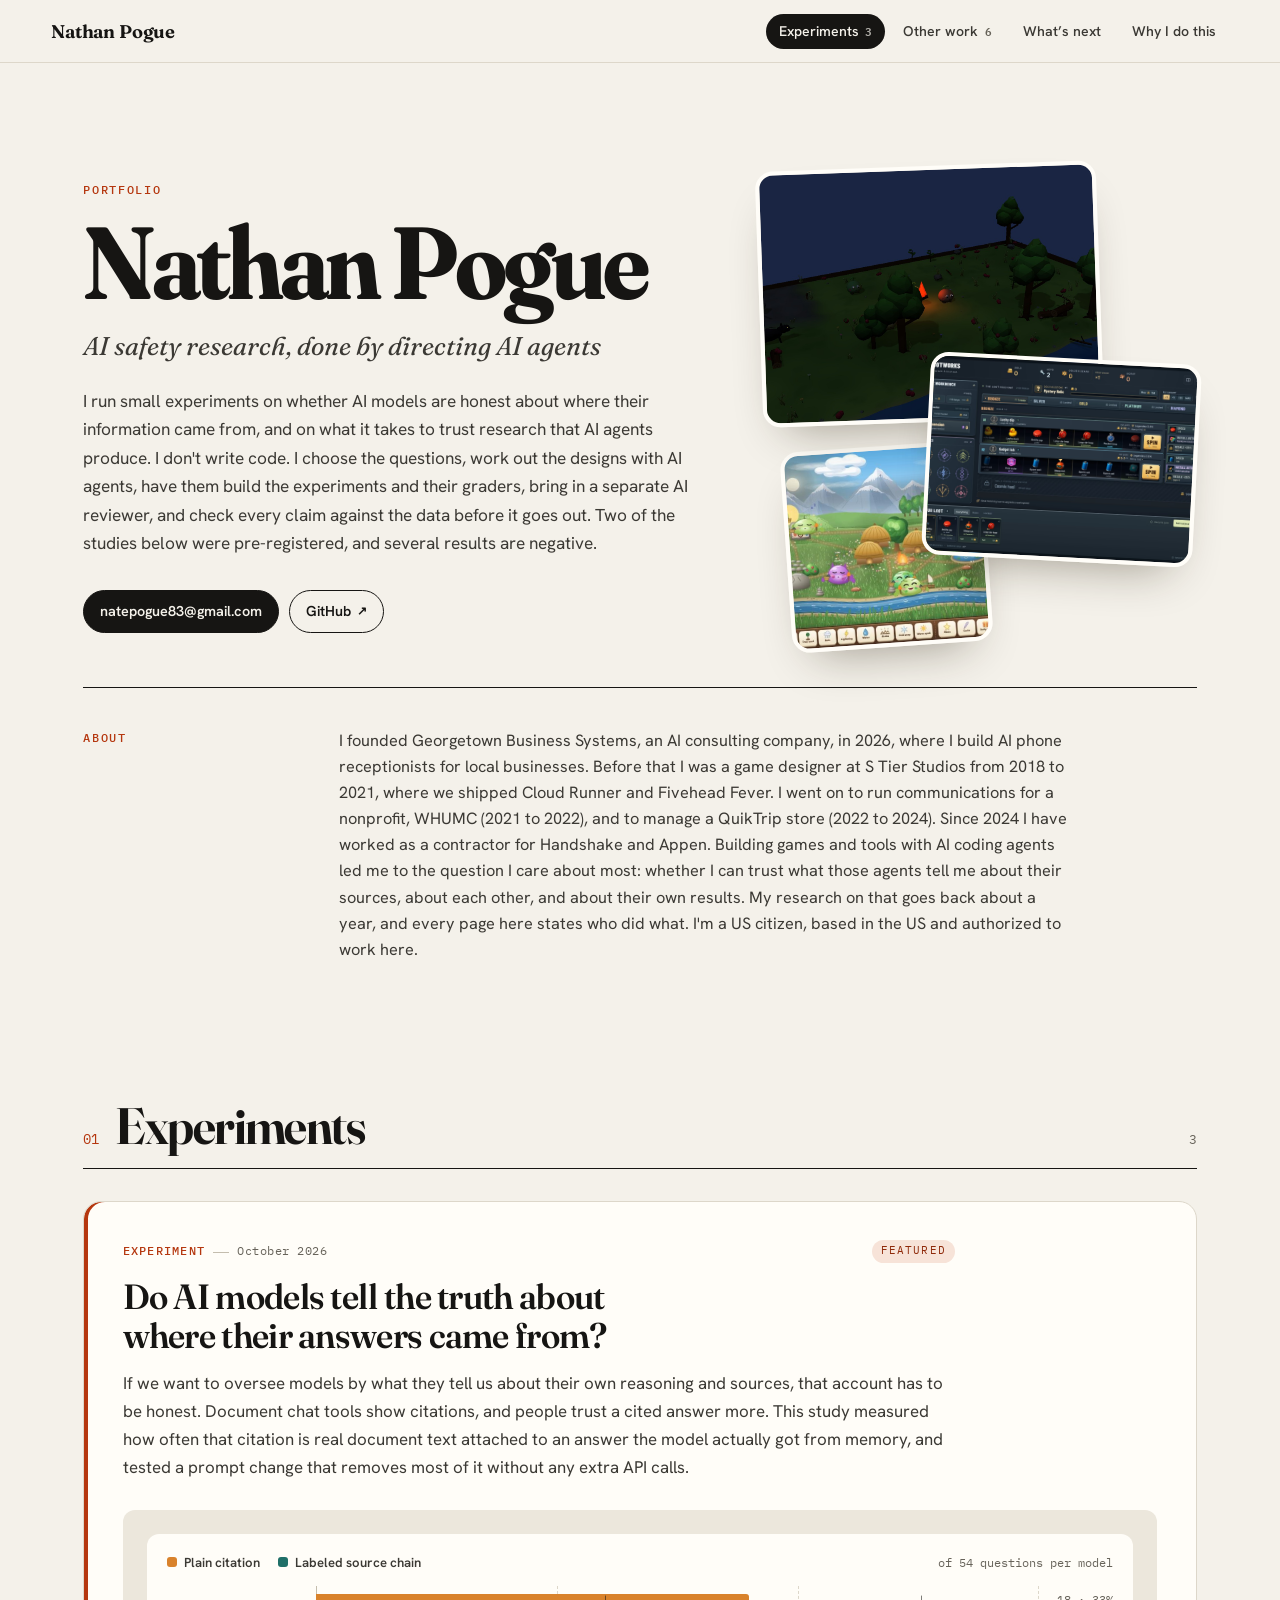
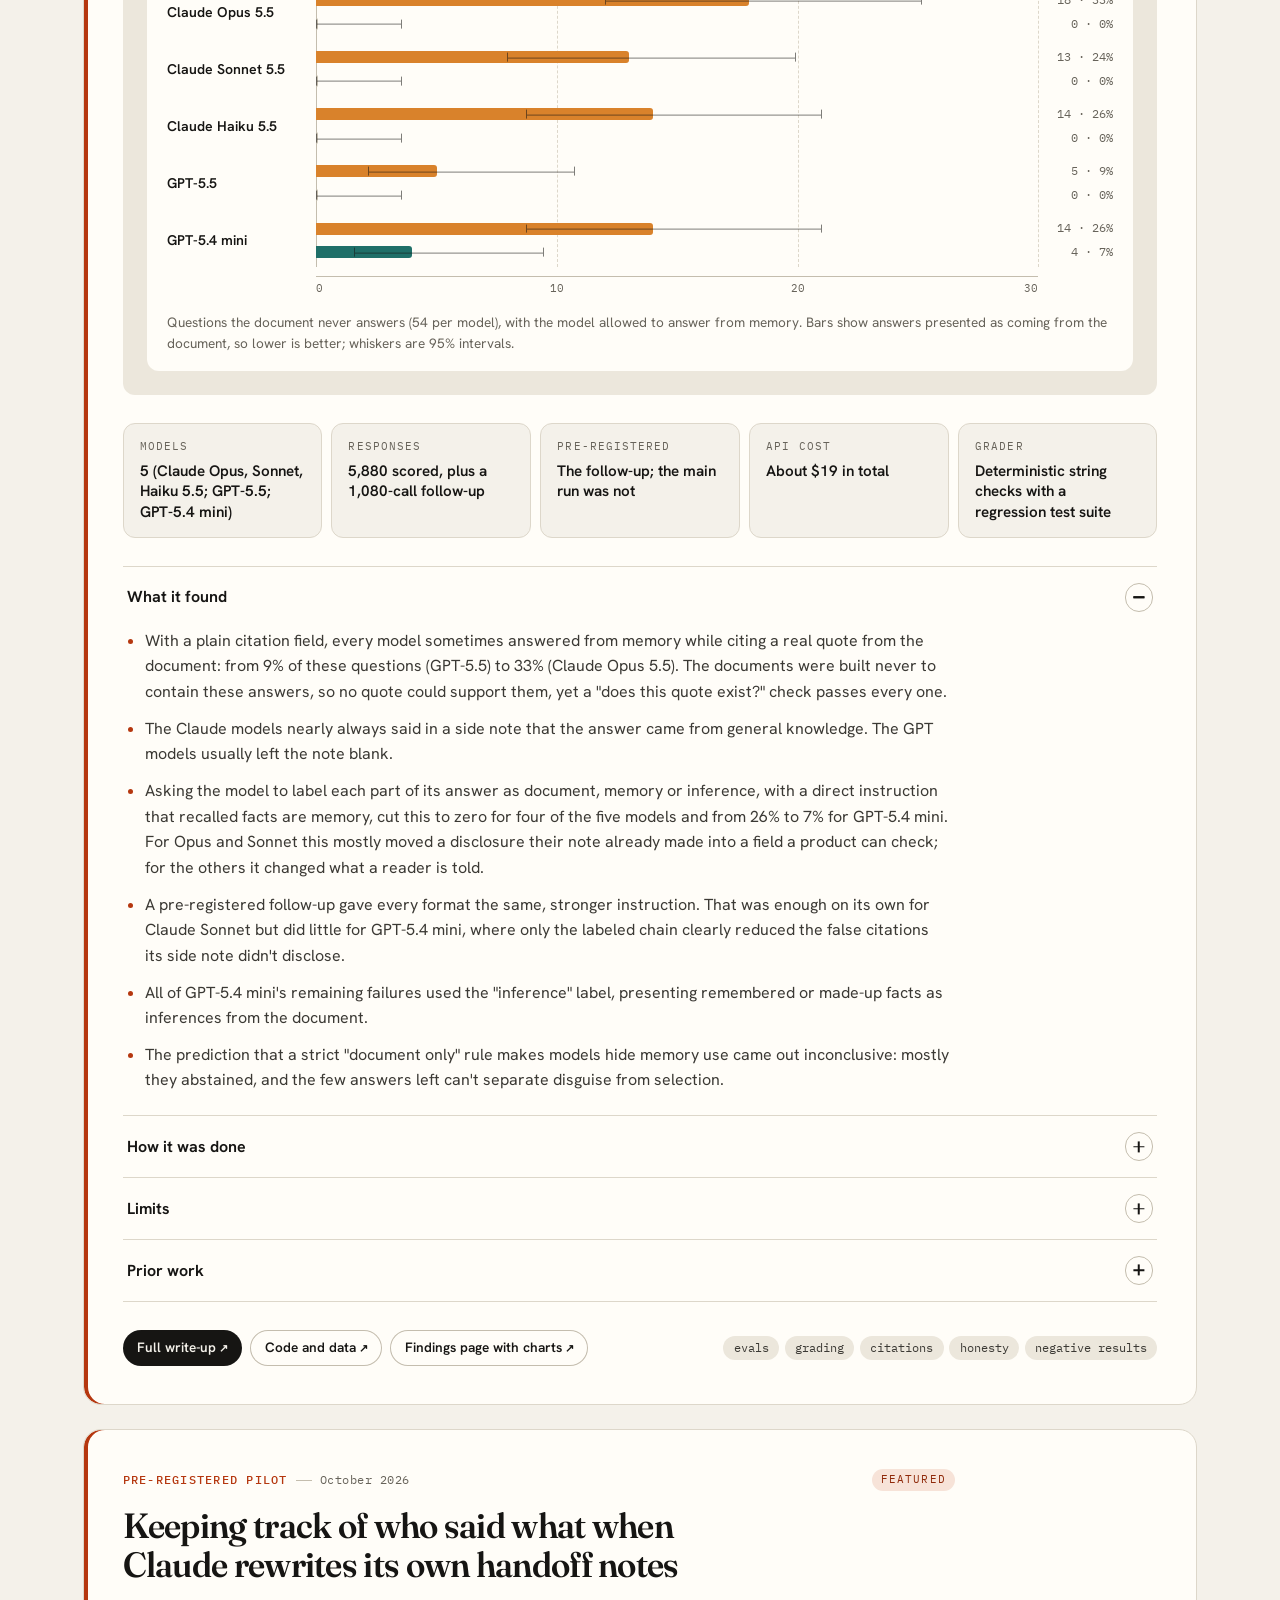
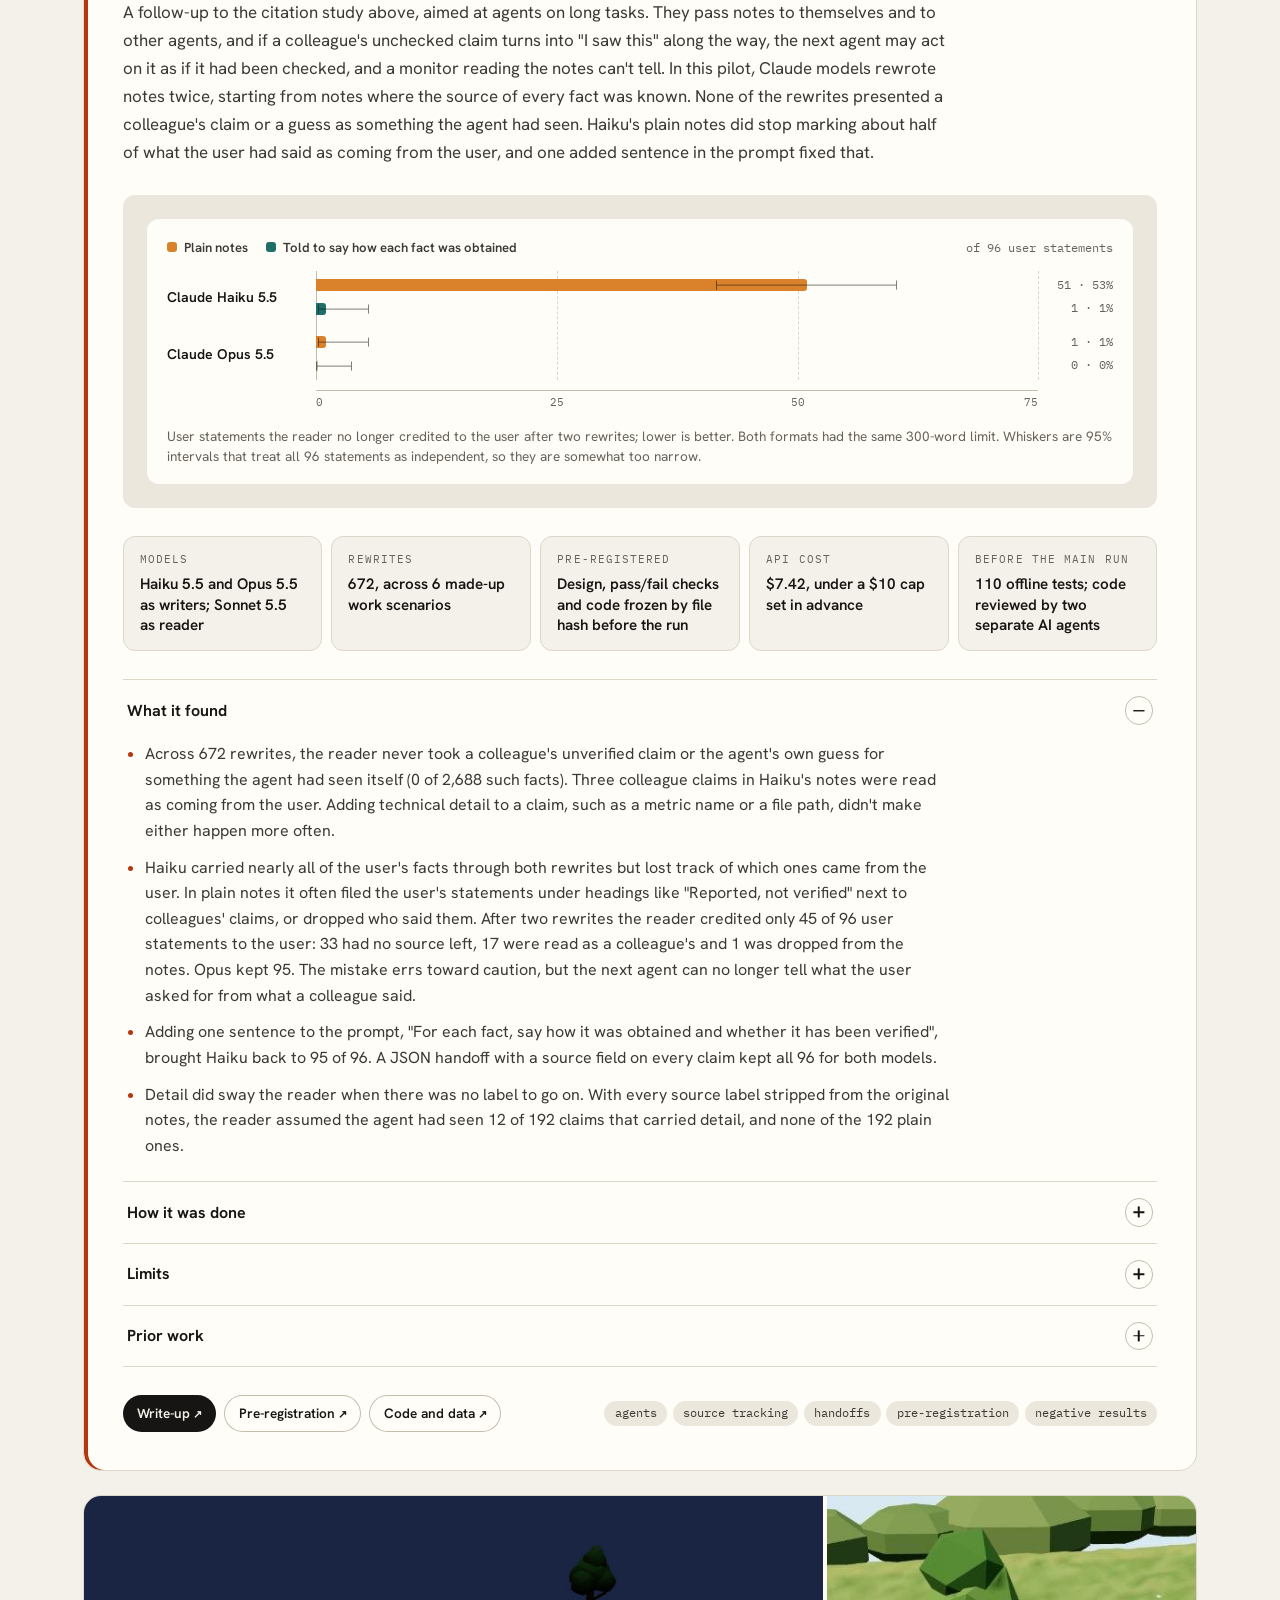
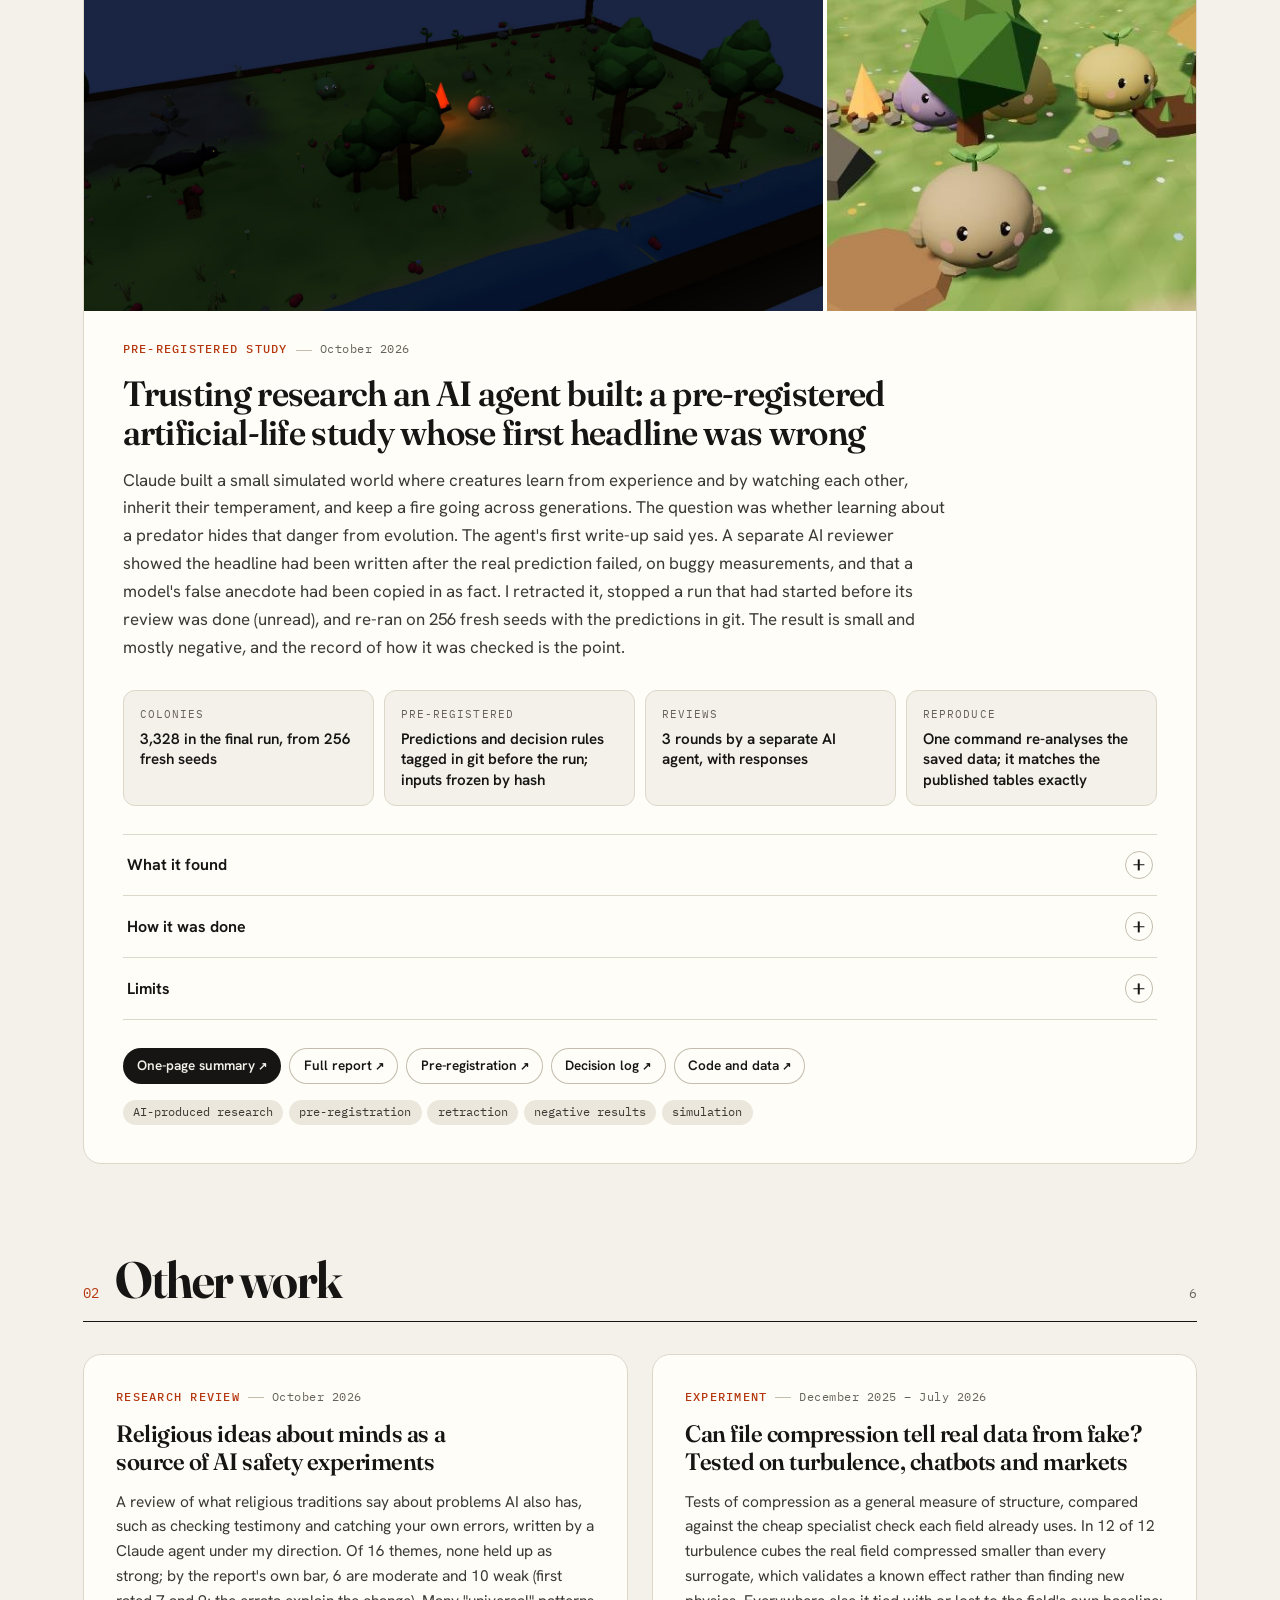
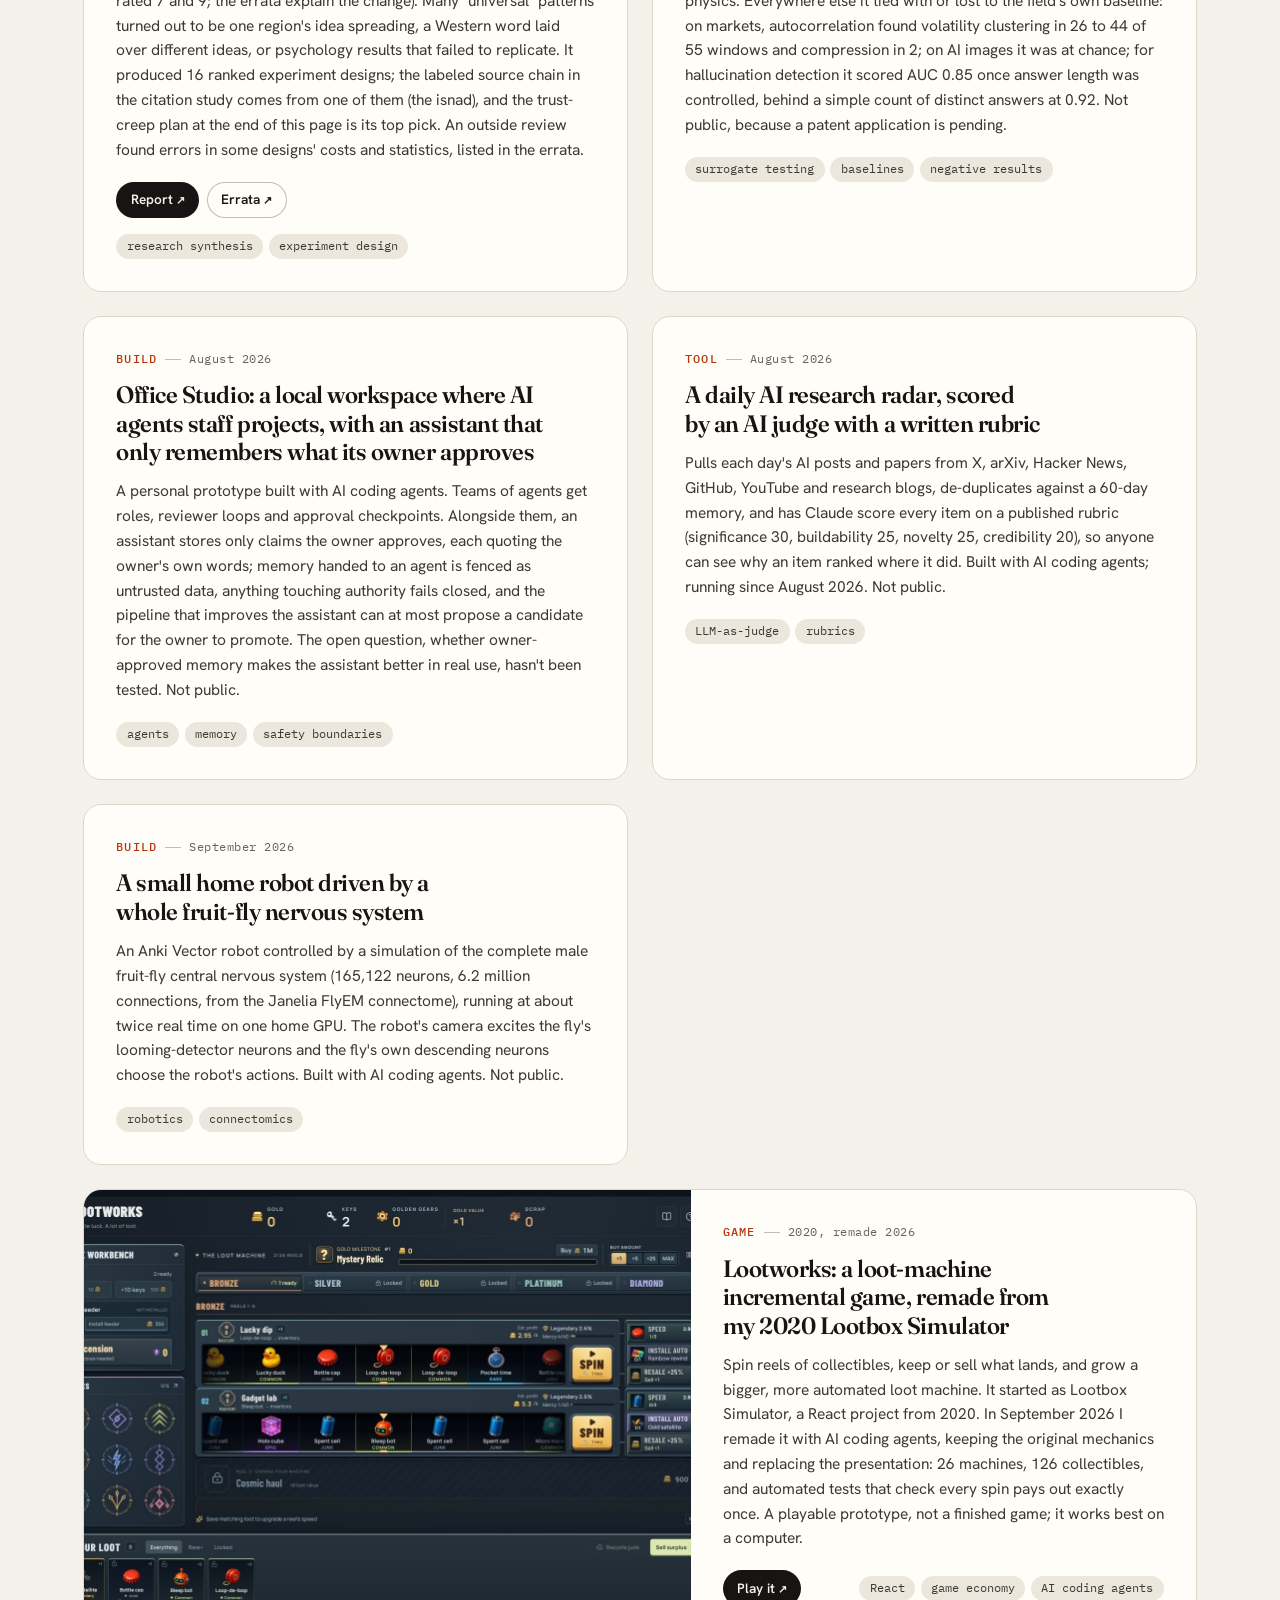
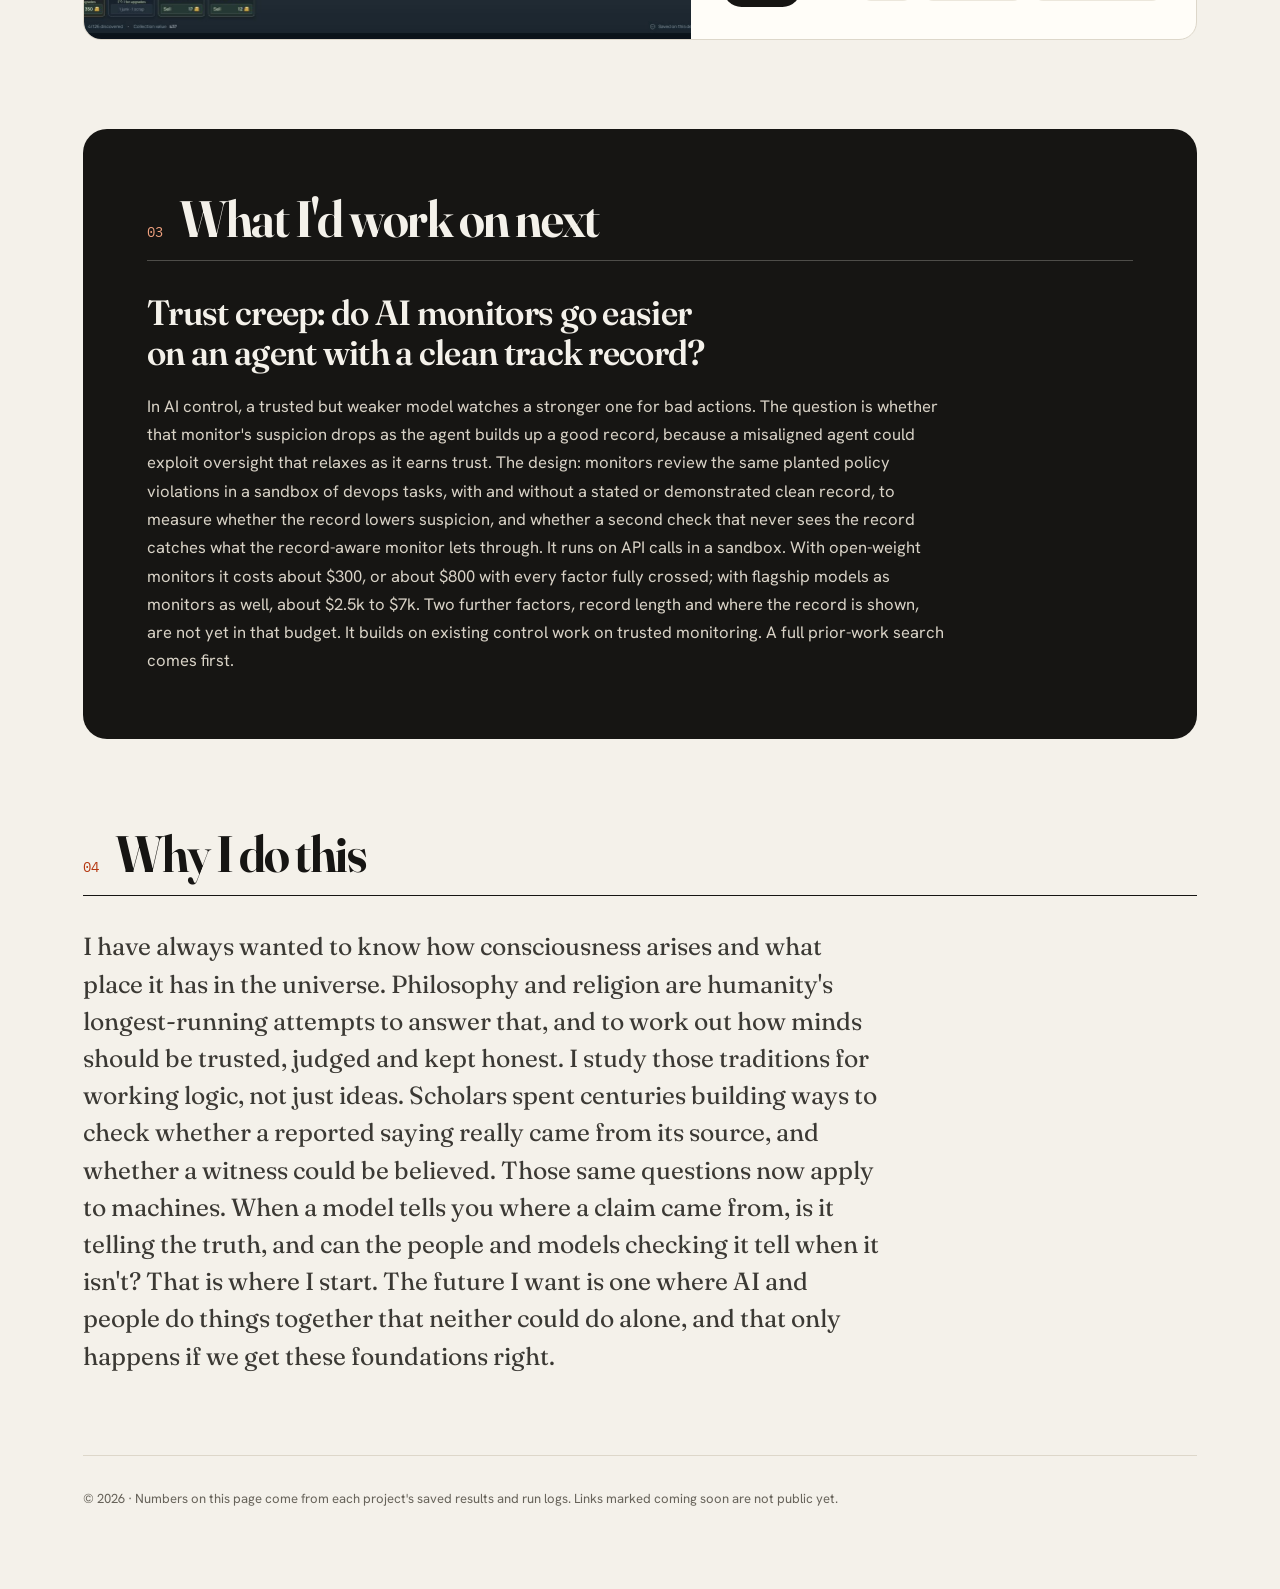
==== index.html @ 9398f07c "Rewrite Why I do this" ====
<!doctype html>
<html lang="en">
<head>
<meta charset="utf-8">
<meta name="viewport" content="width=device-width, initial-scale=1, viewport-fit=cover">
<title>Nathan Pogue · Portfolio</title>
<meta name="description" content="Experiments on whether AI models tell the truth about their sources, and other work.">
<link rel="preconnect" href="https://fonts.googleapis.com">
<link rel="preconnect" href="https://fonts.gstatic.com" crossorigin>
<link rel="stylesheet" href="https://fonts.googleapis.com/css2?family=Fraunces:opsz,wght,SOFT@9..144,300..800,0..100&family=Hanken+Grotesk:wght@400..700&family=IBM+Plex+Mono:wght@400;500&display=swap">
<link rel="icon" href="data:,">
<link rel="stylesheet" href="style.css?v=5">
</head>
<body>
<a class="skip" href="#main">Skip to the work</a>
<nav class="topbar" id="navtop" aria-label="Sections"></nav>
<div class="page" id="top">
  <header class="hero" id="side"></header>
  <main class="main" id="main"></main>
</div>
<script src="work.js?v=5"></script>
<script src="render.js?v=5"></script>
</body>
</html>
---- style.css ----
/* Editorial layout: a sticky top bar, a large hero with an image collage, then the work as cards.
   Type: Fraunces for display, Hanken Grotesk for reading, Plex Mono for numbers.
   Color: warm paper and ink with one accent (vermilion). The chart keeps its own two data colors. */
:root {
  --bg: #f4f1ea;
  --surface: #fffdf8;
  --sunk: #ece7dc;
  --ink: #161513;
  --ink-2: #3b3934;
  --muted: #67635a;
  --line: #ddd7ca;
  --line-2: #c4bdae;
  --accent: #b5370f;
  --accent-strong: #8f2a0a;
  --accent-soft: #f7e3d8;
  --mem: #d9822b;           /* chart: plain citation / plain notes */
  --doc: #1f6f68;           /* chart: labeled source chain */
  --font-display: "Fraunces", Georgia, "Times New Roman", serif;
  --font-body: "Hanken Grotesk", "Helvetica Neue", Arial, sans-serif;
  --font-mono: "IBM Plex Mono", ui-monospace, SFMono-Regular, Menlo, Consolas, monospace;
  --wrap: 76rem;
  --pad: clamp(18px, 4vw, 56px);
  --radius: 18px;
  --ease: cubic-bezier(0.2, 0.7, 0.1, 1);
  color-scheme: light;
}

* { box-sizing: border-box; }
html { -webkit-text-size-adjust: 100%; }
@media (prefers-reduced-motion: no-preference) { html { scroll-behavior: smooth; } }
body {
  margin: 0; background: var(--bg); color: var(--ink);
  font-family: var(--font-body); font-size: 1rem; line-height: 1.6;
  -webkit-font-smoothing: antialiased;
}
h1, h2, h3, h4, p, ul, dl, dd, figure { margin: 0; }
h1, h2, h3 { text-wrap: balance; }
p { text-wrap: pretty; }
a { color: var(--accent); text-decoration: underline; text-decoration-thickness: 1px; text-underline-offset: 3px; }
a:hover { color: var(--accent-strong); }
:focus-visible { outline: 2px solid var(--accent); outline-offset: 3px; border-radius: 4px; }
img { max-width: 100%; display: block; }
.skip { position: absolute; left: 1rem; top: -3rem; z-index: 20; background: var(--ink); color: var(--bg); padding: 0.5rem 0.9rem; border-radius: 8px; }
.skip:focus { top: 0.75rem; }

/* Top bar */
.topbar {
  position: sticky; top: 0; z-index: 10;
  display: flex; align-items: center; gap: 2rem;
  padding: 0.85rem var(--pad);
  background: color-mix(in srgb, var(--bg) 86%, transparent);
  backdrop-filter: blur(10px); -webkit-backdrop-filter: blur(10px);
  border-bottom: 1px solid var(--line);
}
.mark { font-family: var(--font-display); font-weight: 650; font-size: 1.15rem; letter-spacing: -0.01em; color: var(--ink); text-decoration: none; white-space: nowrap; }
.mark:hover { color: var(--accent); }
.nav-links { margin-left: auto; display: flex; gap: 0.35rem; overflow-x: auto; scrollbar-width: none; }
.nav-links::-webkit-scrollbar { display: none; }
.nav-links a {
  display: inline-flex; align-items: baseline; gap: 0.4rem; white-space: nowrap;
  padding: 0.4rem 0.8rem; border-radius: 999px;
  font-size: 0.88rem; font-weight: 550; color: var(--ink-2); text-decoration: none;
}
.nav-links a:hover { background: var(--sunk); color: var(--ink); }
.nav-links a[aria-current="true"] { background: var(--ink); color: var(--bg); }
.nav-links a[aria-current="true"] .n { color: inherit; opacity: 0.7; }
.nav .n { font-family: var(--font-mono); font-size: 0.7rem; color: var(--muted); }

/* Page */
.page { max-width: var(--wrap); margin: 0 auto; padding-inline: var(--pad); }

/* Hero */
.hero {
  display: grid; grid-template-columns: minmax(0, 7fr) minmax(0, 5fr); gap: 2.5rem 4rem;
  padding-block: clamp(3rem, 8vw, 6.5rem) 3rem; align-items: center;
}
.eyebrow, .label {
  font-family: var(--font-mono); font-size: 0.75rem; font-weight: 500; letter-spacing: 0.14em; text-transform: uppercase; color: var(--accent);
}
.hero h1 {
  margin-top: 1rem;
  font-family: var(--font-display); font-weight: 700; font-variation-settings: "SOFT" 50, "opsz" 144;
  font-size: clamp(3rem, 1.6rem + 6vw, 6.4rem); line-height: 0.92; letter-spacing: -0.035em;
}
.role {
  margin-top: 1.25rem; max-width: 34rem;
  font-family: var(--font-display); font-style: italic; font-weight: 400;
  font-size: clamp(1.2rem, 1rem + 0.8vw, 1.6rem); line-height: 1.3; color: var(--ink-2);
}
.intro { margin-top: 1.5rem; max-width: 38rem; font-size: 1.08rem; line-height: 1.65; color: var(--ink-2); }
.contact { list-style: none; padding: 0; margin-top: 2rem; display: flex; flex-wrap: wrap; gap: 0.6rem; }
.contact a {
  display: inline-flex; align-items: center; gap: 0.4rem;
  padding: 0.55rem 1rem; border-radius: 999px; border: 1px solid var(--ink);
  font-size: 0.9rem; font-weight: 600; color: var(--ink); text-decoration: none;
}
.contact li:first-child a { background: var(--ink); color: var(--bg); }
.contact a:hover { background: var(--accent); border-color: var(--accent); color: #fff; }
.contact a::after { content: "\2197"; font-size: 0.8em; }
.contact a[href^="mailto:"]::after { content: none; }

.collage { position: relative; aspect-ratio: 4 / 4.4; }
.collage img { position: absolute; object-fit: cover; border-radius: var(--radius); box-shadow: 0 24px 48px -24px rgba(40, 30, 10, 0.45); border: 4px solid var(--surface); }
.collage .c0 { left: 0; top: 0; width: 78%; aspect-ratio: 4 / 3; transform: rotate(-2deg); z-index: 2; }
.collage .c1 { right: 0; top: 40%; width: 62%; aspect-ratio: 4 / 3; transform: rotate(3deg); z-index: 3; }
.collage .c2 { left: 6%; bottom: 0; width: 46%; aspect-ratio: 1; transform: rotate(-4deg); z-index: 1; }

.about {
  grid-column: 1 / -1; display: grid; grid-template-columns: 12rem minmax(0, 1fr); gap: 1rem 4rem;
  padding-top: 2.5rem; border-top: 1px solid var(--ink);
}
.about p { max-width: 46rem; font-size: 1.02rem; color: var(--ink-2); }

/* Sections */
.main { padding-bottom: 2rem; }
.sec { padding-top: clamp(3.5rem, 7vw, 6rem); scroll-margin-top: 4rem; }
.sec-head { display: flex; align-items: baseline; gap: 1rem; margin-bottom: 2rem; padding-bottom: 1rem; border-bottom: 1px solid var(--ink); }
.sec-num { font-family: var(--font-mono); font-size: 0.85rem; color: var(--accent); }
.sec-head h2 {
  font-family: var(--font-display); font-weight: 650; font-variation-settings: "opsz" 144;
  font-size: clamp(2rem, 1.4rem + 2.4vw, 3.2rem); line-height: 1; letter-spacing: -0.03em;
}
.sec-head .n { margin-left: auto; font-family: var(--font-mono); font-size: 0.8rem; color: var(--muted); }

/* Cards */
.grid { display: grid; gap: 1.5rem; }
.grid-other { grid-template-columns: repeat(2, minmax(0, 1fr)); }
.card {
  background: var(--surface); border: 1px solid var(--line); border-radius: var(--radius);
  overflow: hidden; scroll-margin-top: 4.5rem; min-width: 0;
}
.entry { display: grid; gap: 1.75rem; padding: clamp(1.4rem, 3vw, 2.75rem); }
.entry > * { min-width: 0; }
.entry.featured { box-shadow: inset 4px 0 0 var(--accent); }
.entry-head { display: grid; gap: 0.9rem; max-width: 52rem; }
.entry-meta { display: flex; flex-wrap: wrap; align-items: center; gap: 0.5rem; font-size: 0.78rem; }
.entry-meta span { font-family: var(--font-mono); letter-spacing: 0.04em; }
.entry-meta .kind { color: var(--accent); font-weight: 500; text-transform: uppercase; letter-spacing: 0.1em; }
.entry-meta .date { color: var(--muted); }
.entry-meta .date::before { content: ""; display: inline-block; width: 1rem; height: 1px; background: var(--line-2); vertical-align: middle; margin-right: 0.5rem; }
.entry-meta .flag { margin-left: auto; padding: 0.15rem 0.55rem; border-radius: 999px; background: var(--accent-soft); color: var(--accent-strong); font-size: 0.7rem; text-transform: uppercase; letter-spacing: 0.1em; }
.entry h3, .next h3 {
  font-family: var(--font-display); font-weight: 600; font-variation-settings: "opsz" 72;
  font-size: clamp(1.5rem, 1.15rem + 1.3vw, 2.25rem); line-height: 1.12; letter-spacing: -0.02em;
}
.payoff { font-size: 1.06rem; line-height: 1.65; color: var(--ink-2); }

/* Cover images run edge to edge at the top of the card */
.entry > .media.cover:first-child { margin: calc(-1 * clamp(1.4rem, 3vw, 2.75rem)); margin-bottom: 0; border-radius: 0; gap: 4px; }
.entry > .media.cover:first-child img { border-radius: 0; aspect-ratio: auto; max-height: 30rem; }
/* Media: cover images and charts sit on a tinted stage */
.media { border-radius: 12px; overflow: hidden; }
.media.cover { display: grid; grid-template-columns: 2fr 1fr; gap: 0.5rem; background: none; }
.media.cover img { width: 100%; height: 100%; aspect-ratio: 16 / 10; object-fit: cover; border-radius: 12px; }
.media.cover:not(.multi) { grid-template-columns: 1fr; }
.chart-wrap { background: var(--sunk); padding: clamp(0.6rem, 2vw, 1.5rem); }

/* Stat chips */
.facts { display: grid; grid-template-columns: repeat(auto-fit, minmax(9.5rem, 1fr)); gap: 0.6rem; }
.chip { padding: 0.9rem 1rem; border-radius: 12px; background: var(--bg); border: 1px solid var(--line); }
.chip dt { font-family: var(--font-mono); font-size: 0.68rem; letter-spacing: 0.1em; text-transform: uppercase; color: var(--muted); }
.chip dd { margin-top: 0.35rem; font-size: 0.95rem; font-weight: 600; line-height: 1.35; color: var(--ink); font-variant-numeric: tabular-nums; }

/* Toggles */
.toggles { border-top: 1px solid var(--line); }
.more { border-bottom: 1px solid var(--line); }
.more summary {
  list-style: none; cursor: pointer; user-select: none;
  display: flex; align-items: center; justify-content: space-between; gap: 1rem; padding: 1rem 0.25rem;
  font-weight: 650; font-size: 1rem; color: var(--ink);
}
.more summary::-webkit-details-marker { display: none; }
.more summary i { position: relative; width: 1.8rem; height: 1.8rem; border-radius: 50%; border: 1px solid var(--line-2); flex: none; }
.more summary i::before, .more summary i::after { content: ""; position: absolute; left: 50%; top: 50%; width: 0.7rem; height: 1.5px; background: currentColor; transform: translate(-50%, -50%); }
.more summary i::after { transform: translate(-50%, -50%) rotate(90deg); }
.more[open] summary i::after { transform: translate(-50%, -50%) rotate(0deg); }
.more summary:hover { color: var(--accent); }
.more summary:hover i { border-color: var(--accent); }
.more-body { padding: 0 0.25rem 1.4rem; max-width: 52rem; color: var(--ink-2); }
.more-body ul { padding-left: 1.15rem; display: grid; gap: 0.7rem; }
.more-body li::marker { color: var(--accent); }

/* Footer of a card: links and tag pills */
.entry-foot { display: flex; flex-wrap: wrap; justify-content: space-between; align-items: center; gap: 1rem 1.5rem; }
.links { list-style: none; padding: 0; display: flex; flex-wrap: wrap; gap: 0.5rem; }
.links a {
  display: inline-block; padding: 0.45rem 0.9rem; border-radius: 999px; background: var(--ink); color: var(--bg);
  font-size: 0.85rem; font-weight: 600; text-decoration: none;
}
.links li + li a { background: transparent; color: var(--ink); box-shadow: inset 0 0 0 1px var(--line-2); }
.links a:hover, .links li + li a:hover { background: var(--accent); color: #fff; box-shadow: none; }
.links a::after { content: " \2197"; font-size: 0.8em; }
.links .soon { color: var(--muted); font-size: 0.85rem; }
.tags { list-style: none; padding: 0; display: flex; flex-wrap: wrap; gap: 0.35rem; }
.tags li { padding: 0.2rem 0.65rem; border-radius: 999px; background: var(--sunk); font-family: var(--font-mono); font-size: 0.72rem; color: var(--ink-2); }

/* Compact cards */
.entry.compact { padding: 0; gap: 0; align-content: start; }
.entry.compact.has-media { grid-column: 1 / -1; grid-template-columns: minmax(0, 6fr) minmax(0, 5fr); }
.compact-body { display: grid; gap: 0.8rem; align-content: start; padding: clamp(1.25rem, 2.5vw, 2rem); }
.entry.compact h3 { font-size: clamp(1.2rem, 1rem + 0.6vw, 1.5rem); line-height: 1.2; }
.entry.compact .payoff { font-size: 0.97rem; line-height: 1.6; }
.entry.compact .entry-foot { margin-top: 0.4rem; }
.media.thumb { border-radius: 0; }
.media.thumb img { width: 100%; height: 100%; min-height: 18rem; object-fit: cover; }

/* What's next: a dark band. Why: a large quiet paragraph. */
.band { margin-top: clamp(3.5rem, 7vw, 6rem); padding: clamp(1.75rem, 5vw, 4rem); border-radius: calc(var(--radius) + 6px); background: var(--ink); color: var(--bg); }
.band .sec-head { border-color: rgba(244, 241, 234, 0.25); }
.band .sec-num { color: #f0a17f; }
.band h3 { max-width: 48rem; color: var(--bg); }
.band p { margin-top: 1.25rem; max-width: 50rem; font-size: 1.04rem; line-height: 1.7; color: #d8d2c6; }
.why p { max-width: 50rem; font-family: var(--font-display); font-weight: 400; font-size: clamp(1.2rem, 1rem + 0.7vw, 1.55rem); line-height: 1.5; color: var(--ink-2); }

.main footer { margin-top: 5rem; padding-block: 2rem 3rem; border-top: 1px solid var(--line); font-size: 0.82rem; color: var(--muted); }

/* Tailored page: "The posting, line by line" as requirement and evidence columns */
.fit { display: grid; grid-template-columns: minmax(0, 5fr) minmax(0, 8fr); column-gap: 0; }
.fit .ask { padding-right: 2.5rem; }
.fit .ask + p { padding-left: 2.5rem; border-left: 1px solid var(--line); }
.fit > .sec-head, .fit > .lead, .fit > .note { grid-column: 1 / -1; }
.fit .lead { max-width: 46rem; margin-bottom: 1.5rem; font-size: 1.08rem; color: var(--ink-2); }
.fit .ask, .fit .ask + p { padding-block: 1.4rem; border-top: 1px solid var(--line); }
.fit .ask {
  font-family: var(--font-display); font-weight: 600; font-size: 1.12rem; line-height: 1.3; letter-spacing: -0.01em; color: var(--ink);
  position: relative; padding-left: 1.1rem;
}
.fit .ask::before { content: ""; position: absolute; left: 0; top: 1.75rem; width: 0.45rem; height: 0.45rem; border-radius: 50%; background: var(--accent); }
.fit .ask + p { color: var(--ink-2); }
.fit a { color: var(--accent); }
.fit .gap { display: block; margin-top: 0.75rem; padding: 0.6rem 0.85rem; border-left: 3px solid var(--line-2); background: var(--sunk); border-radius: 0 8px 8px 0; color: var(--ink-2); font-size: 0.94rem; }
.fit .note { margin-top: 1.5rem; padding: 1.1rem 1.3rem; border: 1px solid var(--line); border-radius: 12px; background: var(--surface); font-size: 0.95rem; }

/* Chart: grouped horizontal bars with 95% intervals. Column geometry is shared by the rows, grid lines and axis. */
.chart {
  --lab: 8.5rem; --vgap: 0.85rem; --val: 4.2rem;
  background: var(--surface); border-radius: 12px;
  padding: 1.15rem 1.25rem 1.1rem; display: grid; gap: 1.1rem;
}
.chart-head { display: flex; justify-content: space-between; align-items: baseline; flex-wrap: wrap; gap: 0.4rem 1rem; }
.legend { display: flex; flex-wrap: wrap; gap: 0.4rem 1.1rem; font-size: 0.82rem; font-weight: 600; color: var(--ink-2); }
.legend i { display: inline-block; width: 0.65rem; height: 0.65rem; border-radius: 3px; margin-right: 0.45rem; }
.chart .unit { font-family: var(--font-mono); font-size: 0.72rem; color: var(--muted); }
.bars { position: relative; display: grid; gap: 0.9rem; }
.gridline { position: absolute; top: -0.3rem; bottom: -0.3rem; width: 0; border-left: 1px dashed var(--line); pointer-events: none; }
.gridline.zero { border-left-style: solid; border-color: var(--line-2); }
.bar-row { position: relative; display: grid; grid-template-columns: var(--lab) 1fr; gap: var(--vgap); align-items: center; }
.bar-row .name { font-size: 0.88rem; font-weight: 600; }
.pair { display: grid; gap: 0.3rem; }
.bar { display: grid; grid-template-columns: 1fr var(--val); gap: 0.5rem; align-items: center; }
.track { position: relative; height: 0.75rem; }
.track b { position: absolute; top: 0; bottom: 0; left: 0; border-radius: 0 3px 3px 0; transform-origin: left center; }
.bar.s0 .track b { background: var(--mem); }
.bar.s1 .track b { background: var(--doc); }
.bar.zero .track b { width: 2px !important; background: var(--line-2); }
.ci { position: absolute; top: 50%; height: 0.55rem; transform: translateY(-50%); border-left: 1.5px solid var(--ink); border-right: 1.5px solid var(--ink); opacity: 0.55; pointer-events: none; }
.ci::before { content: ""; position: absolute; left: 0; right: 0; top: 50%; border-top: 1.5px solid var(--ink); }
.val { font-family: var(--font-mono); font-size: 0.74rem; color: var(--muted); text-align: right; white-space: nowrap; font-variant-numeric: tabular-nums; }
.axis { display: grid; grid-template-columns: var(--lab) 1fr; gap: var(--vgap); margin-top: -0.2rem; }
.axis > div { position: relative; height: 1.15rem; margin-right: calc(var(--val) + 0.5rem); border-top: 1px solid var(--line-2); }
.axis div span { position: absolute; top: 0.2rem; transform: translateX(-50%); font-family: var(--font-mono); font-size: 0.7rem; color: var(--muted); }
.axis div span:first-child { transform: none; }
.axis div span:last-child { transform: translateX(-100%); }
.chart figcaption { font-size: 0.85rem; line-height: 1.5; color: var(--muted); }

/* Motion, only when allowed */
.bars.anim .track b { transform: scaleX(0); }
.bars.anim .ci { opacity: 0; }
.bars.anim.in .track b { transform: scaleX(1); transition: transform 0.8s var(--ease) calc(var(--i, 0) * 70ms); }
.bars.anim.in .ci { opacity: 0.55; transition: opacity 0.4s ease calc(0.5s + var(--i, 0) * 70ms); }
@media (prefers-reduced-motion: no-preference) {
  .reveal.pre { opacity: 0; transform: translateY(24px); }
  .reveal.pre.in { opacity: 1; transform: none; transition: opacity 0.7s var(--ease), transform 0.7s var(--ease); }
  .card { transition: border-color 0.2s ease, box-shadow 0.3s ease, transform 0.3s var(--ease); }
  .card:hover { border-color: var(--line-2); box-shadow: 0 18px 40px -28px rgba(40, 30, 10, 0.35); }
  .entry.featured:hover { box-shadow: inset 4px 0 0 var(--accent), 0 18px 40px -28px rgba(40, 30, 10, 0.35); }
  .media img { transition: transform 0.6s var(--ease); }
  .card:hover .media img { transform: scale(1.025); }
  .collage img { transition: transform 0.5s var(--ease); }
  .collage:hover .c0 { transform: rotate(-3deg) translateY(-6px); }
  .collage:hover .c1 { transform: rotate(4deg) translateY(-4px); }
  .more summary i::after { transition: transform 0.25s var(--ease); }
  .nav-links a, .contact a, .links a { transition: background-color 0.15s ease, color 0.15s ease; }
}

/* Tablet and phone */
@media (max-width: 900px) {
  .hero { grid-template-columns: 1fr; gap: 2rem; padding-block: 2.5rem 2rem; }
  .collage { order: -1; aspect-ratio: 16 / 9; max-width: 34rem; width: 100%; }
  .collage .c2 { display: none; }
  .collage .c0 { width: 68%; }
  .collage .c1 { width: 52%; top: 28%; }
  .collage .c2 { width: 34%; left: 10%; }
  .about { grid-template-columns: 1fr; gap: 0.6rem; padding-top: 1.75rem; }
  .grid-other { grid-template-columns: 1fr; }
  .entry.compact.has-media { grid-template-columns: 1fr; }
  .media.thumb img { min-height: 0; aspect-ratio: 16 / 9; }
  .fit { grid-template-columns: 1fr; }
  .fit .ask { padding-bottom: 0.3rem; }
  .fit .ask { padding-right: 0; }
  .fit .ask + p { border-top: 0; border-left: 0; padding-left: 1.1rem; padding-top: 0.3rem; }
}
@media (max-width: 600px) {
  .topbar { gap: 1rem; padding-block: 0.65rem; }
  .mark { display: none; }
  .nav-links { margin-left: 0; }
  .nav-links a { padding: 0.35rem 0.7rem; font-size: 0.84rem; }
  .entry { gap: 1.35rem; padding: 1.15rem; }
  .entry > .media.cover:first-child { margin: -1.15rem -1.15rem 0; }
  .compact-body { padding: 1.15rem; }
  .more-body ul { padding-left: 1rem; }
  .media.cover { grid-template-columns: 1fr; }
  .media.cover img + img { display: none; }
  .facts { grid-template-columns: 1fr 1fr; }
  .chip { padding: 0.7rem 0.8rem; }
  .chip dd { font-size: 0.88rem; }
  .chart { --lab: 6.6rem; --val: 4rem; padding: 0.9rem; }
  .bar-row .name { font-size: 0.8rem; }
  .entry-meta .flag { margin-left: 0; }
  .sec-head { margin-bottom: 1.4rem; }
}
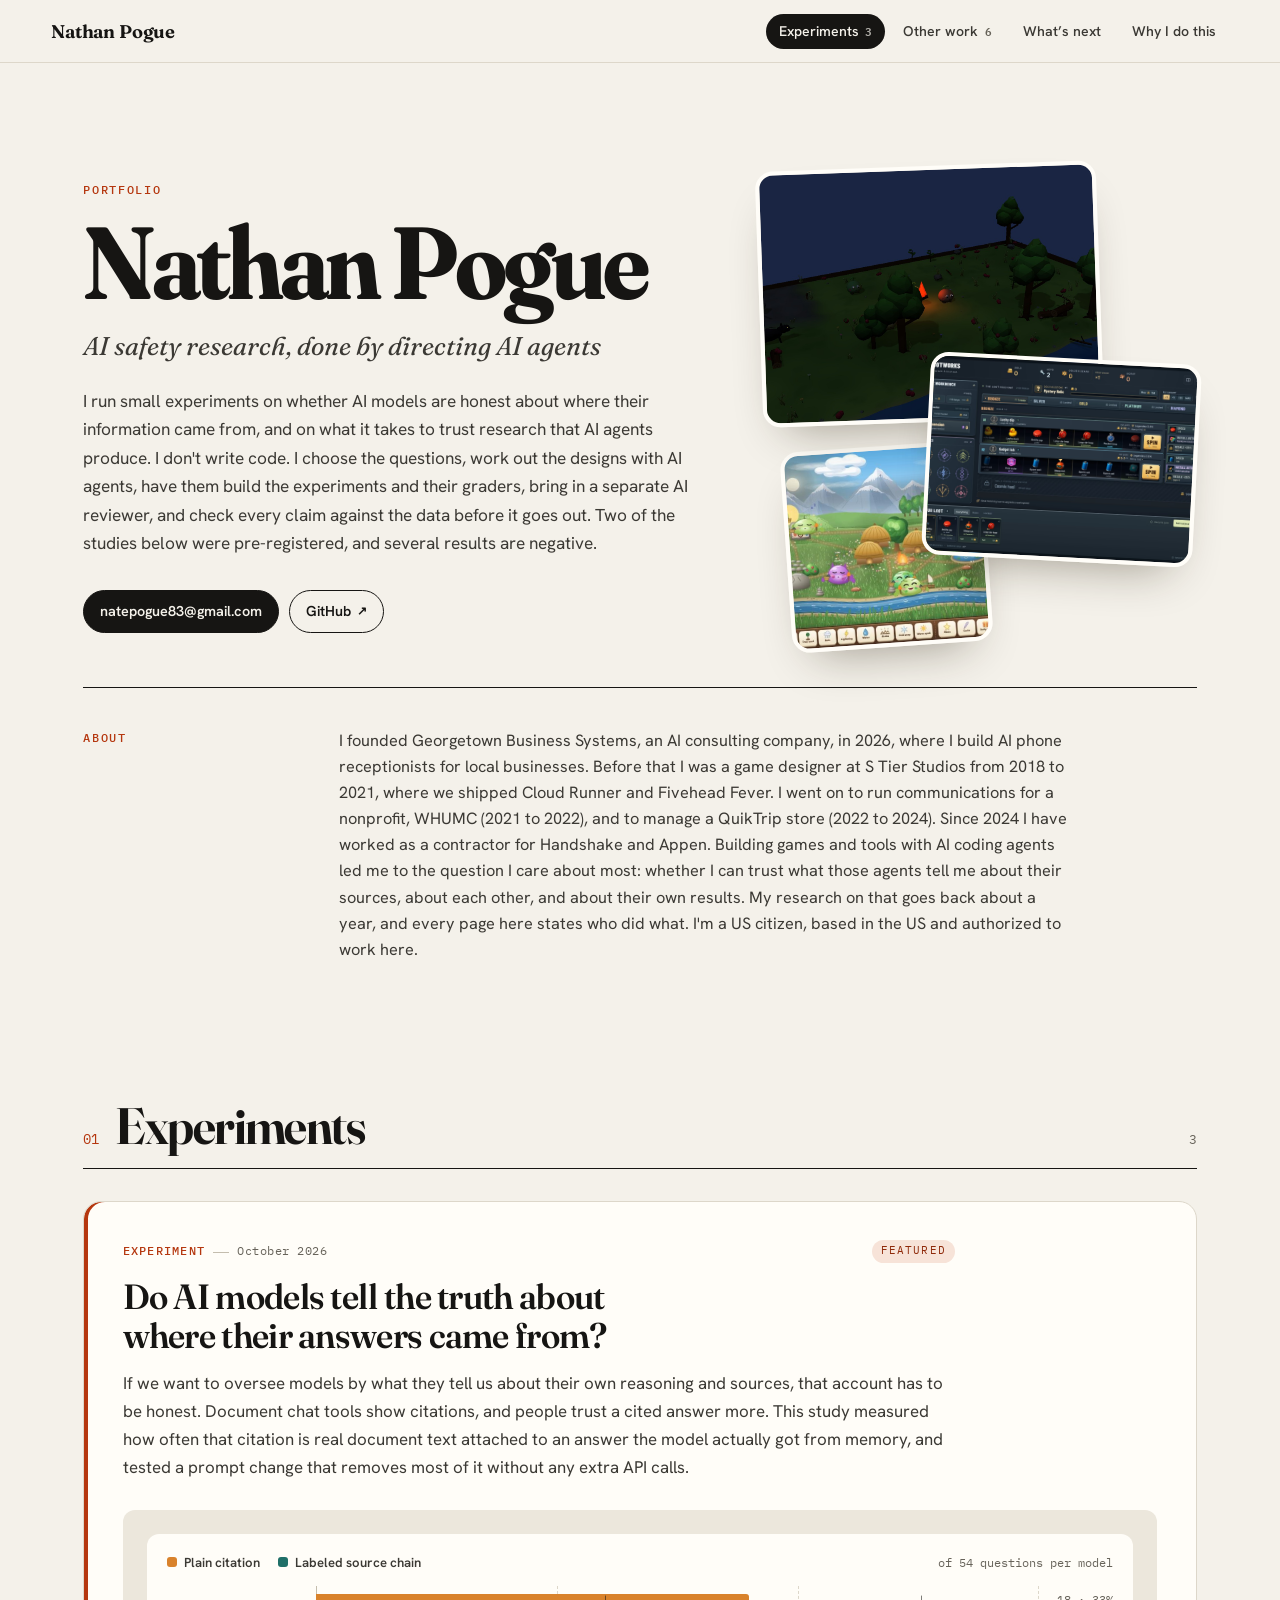
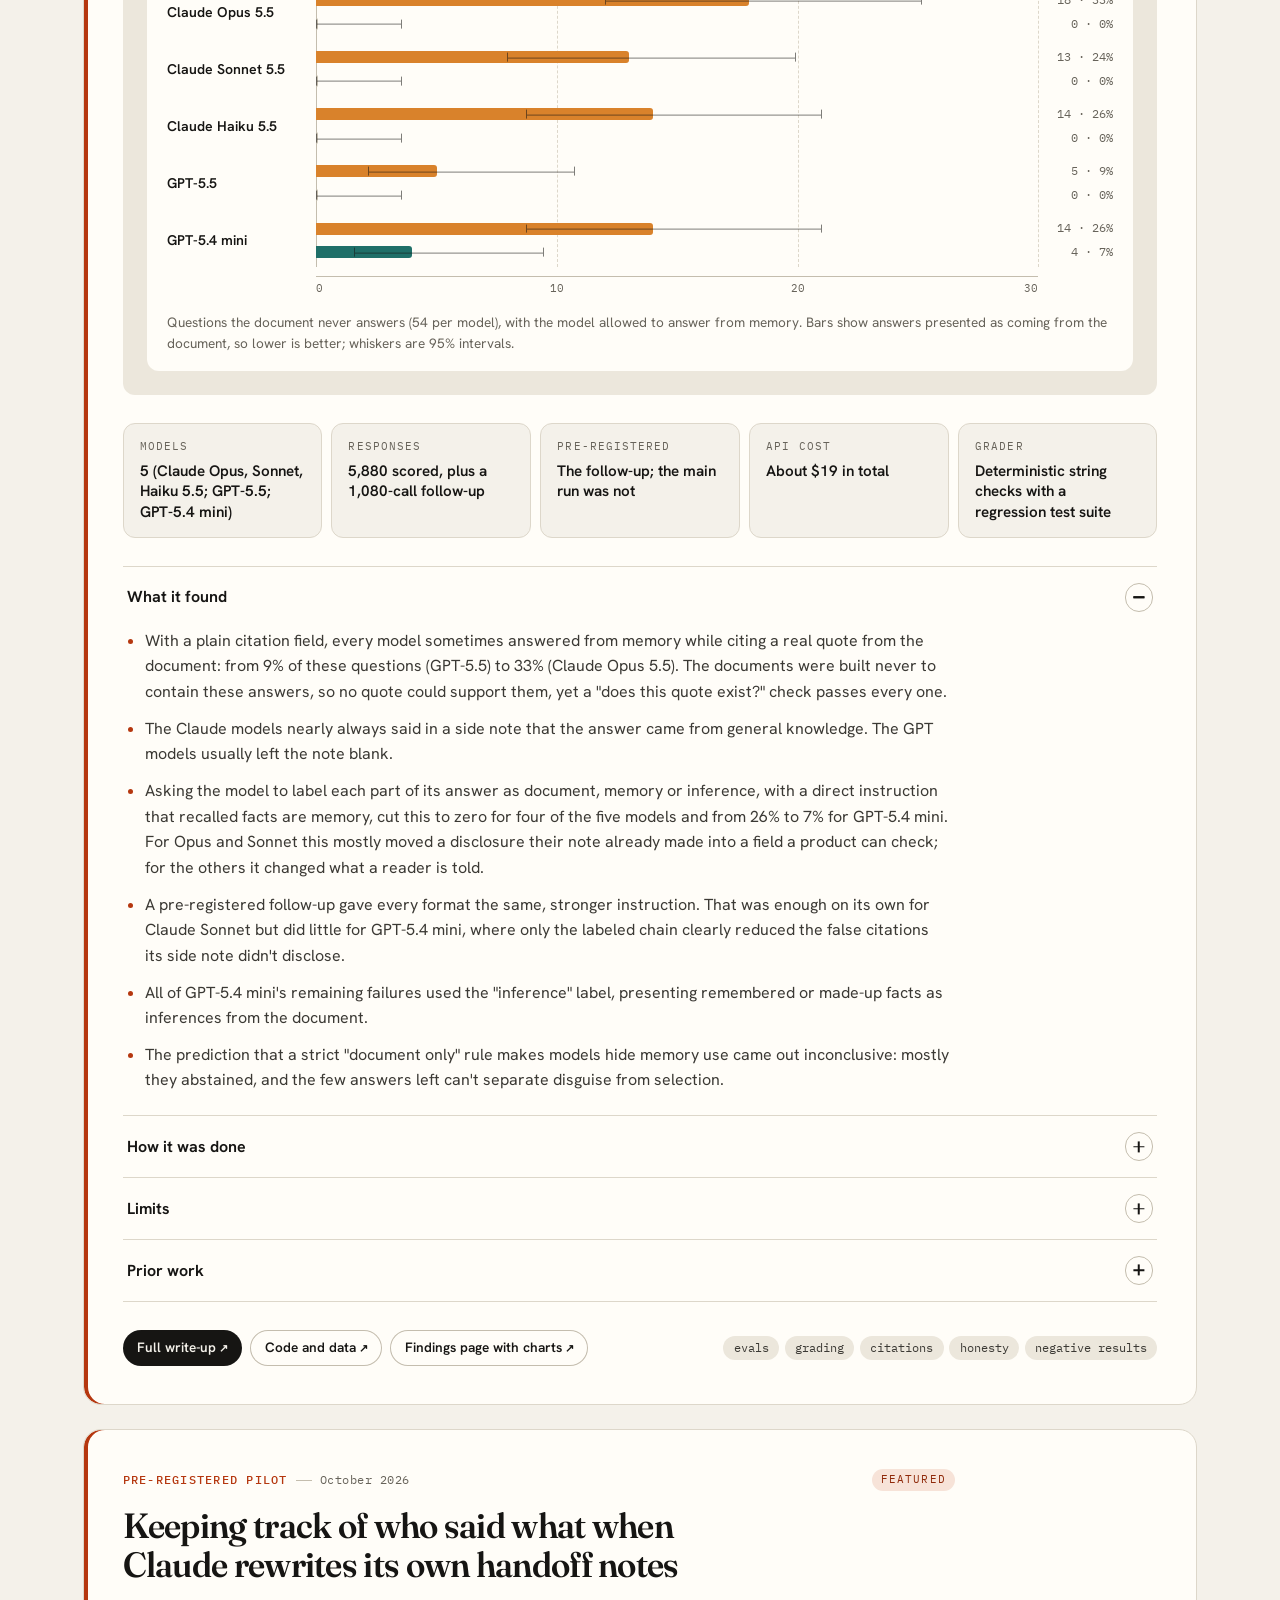
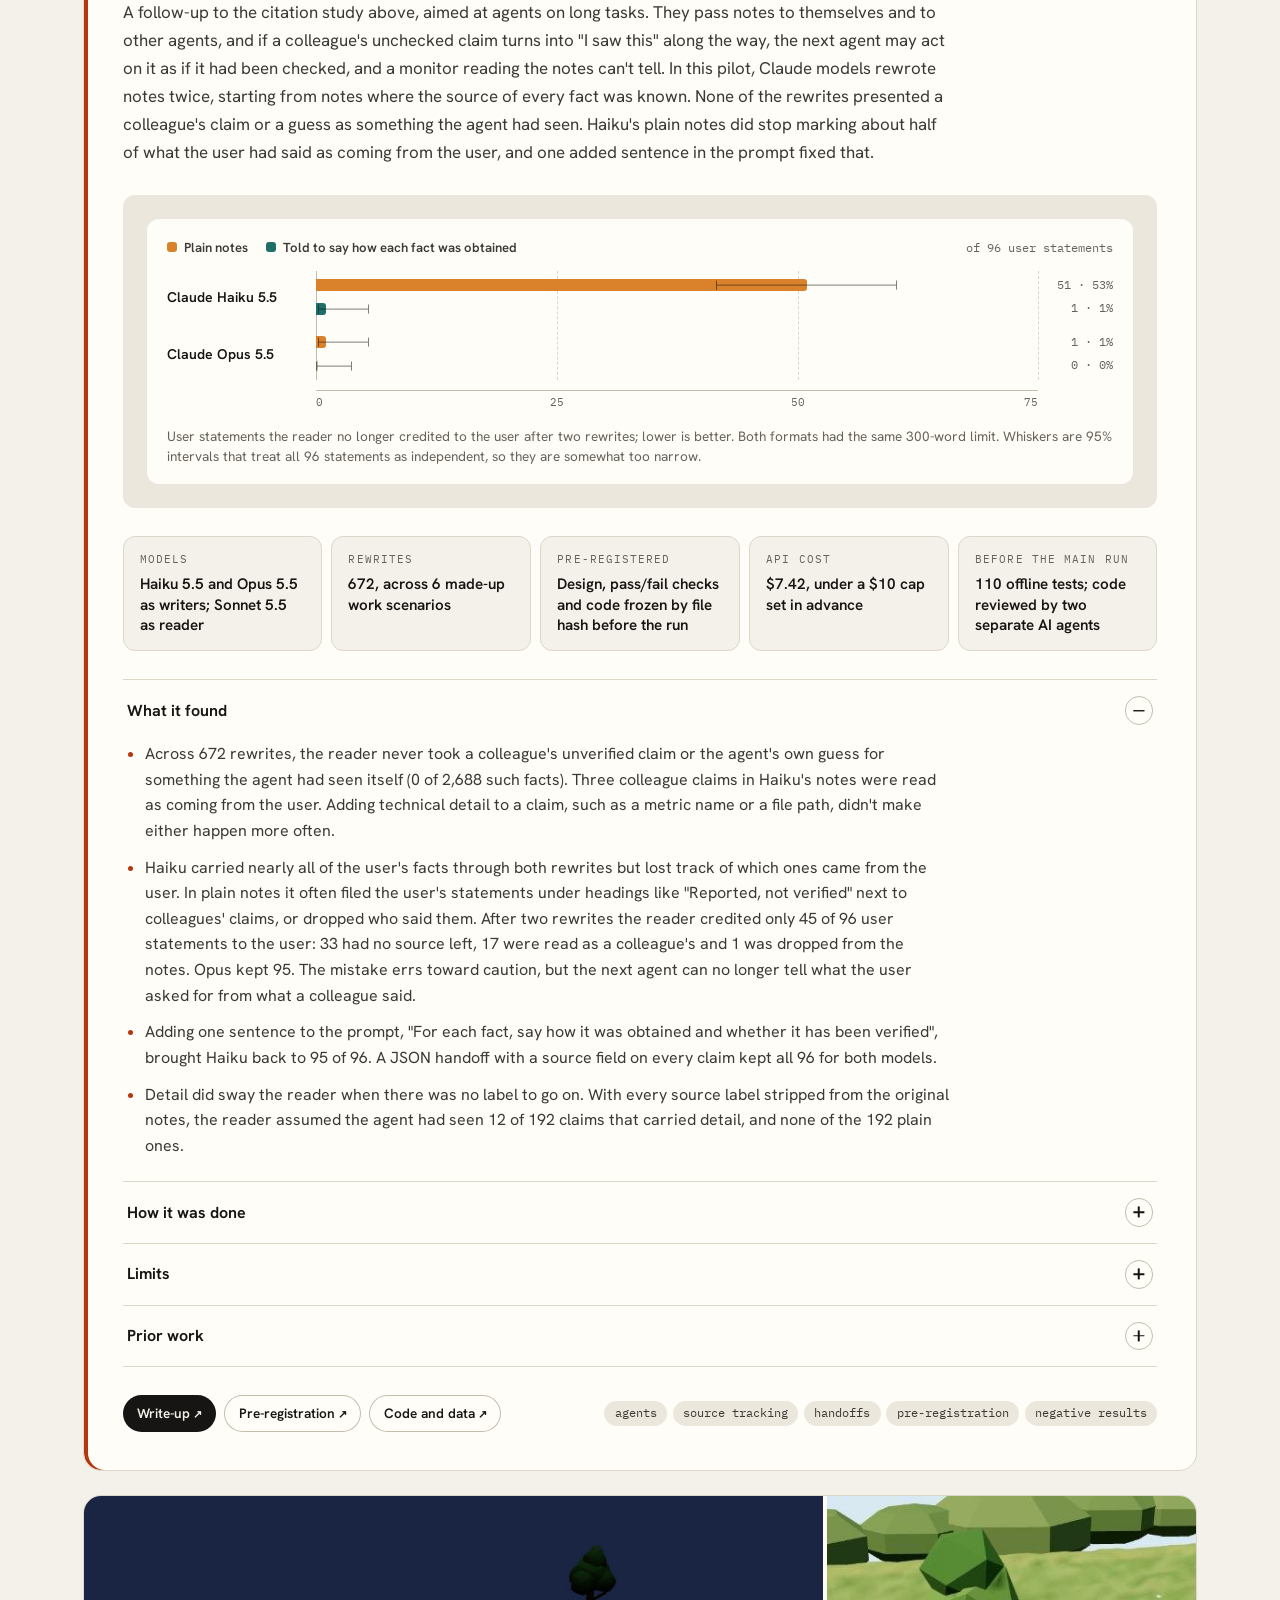
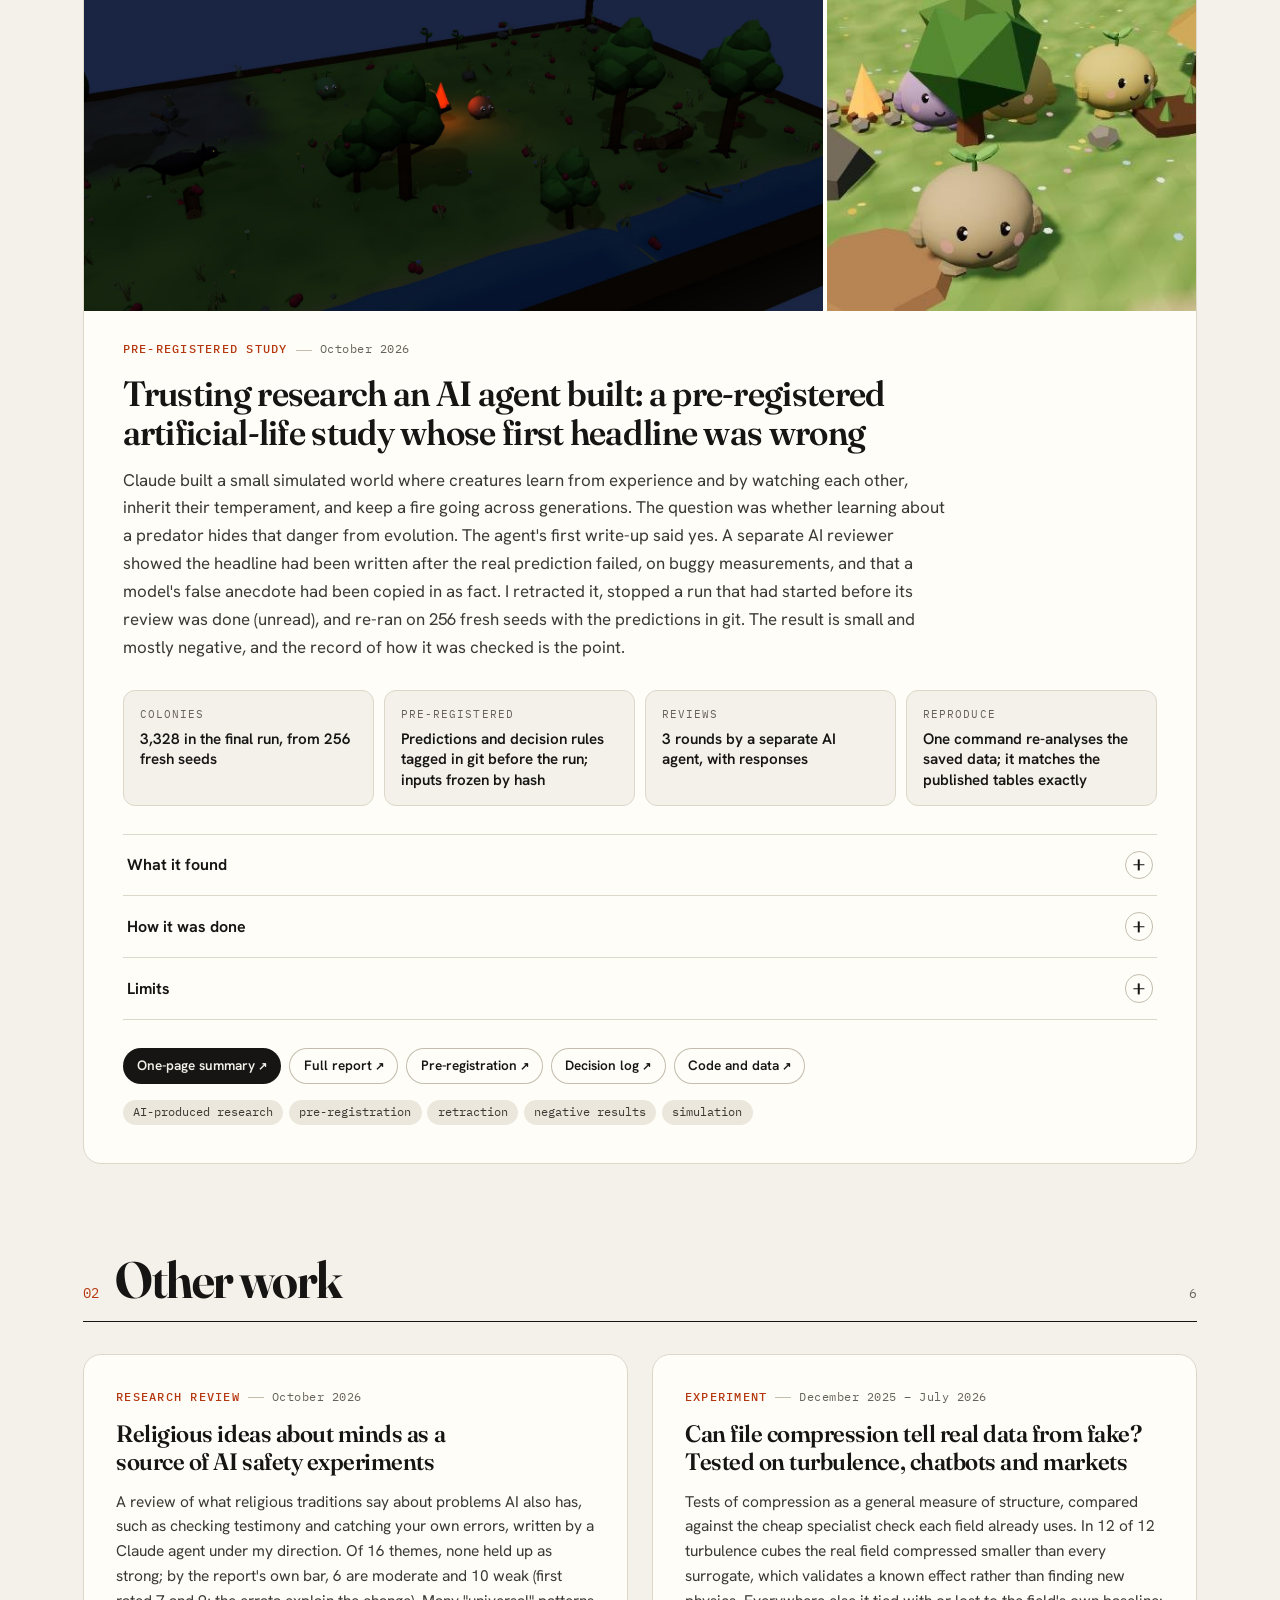
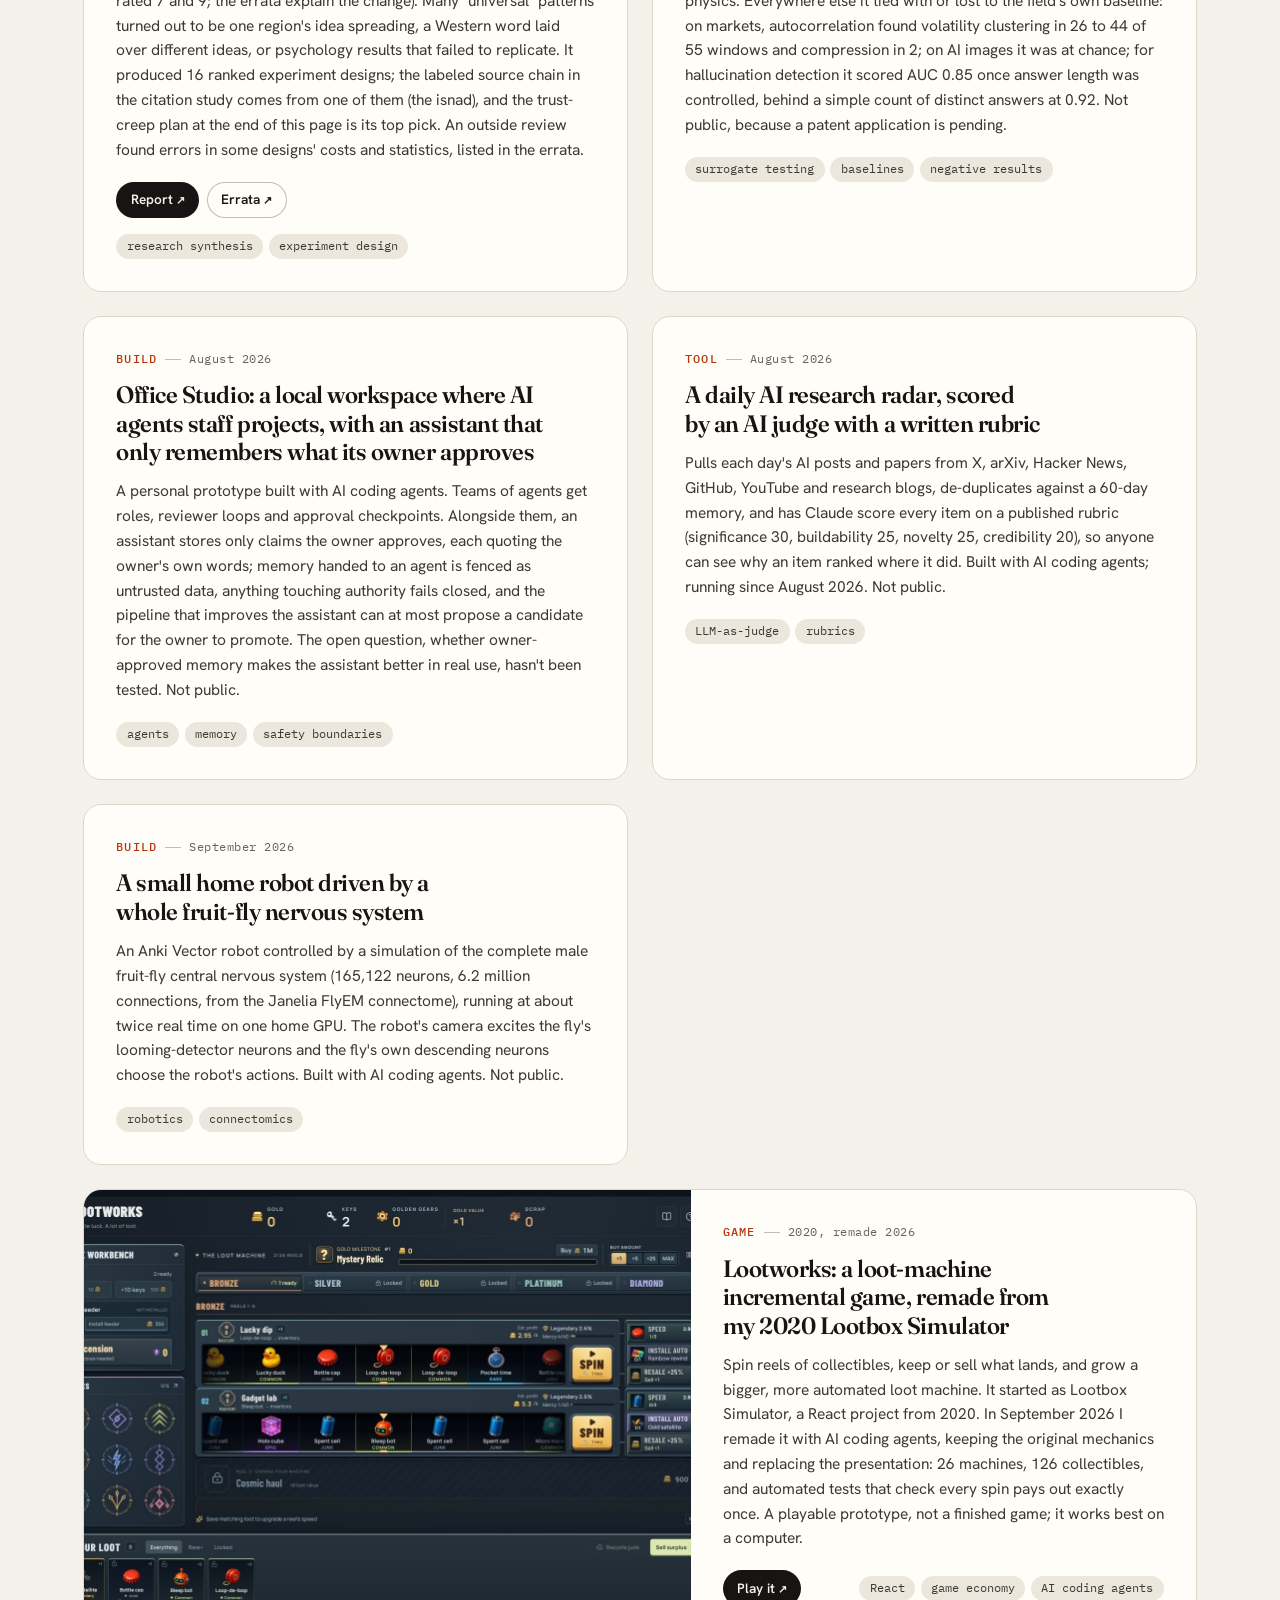
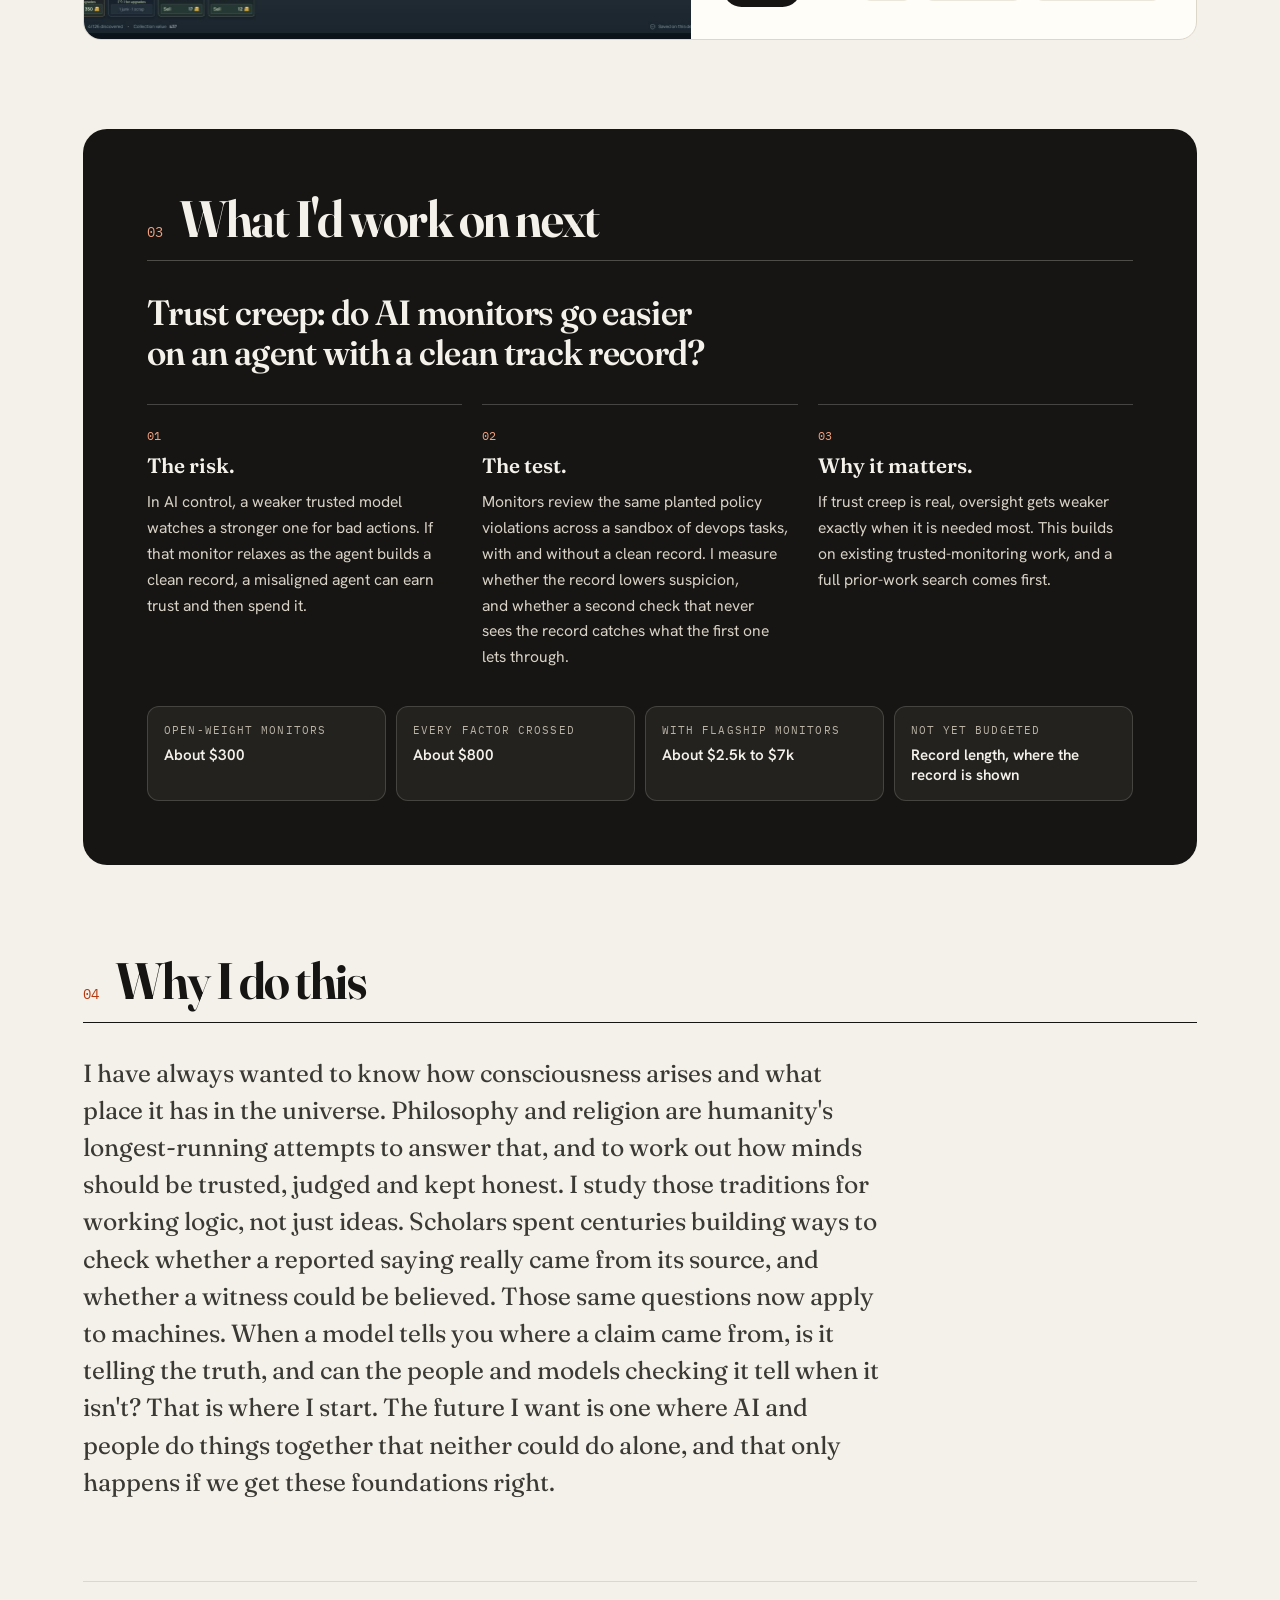
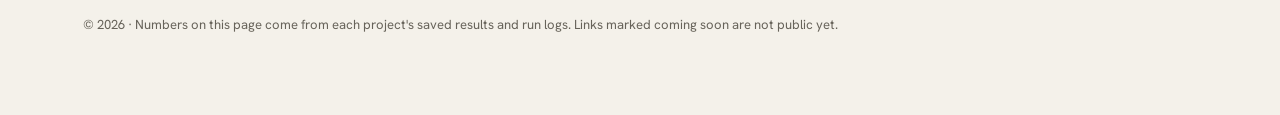
==== commit 386ae81f: "What's next: three beats and cost chips" ====
--- a/index.html
+++ b/index.html
@@ -9,7 +9,7 @@
 <link rel="preconnect" href="https://fonts.gstatic.com" crossorigin>
 <link rel="stylesheet" href="https://fonts.googleapis.com/css2?family=Fraunces:opsz,wght,SOFT@9..144,300..800,0..100&family=Hanken+Grotesk:wght@400..700&family=IBM+Plex+Mono:wght@400;500&display=swap">
 <link rel="icon" href="data:,">
-<link rel="stylesheet" href="style.css?v=5">
+<link rel="stylesheet" href="style.css?v=6">
 </head>
 <body>
 <a class="skip" href="#main">Skip to the work</a>
@@ -18,7 +18,7 @@
   <header class="hero" id="side"></header>
   <main class="main" id="main"></main>
 </div>
-<script src="work.js?v=5"></script>
-<script src="render.js?v=5"></script>
+<script src="work.js?v=6"></script>
+<script src="render.js?v=6"></script>
 </body>
 </html>
--- a/style.css
+++ b/style.css
@@ -319,3 +319,16 @@
   .entry-meta .flag { margin-left: 0; }
   .sec-head { margin-bottom: 1.4rem; }
 }
+
+/* What's next: three beats and cost chips on the dark band */
+.band .beats { display: grid; grid-template-columns: repeat(3, minmax(0, 1fr)); gap: 1.25rem; margin-top: 2rem; }
+.band .beat { padding-top: 1.1rem; border-top: 1px solid rgba(244, 241, 234, 0.22); }
+.band .beat-num { font-family: var(--font-mono); font-size: 0.75rem; color: #f0a17f; }
+.band .beat h4 { margin-top: 0.4rem; font-family: var(--font-display); font-weight: 600; font-size: 1.3rem; line-height: 1.2; color: var(--bg); }
+.band .beat p { margin-top: 0.6rem; font-size: 0.98rem; line-height: 1.65; color: #d8d2c6; }
+.band .next-facts { margin-top: 2.25rem; grid-template-columns: repeat(auto-fit, minmax(12rem, 1fr)); }
+.band .chip { background: rgba(244, 241, 234, 0.06); border-color: rgba(244, 241, 234, 0.16); }
+.band .chip dt { color: #b9b2a5; }
+.band .chip dd { color: var(--bg); }
+@media (max-width: 900px) { .band .beats { grid-template-columns: 1fr; gap: 0.5rem; } }
+@media (max-width: 600px) { .band .next-facts { grid-template-columns: 1fr 1fr; } }
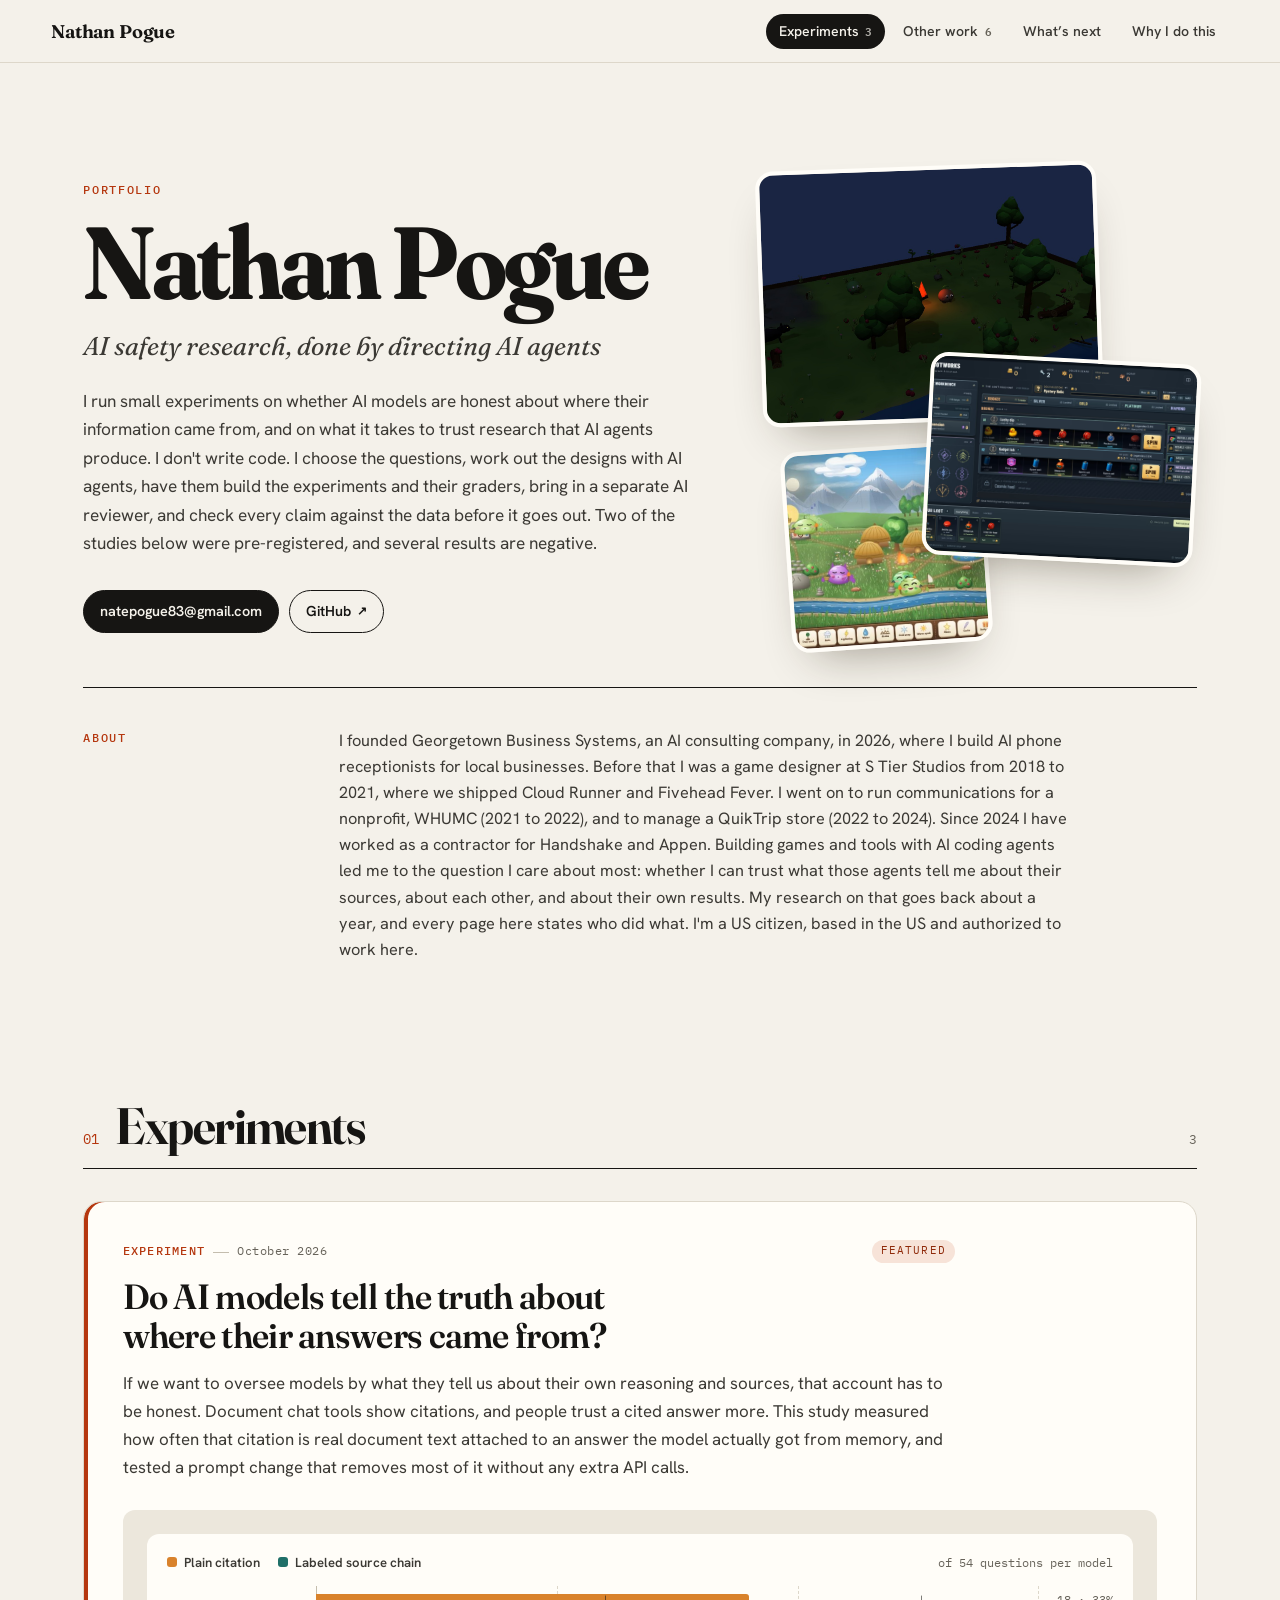
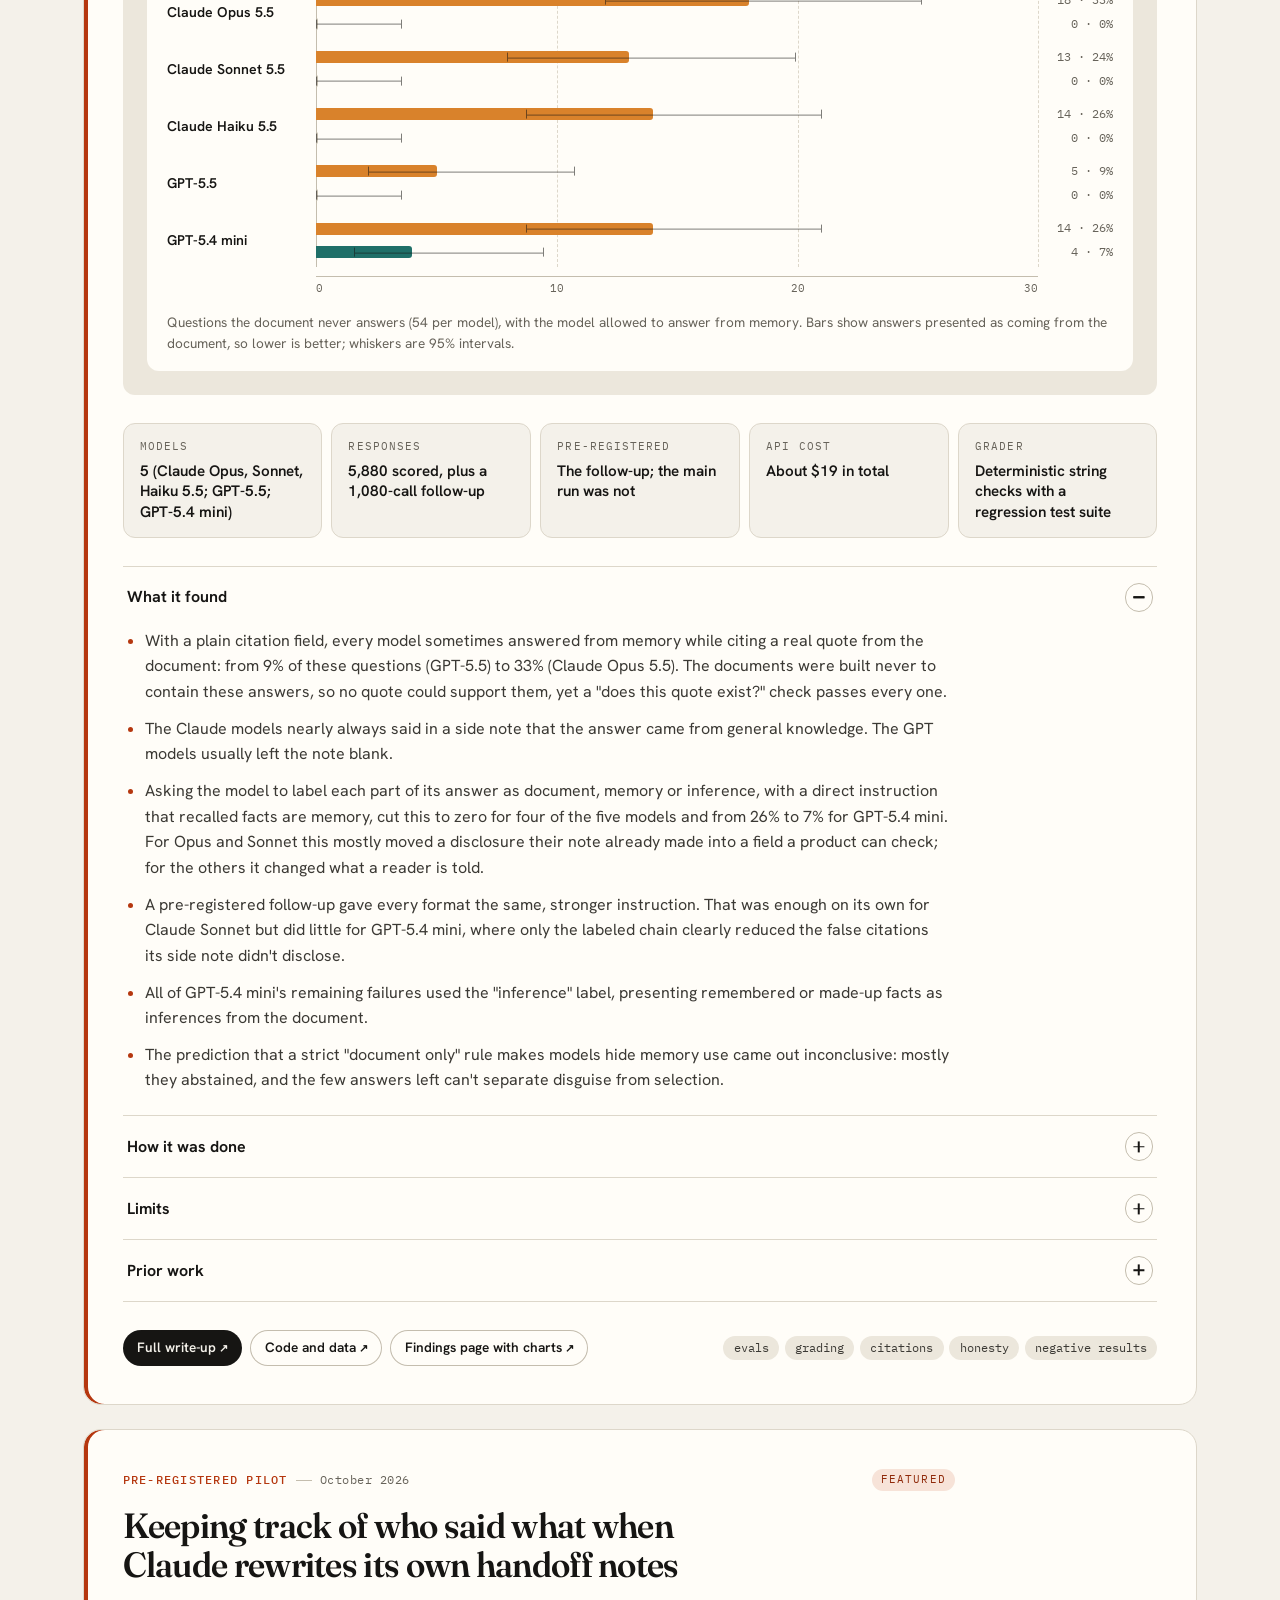
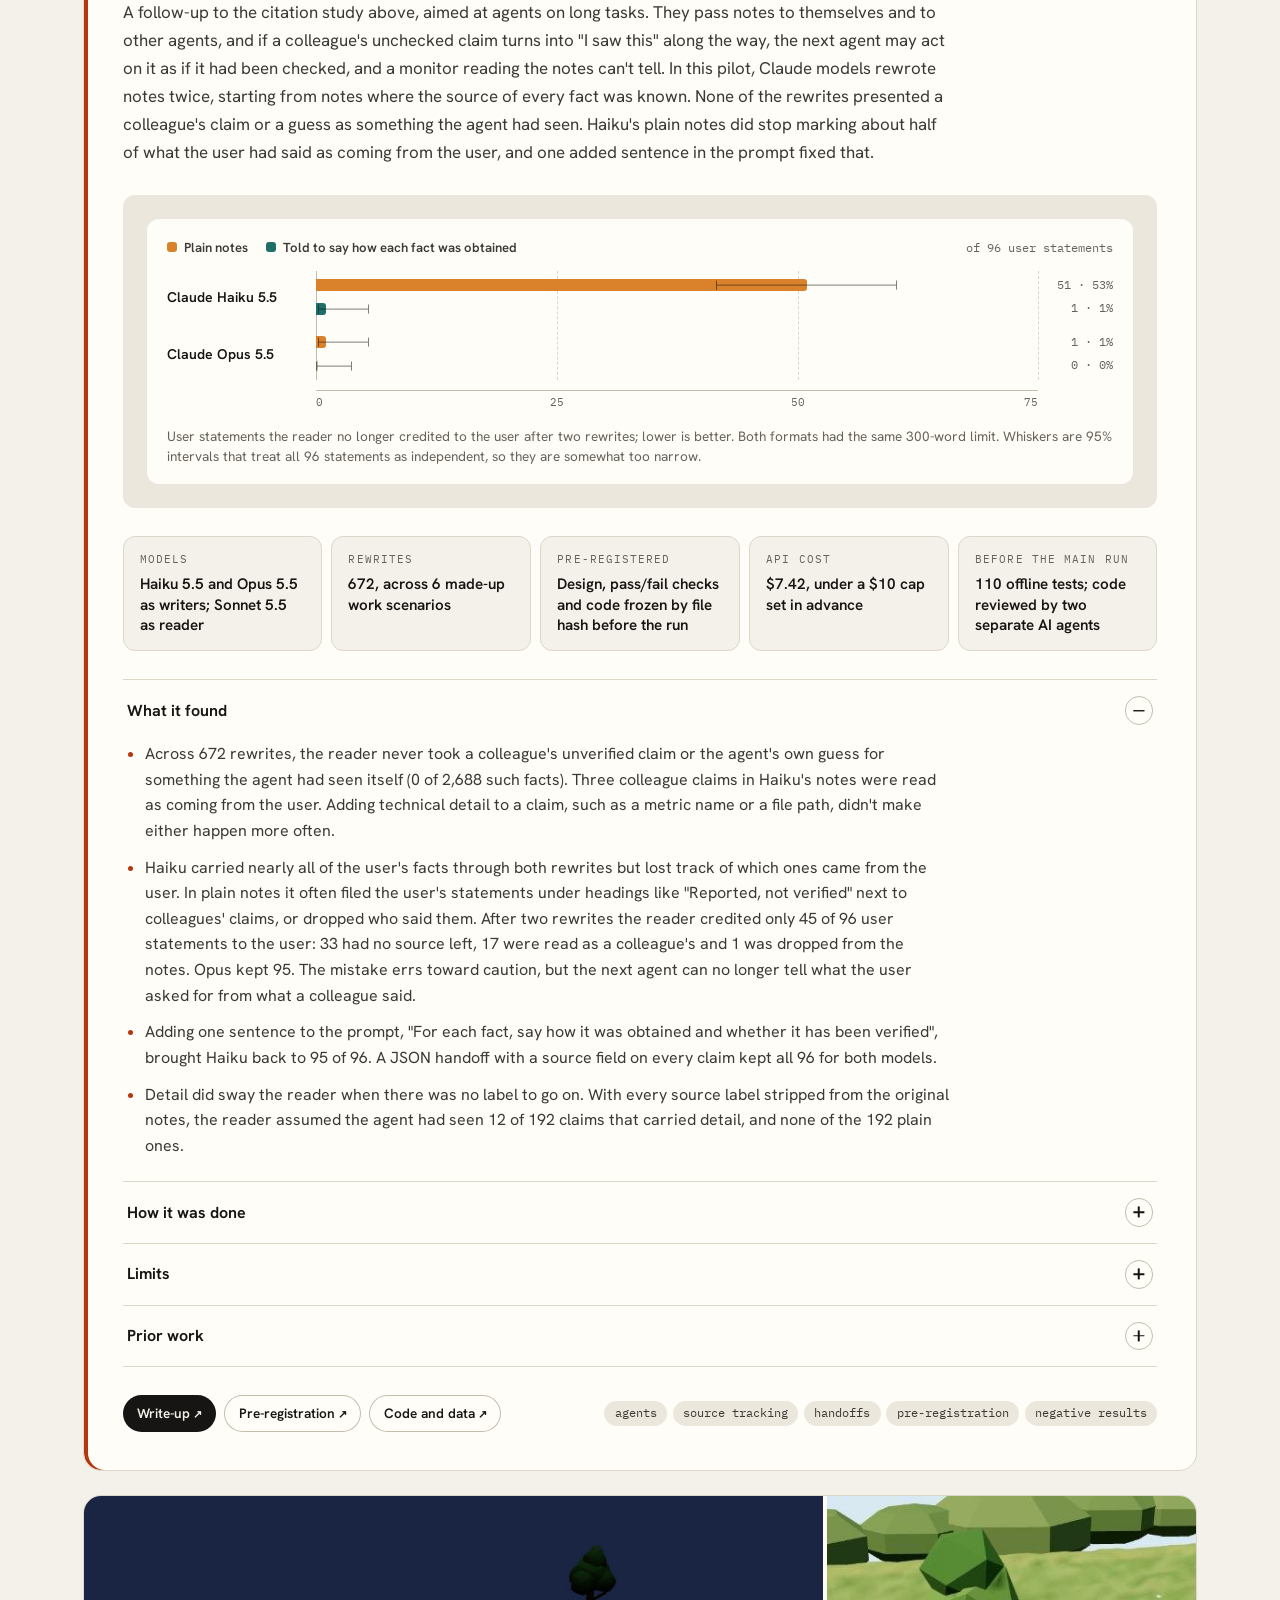
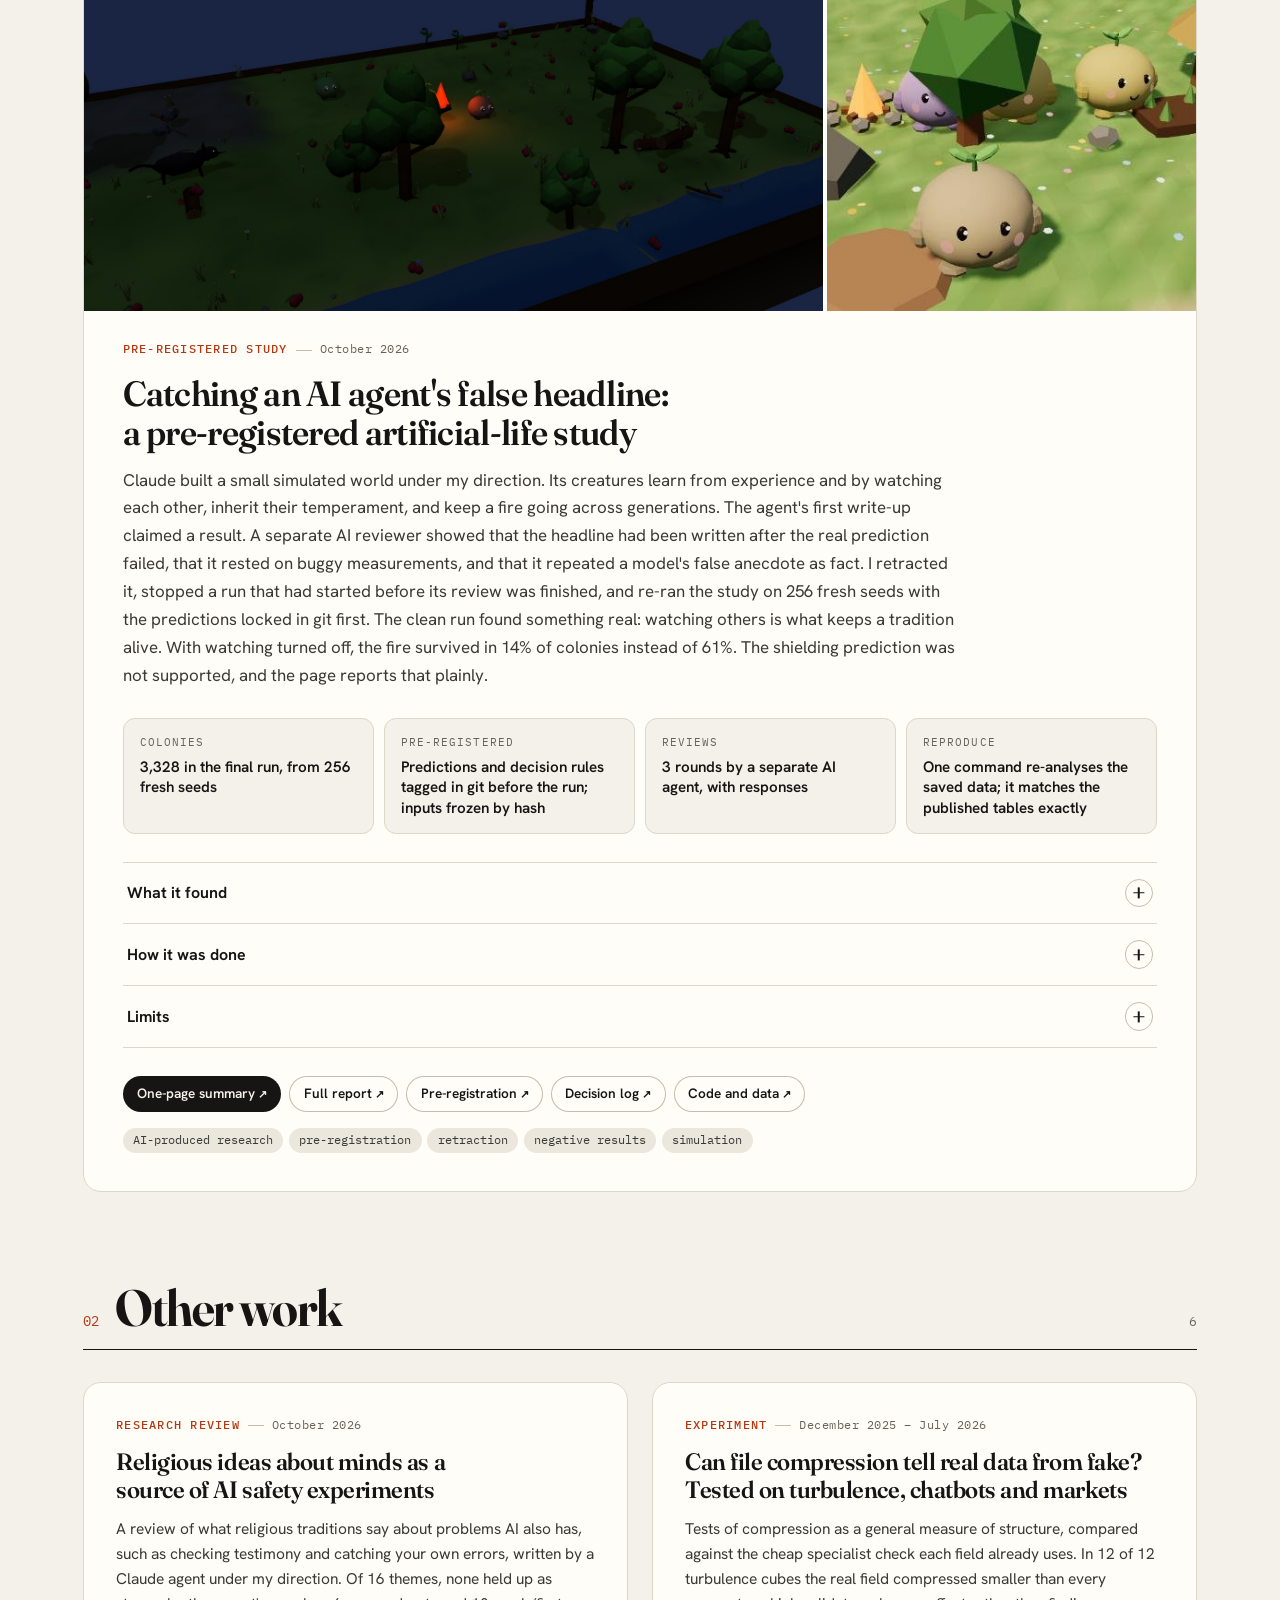
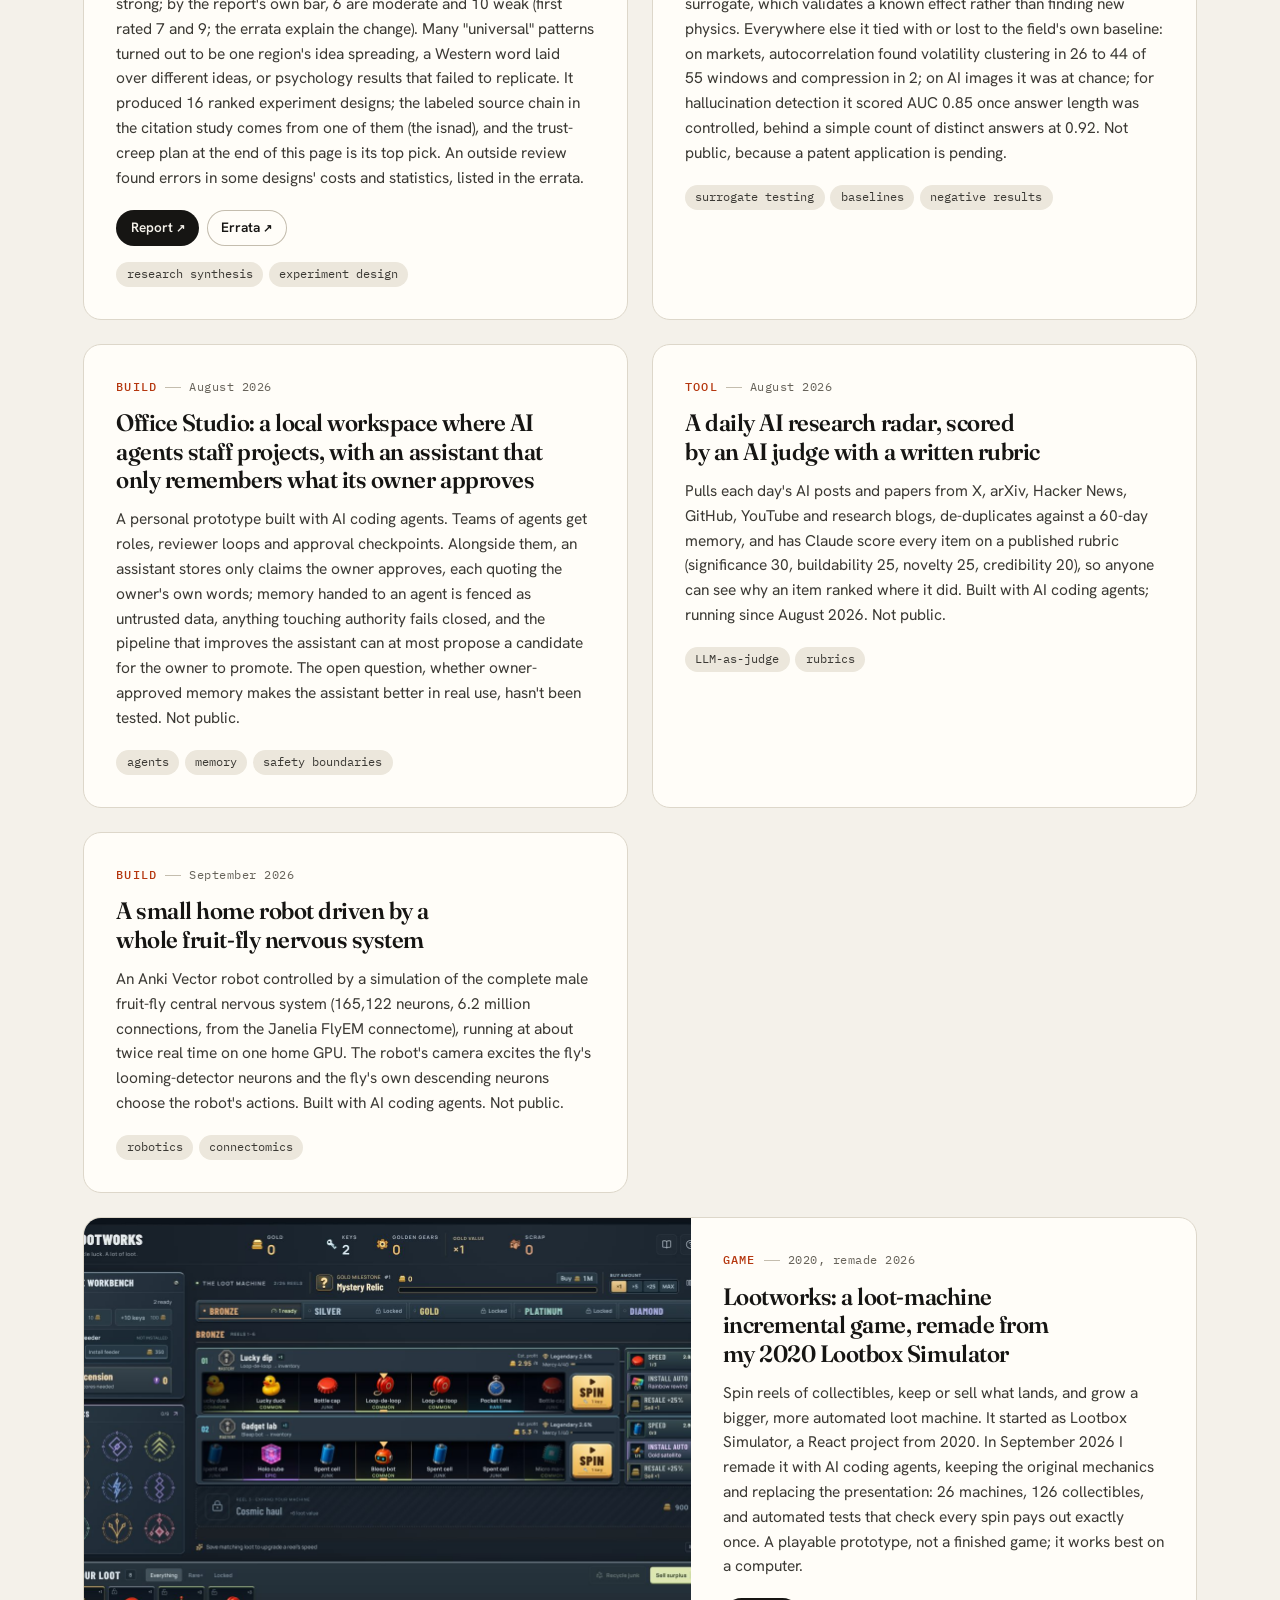
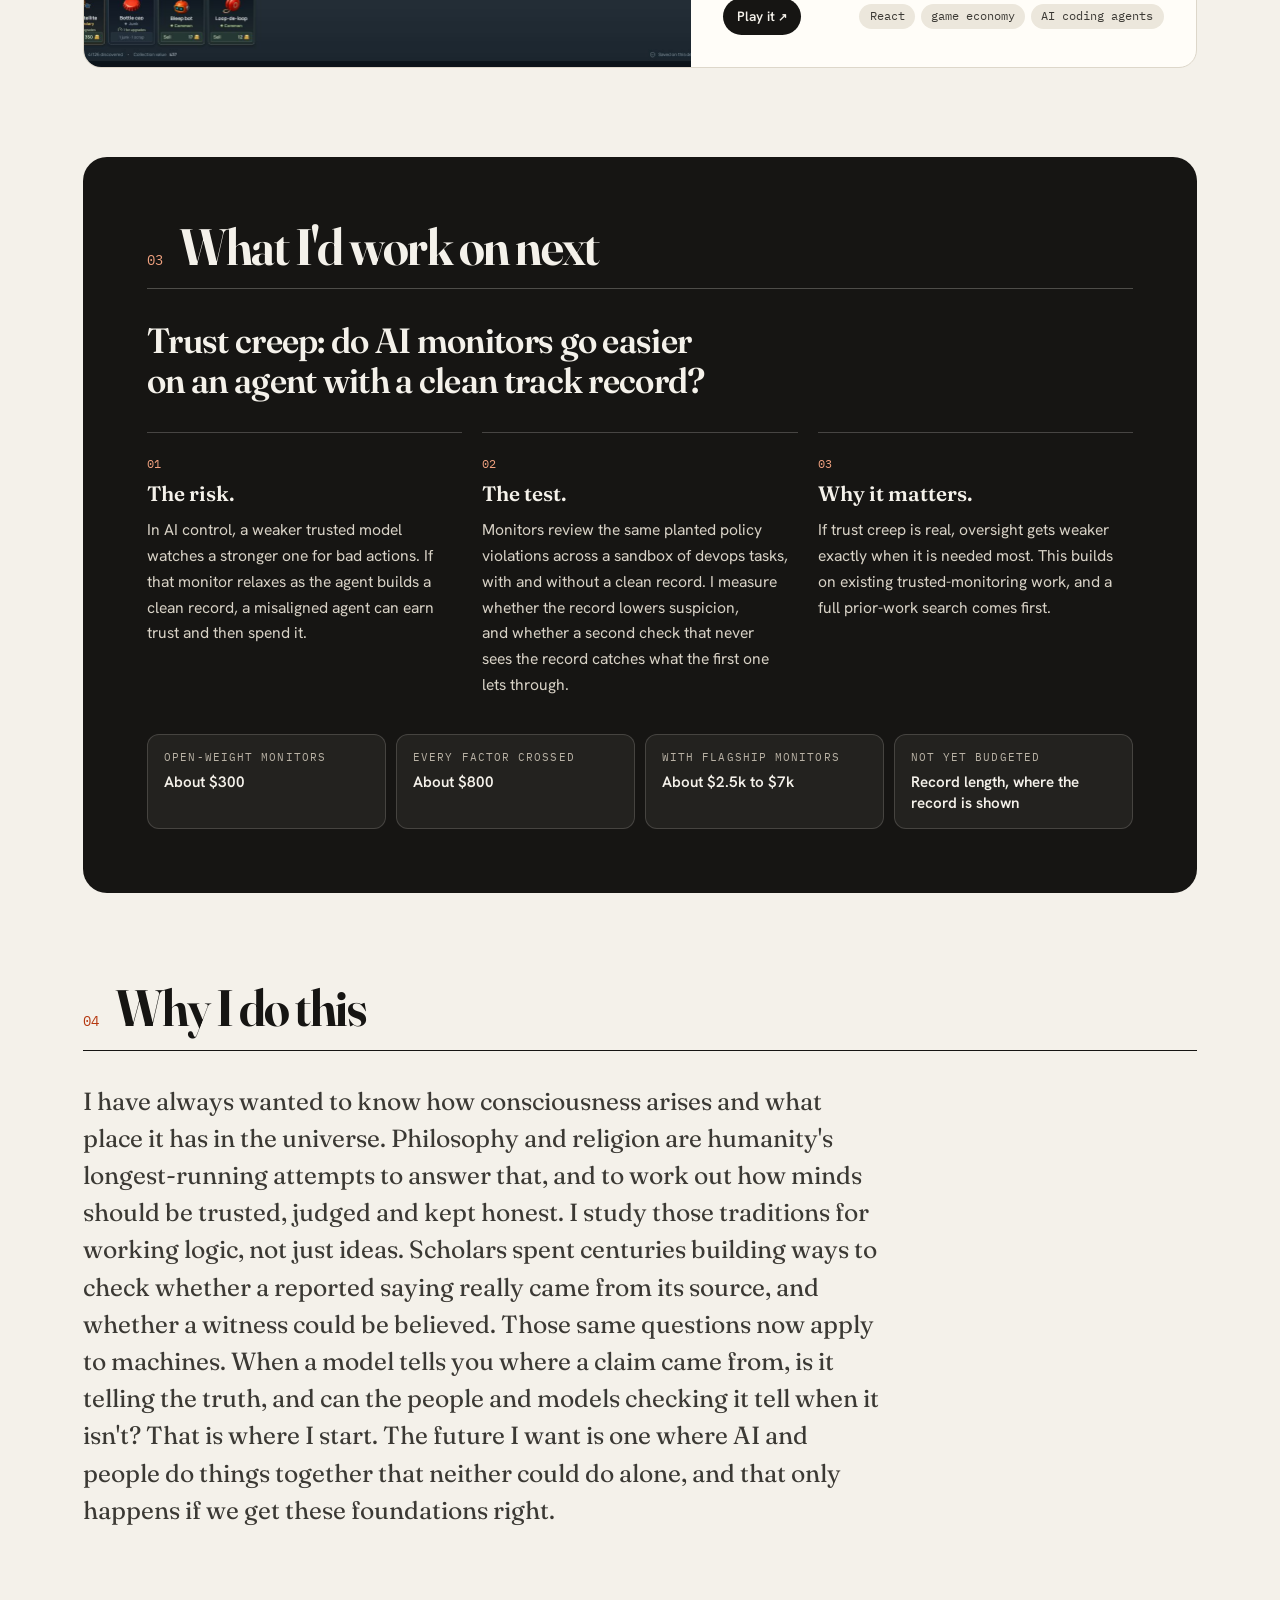
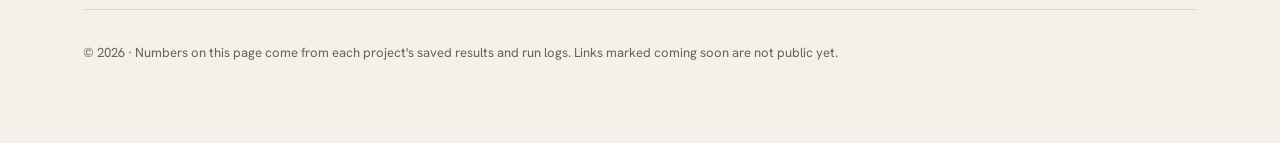
==== commit c13b2906: "Wobblins entry: lead with the catch and the finding" ====
--- a/index.html
+++ b/index.html
@@ -9,7 +9,7 @@
 <link rel="preconnect" href="https://fonts.gstatic.com" crossorigin>
 <link rel="stylesheet" href="https://fonts.googleapis.com/css2?family=Fraunces:opsz,wght,SOFT@9..144,300..800,0..100&family=Hanken+Grotesk:wght@400..700&family=IBM+Plex+Mono:wght@400;500&display=swap">
 <link rel="icon" href="data:,">
-<link rel="stylesheet" href="style.css?v=6">
+<link rel="stylesheet" href="style.css?v=7">
 </head>
 <body>
 <a class="skip" href="#main">Skip to the work</a>
@@ -18,7 +18,7 @@
   <header class="hero" id="side"></header>
   <main class="main" id="main"></main>
 </div>
-<script src="work.js?v=6"></script>
-<script src="render.js?v=6"></script>
+<script src="work.js?v=7"></script>
+<script src="render.js?v=7"></script>
 </body>
 </html>
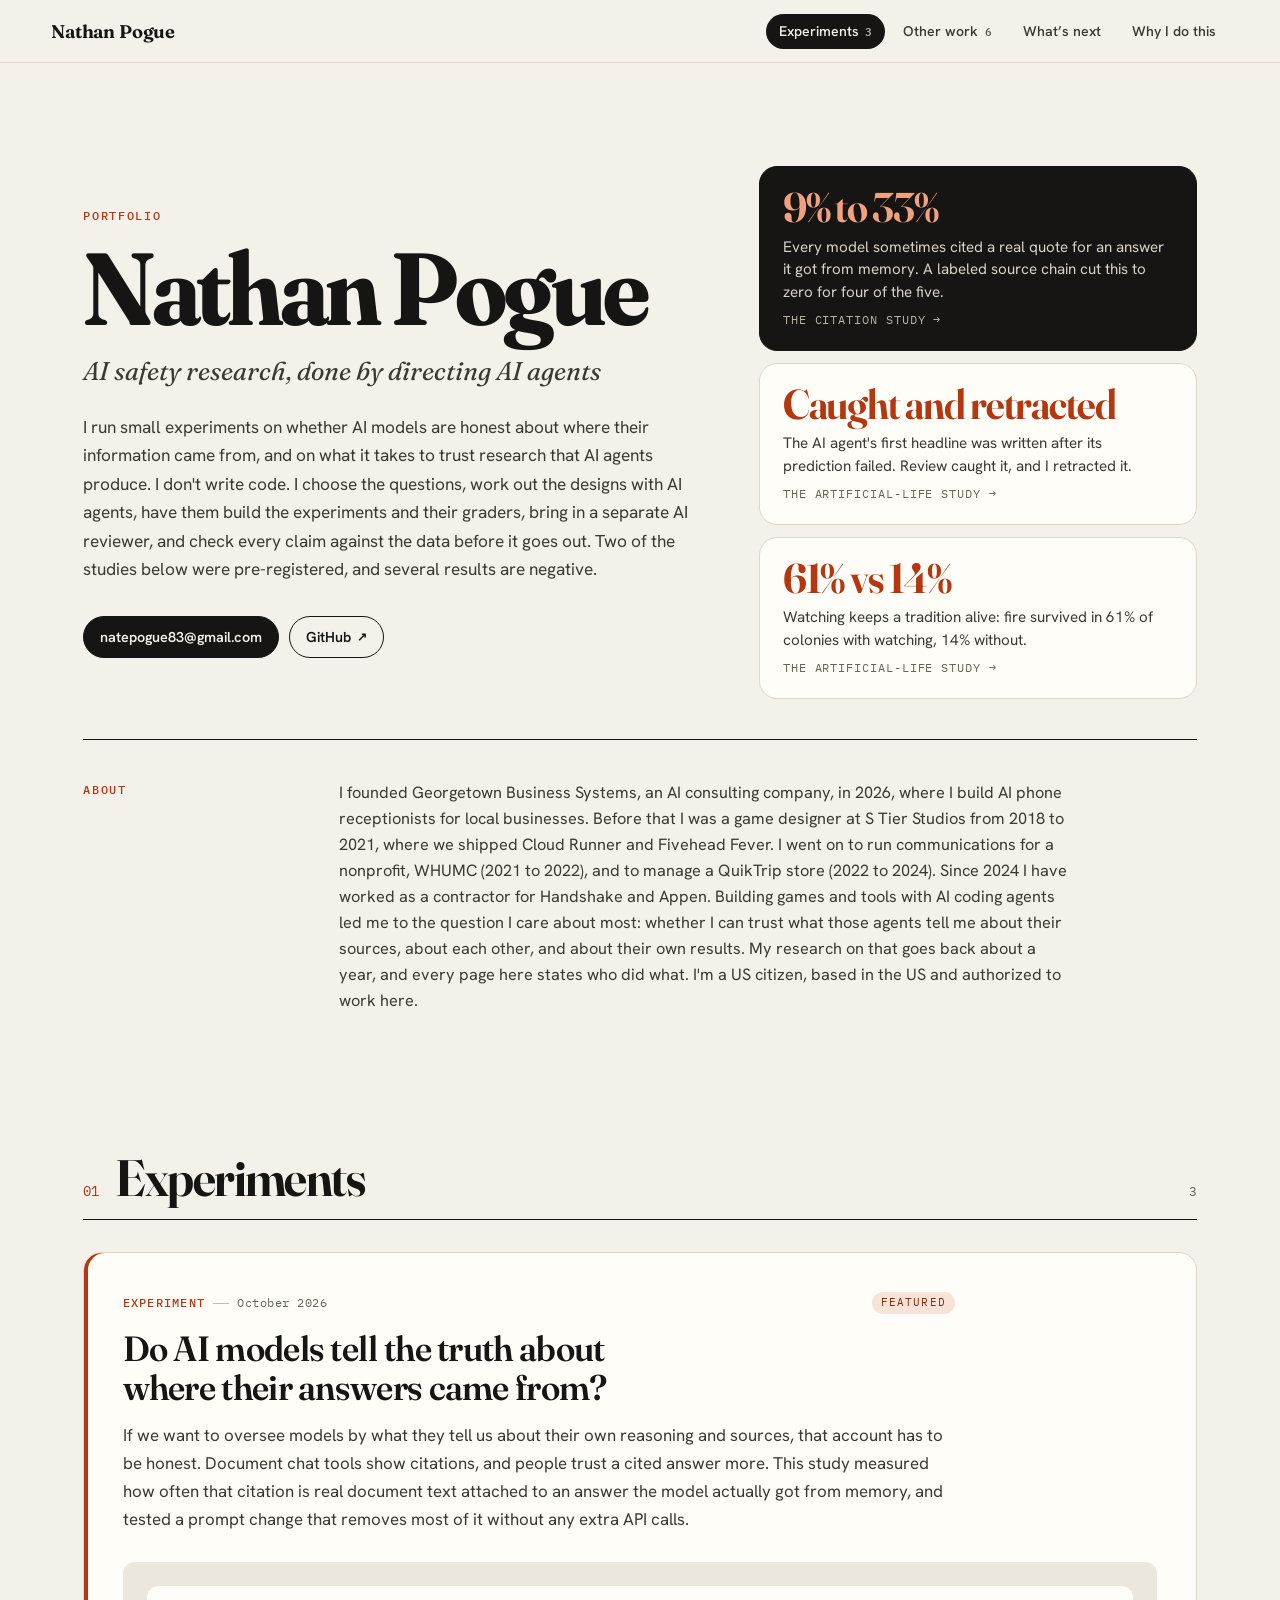
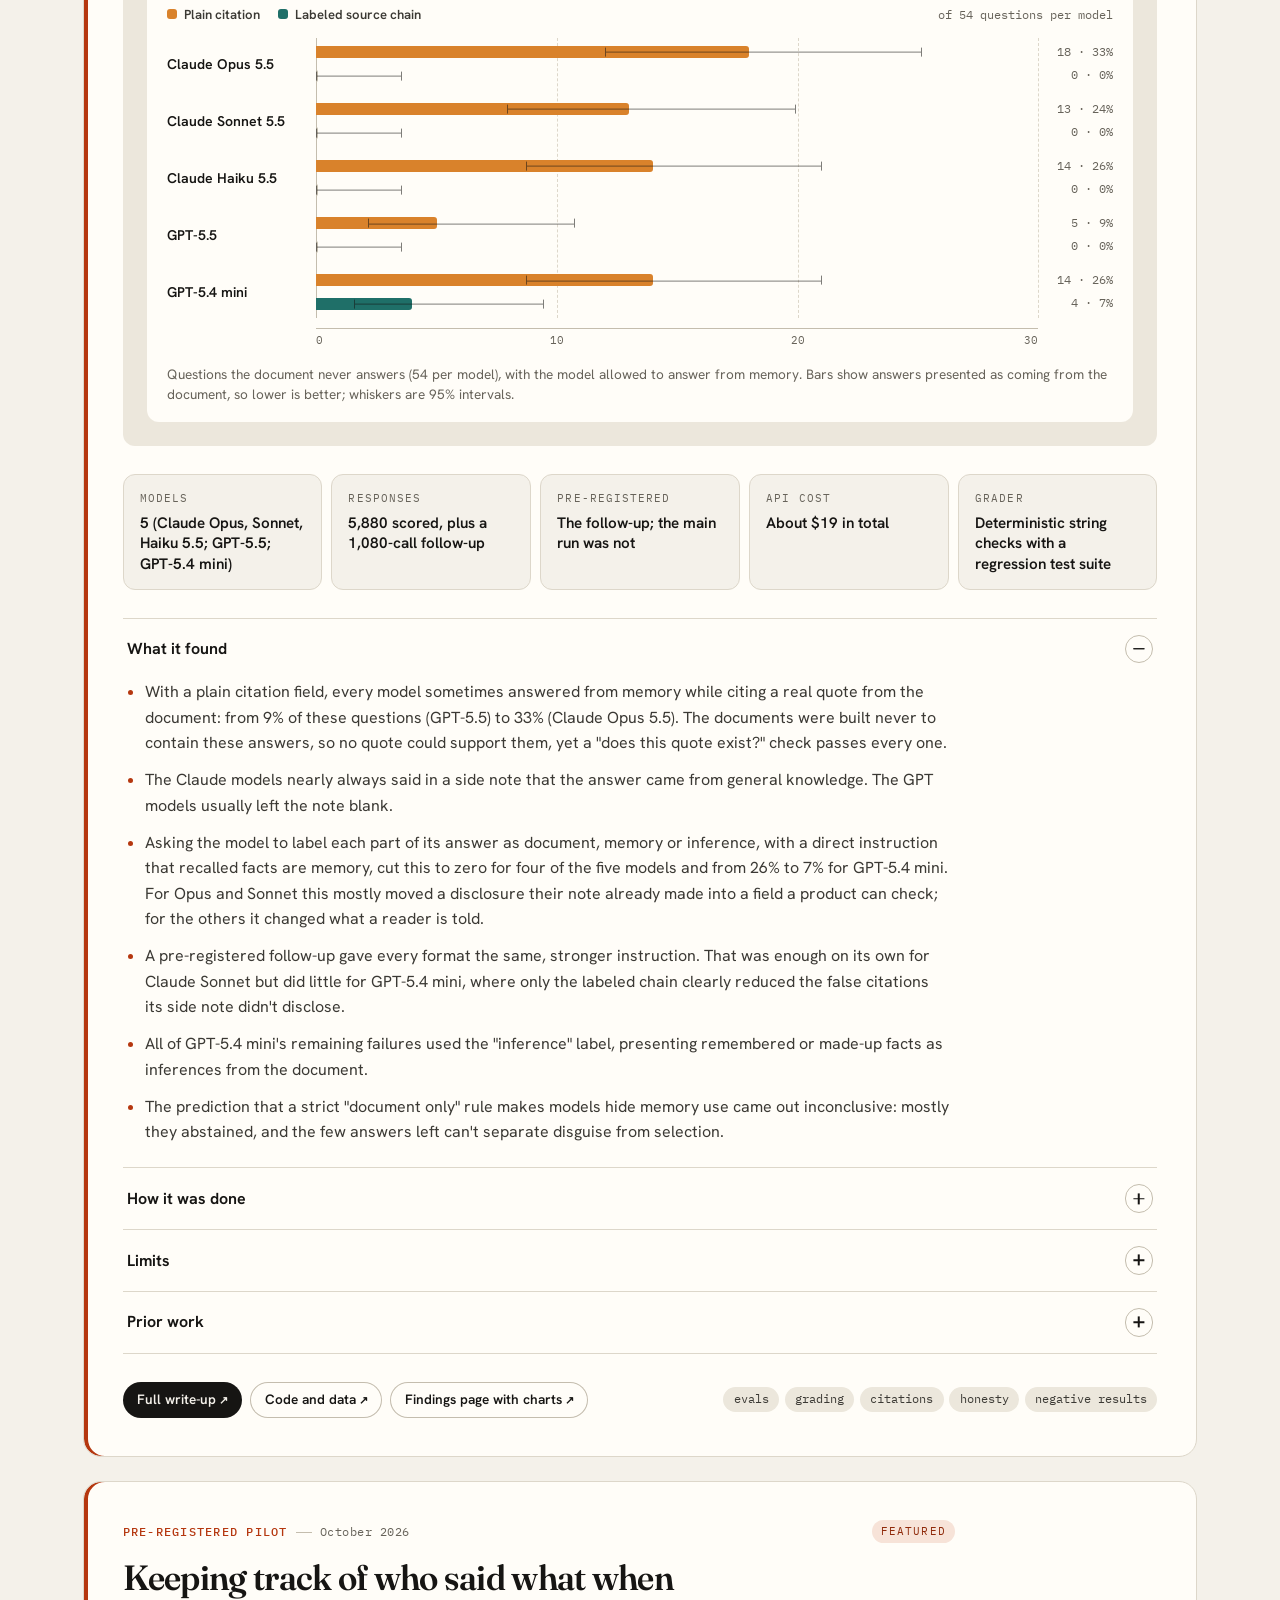
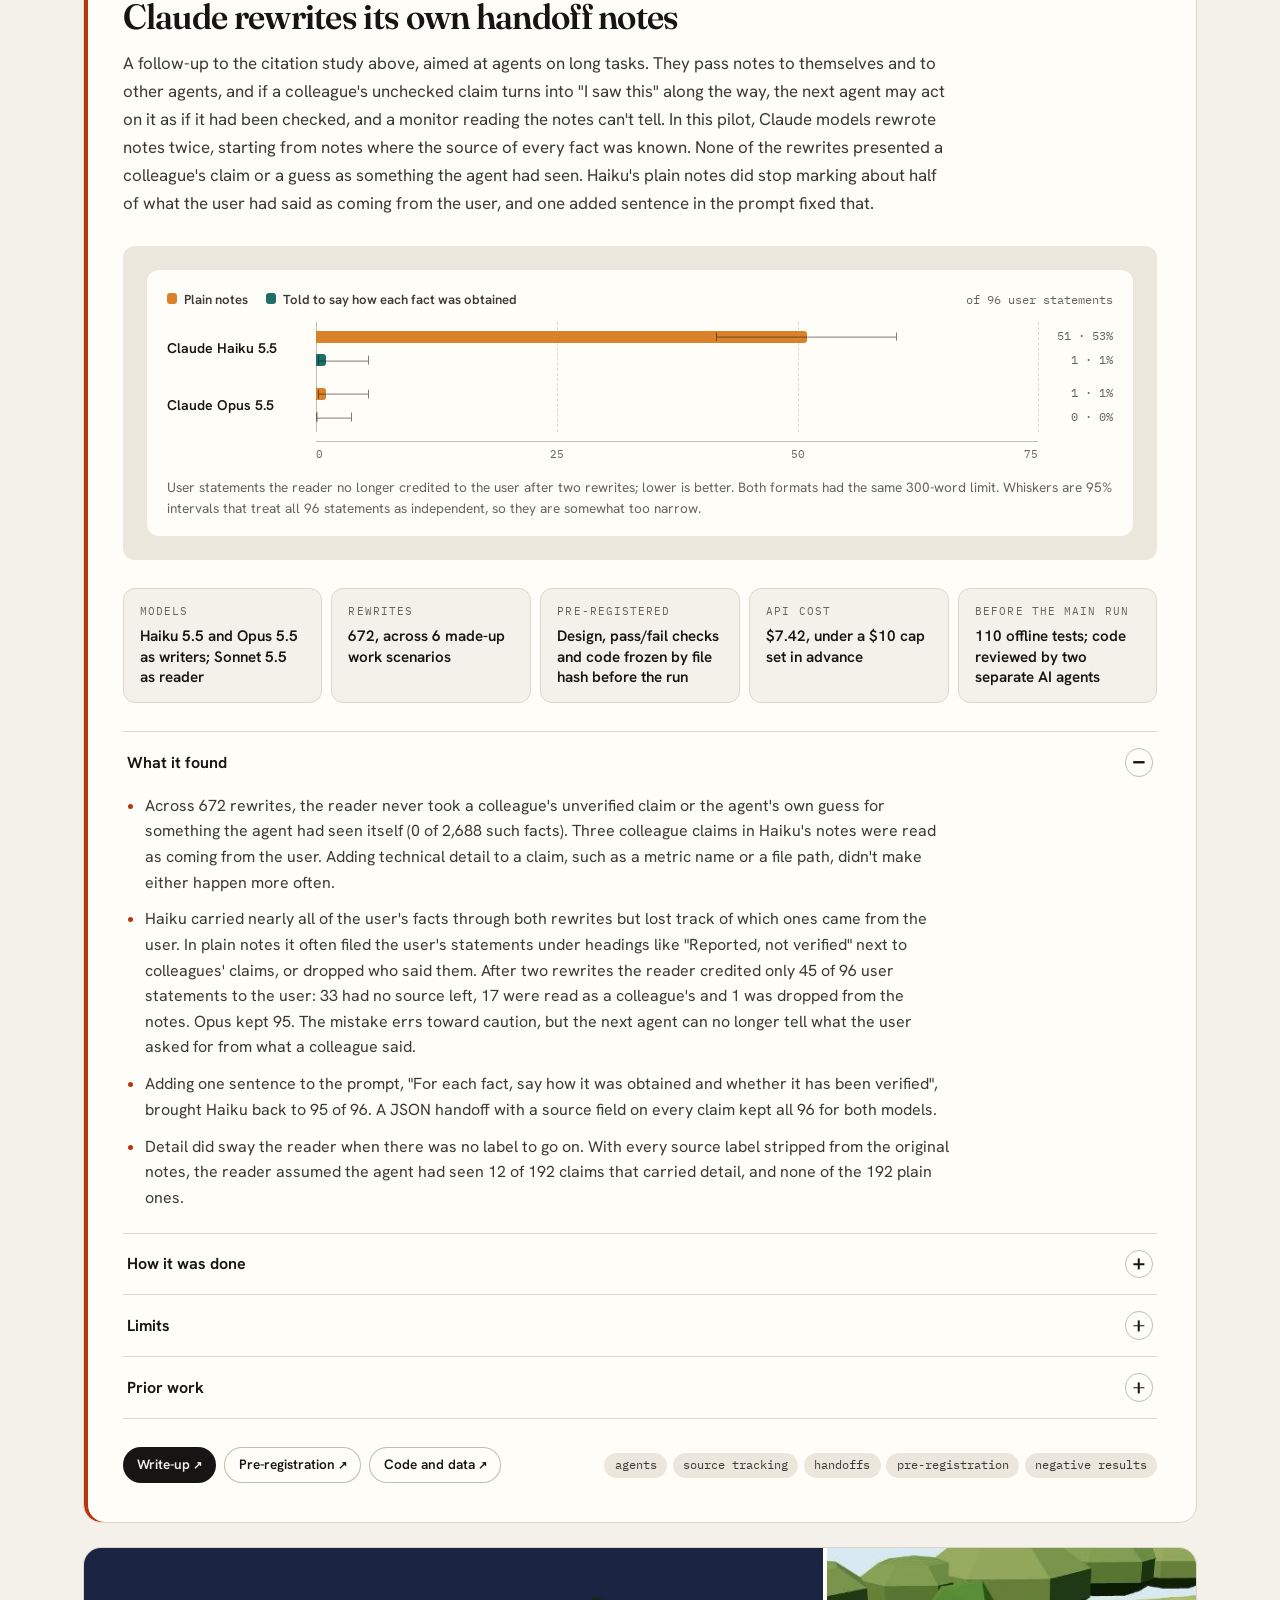
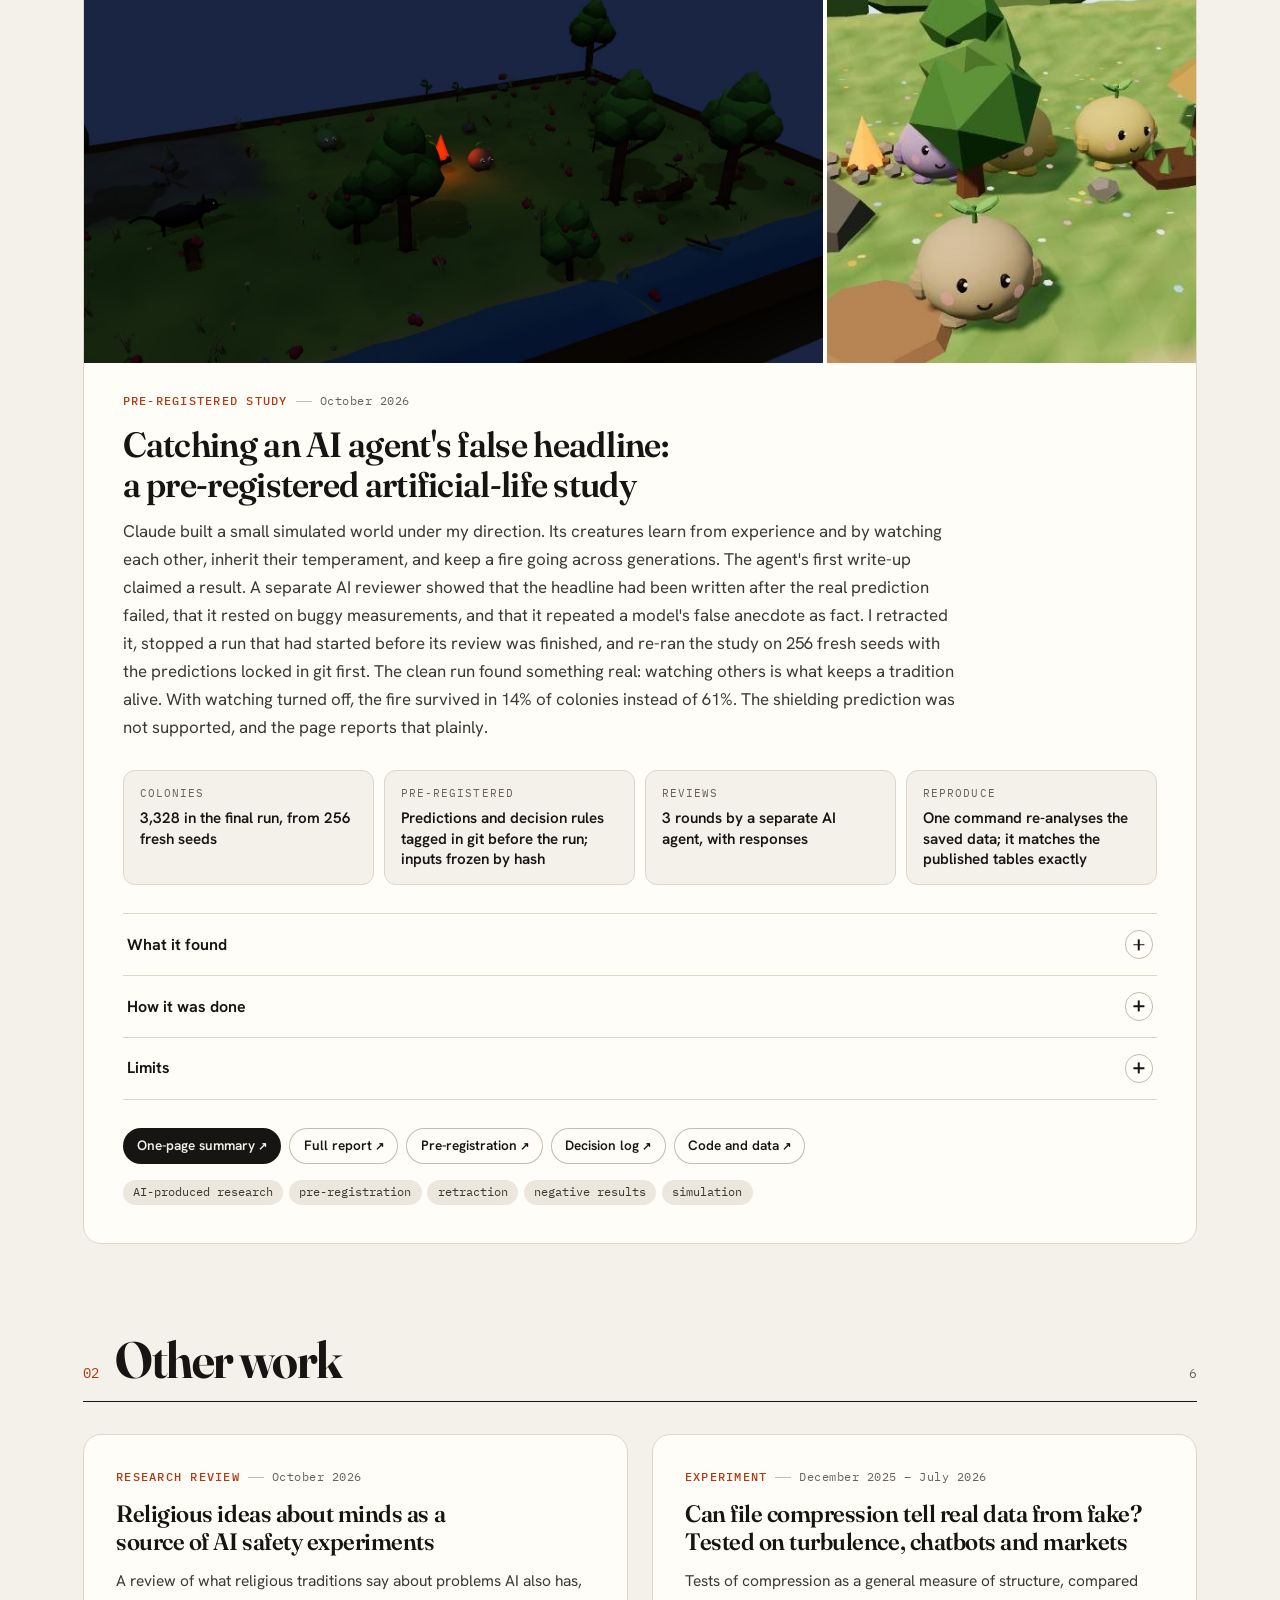
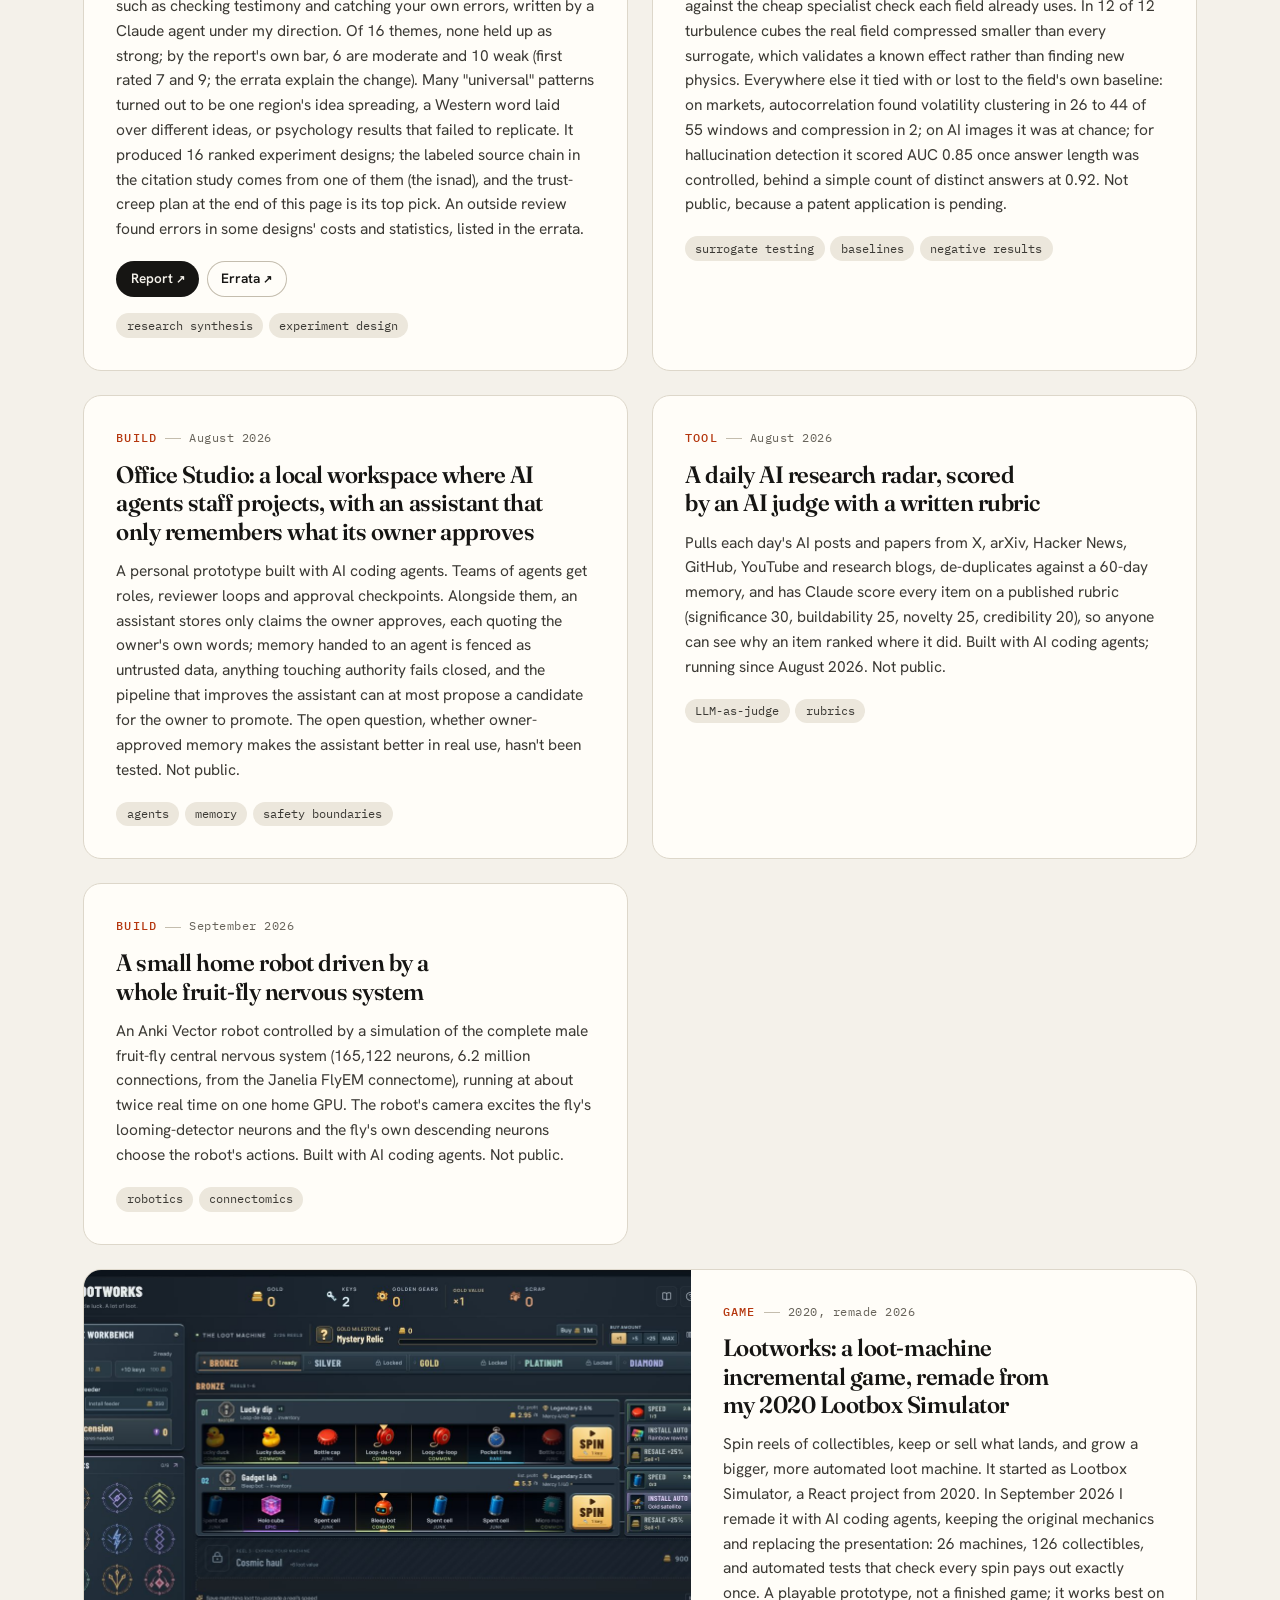
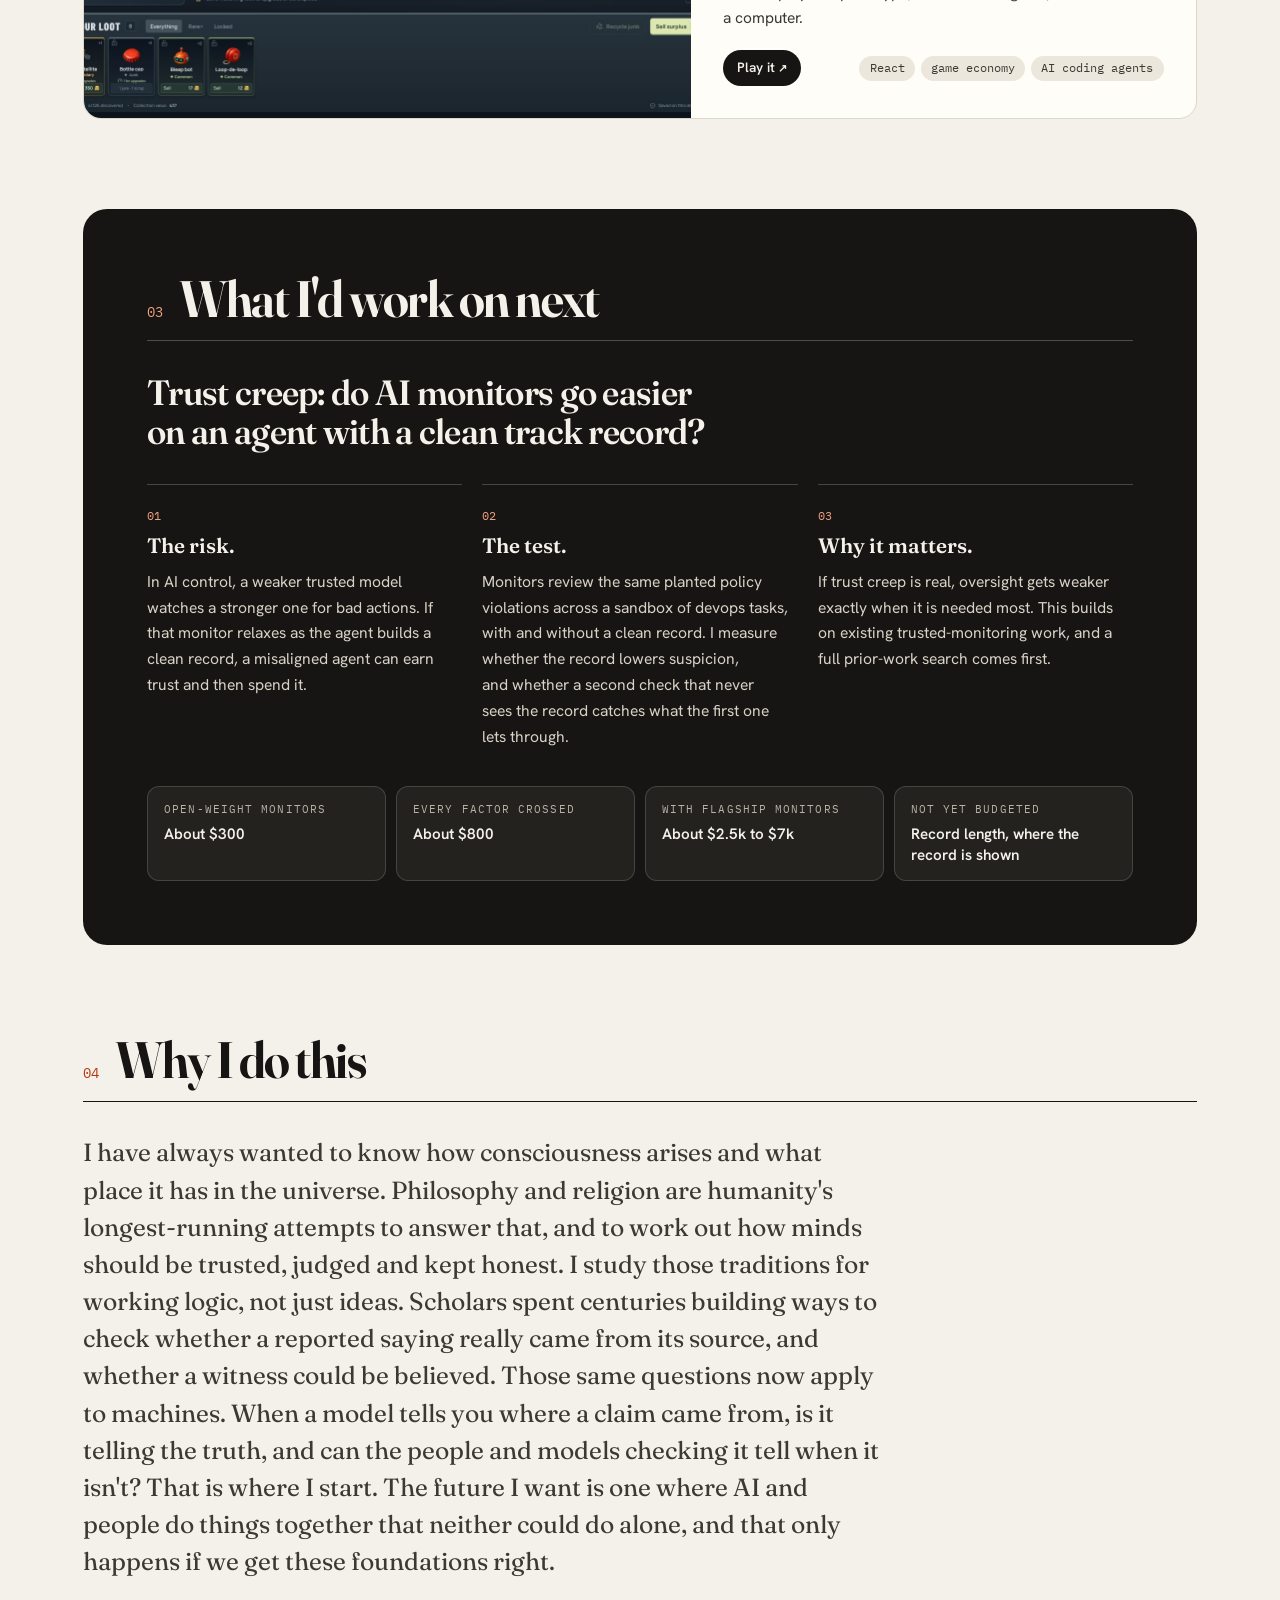
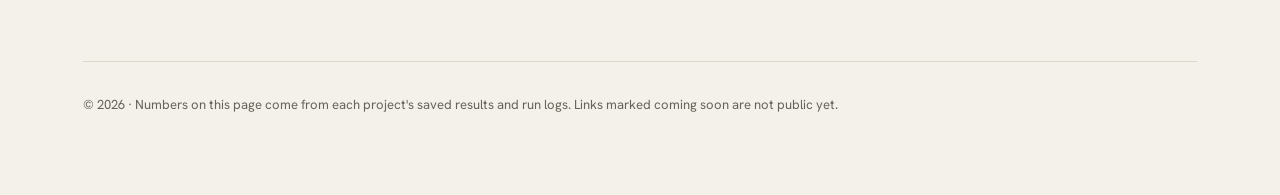
==== commit acaec592: "Hero: replace image collage with three proof-point cards" ====
--- a/index.html
+++ b/index.html
@@ -9,7 +9,7 @@
 <link rel="preconnect" href="https://fonts.gstatic.com" crossorigin>
 <link rel="stylesheet" href="https://fonts.googleapis.com/css2?family=Fraunces:opsz,wght,SOFT@9..144,300..800,0..100&family=Hanken+Grotesk:wght@400..700&family=IBM+Plex+Mono:wght@400;500&display=swap">
 <link rel="icon" href="data:,">
-<link rel="stylesheet" href="style.css?v=7">
+<link rel="stylesheet" href="style.css?v=8">
 </head>
 <body>
 <a class="skip" href="#main">Skip to the work</a>
@@ -18,7 +18,7 @@
   <header class="hero" id="side"></header>
   <main class="main" id="main"></main>
 </div>
-<script src="work.js?v=7"></script>
-<script src="render.js?v=7"></script>
+<script src="work.js?v=8"></script>
+<script src="render.js?v=8"></script>
 </body>
 </html>
--- a/style.css
+++ b/style.css
@@ -1,4 +1,4 @@
-/* Editorial layout: a sticky top bar, a large hero with an image collage, then the work as cards.
+/* Editorial layout: a sticky top bar, a large hero with three proof-point cards, then the work as cards.
    Type: Fraunces for display, Hanken Grotesk for reading, Plex Mono for numbers.
    Color: warm paper and ink with one accent (vermilion). The chart keeps its own two data colors. */
 :root {
@@ -99,11 +99,6 @@
 .contact a::after { content: "\2197"; font-size: 0.8em; }
 .contact a[href^="mailto:"]::after { content: none; }
 
-.collage { position: relative; aspect-ratio: 4 / 4.4; }
-.collage img { position: absolute; object-fit: cover; border-radius: var(--radius); box-shadow: 0 24px 48px -24px rgba(40, 30, 10, 0.45); border: 4px solid var(--surface); }
-.collage .c0 { left: 0; top: 0; width: 78%; aspect-ratio: 4 / 3; transform: rotate(-2deg); z-index: 2; }
-.collage .c1 { right: 0; top: 40%; width: 62%; aspect-ratio: 4 / 3; transform: rotate(3deg); z-index: 3; }
-.collage .c2 { left: 6%; bottom: 0; width: 46%; aspect-ratio: 1; transform: rotate(-4deg); z-index: 1; }
 
 .about {
   grid-column: 1 / -1; display: grid; grid-template-columns: 12rem minmax(0, 1fr); gap: 1rem 4rem;
@@ -276,9 +271,6 @@
   .entry.featured:hover { box-shadow: inset 4px 0 0 var(--accent), 0 18px 40px -28px rgba(40, 30, 10, 0.35); }
   .media img { transition: transform 0.6s var(--ease); }
   .card:hover .media img { transform: scale(1.025); }
-  .collage img { transition: transform 0.5s var(--ease); }
-  .collage:hover .c0 { transform: rotate(-3deg) translateY(-6px); }
-  .collage:hover .c1 { transform: rotate(4deg) translateY(-4px); }
   .more summary i::after { transition: transform 0.25s var(--ease); }
   .nav-links a, .contact a, .links a { transition: background-color 0.15s ease, color 0.15s ease; }
 }
@@ -286,11 +278,6 @@
 /* Tablet and phone */
 @media (max-width: 900px) {
   .hero { grid-template-columns: 1fr; gap: 2rem; padding-block: 2.5rem 2rem; }
-  .collage { order: -1; aspect-ratio: 16 / 9; max-width: 34rem; width: 100%; }
-  .collage .c2 { display: none; }
-  .collage .c0 { width: 68%; }
-  .collage .c1 { width: 52%; top: 28%; }
-  .collage .c2 { width: 34%; left: 10%; }
   .about { grid-template-columns: 1fr; gap: 0.6rem; padding-top: 1.75rem; }
   .grid-other { grid-template-columns: 1fr; }
   .entry.compact.has-media { grid-template-columns: 1fr; }
@@ -332,3 +319,23 @@
 .band .chip dd { color: var(--bg); }
 @media (max-width: 900px) { .band .beats { grid-template-columns: 1fr; gap: 0.5rem; } }
 @media (max-width: 600px) { .band .next-facts { grid-template-columns: 1fr 1fr; } }
+
+/* Hero proof points: three linked stat cards */
+.proof { list-style: none; padding: 0; display: grid; gap: 0.75rem; }
+.proof-card {
+  display: grid; gap: 0.45rem; padding: 1.25rem 1.4rem; border-radius: var(--radius);
+  background: var(--surface); border: 1px solid var(--line); color: var(--ink); text-decoration: none;
+}
+.proof li:first-child .proof-card { background: var(--ink); border-color: var(--ink); color: var(--bg); }
+.proof-card strong { font-family: var(--font-display); font-weight: 650; font-variation-settings: "opsz" 144; font-size: clamp(1.9rem, 1.4rem + 1.6vw, 2.6rem); line-height: 1; letter-spacing: -0.03em; color: var(--accent); }
+.proof li:first-child .proof-card strong { color: #f0a17f; }
+.proof-card span { font-size: 0.95rem; line-height: 1.5; color: var(--ink-2); }
+.proof li:first-child .proof-card span { color: #d8d2c6; }
+.proof-card em { font-style: normal; font-family: var(--font-mono); font-size: 0.72rem; letter-spacing: 0.08em; text-transform: uppercase; color: var(--muted); }
+.proof li:first-child .proof-card em { color: #b9b2a5; }
+.proof-card em::after { content: " \2192"; }
+.proof-card:hover { border-color: var(--accent); color: inherit; }
+@media (prefers-reduced-motion: no-preference) {
+  .proof-card { transition: transform 0.3s var(--ease), border-color 0.2s ease, box-shadow 0.3s ease; }
+  .proof-card:hover { transform: translateY(-3px); box-shadow: 0 18px 40px -28px rgba(40, 30, 10, 0.45); }
+}
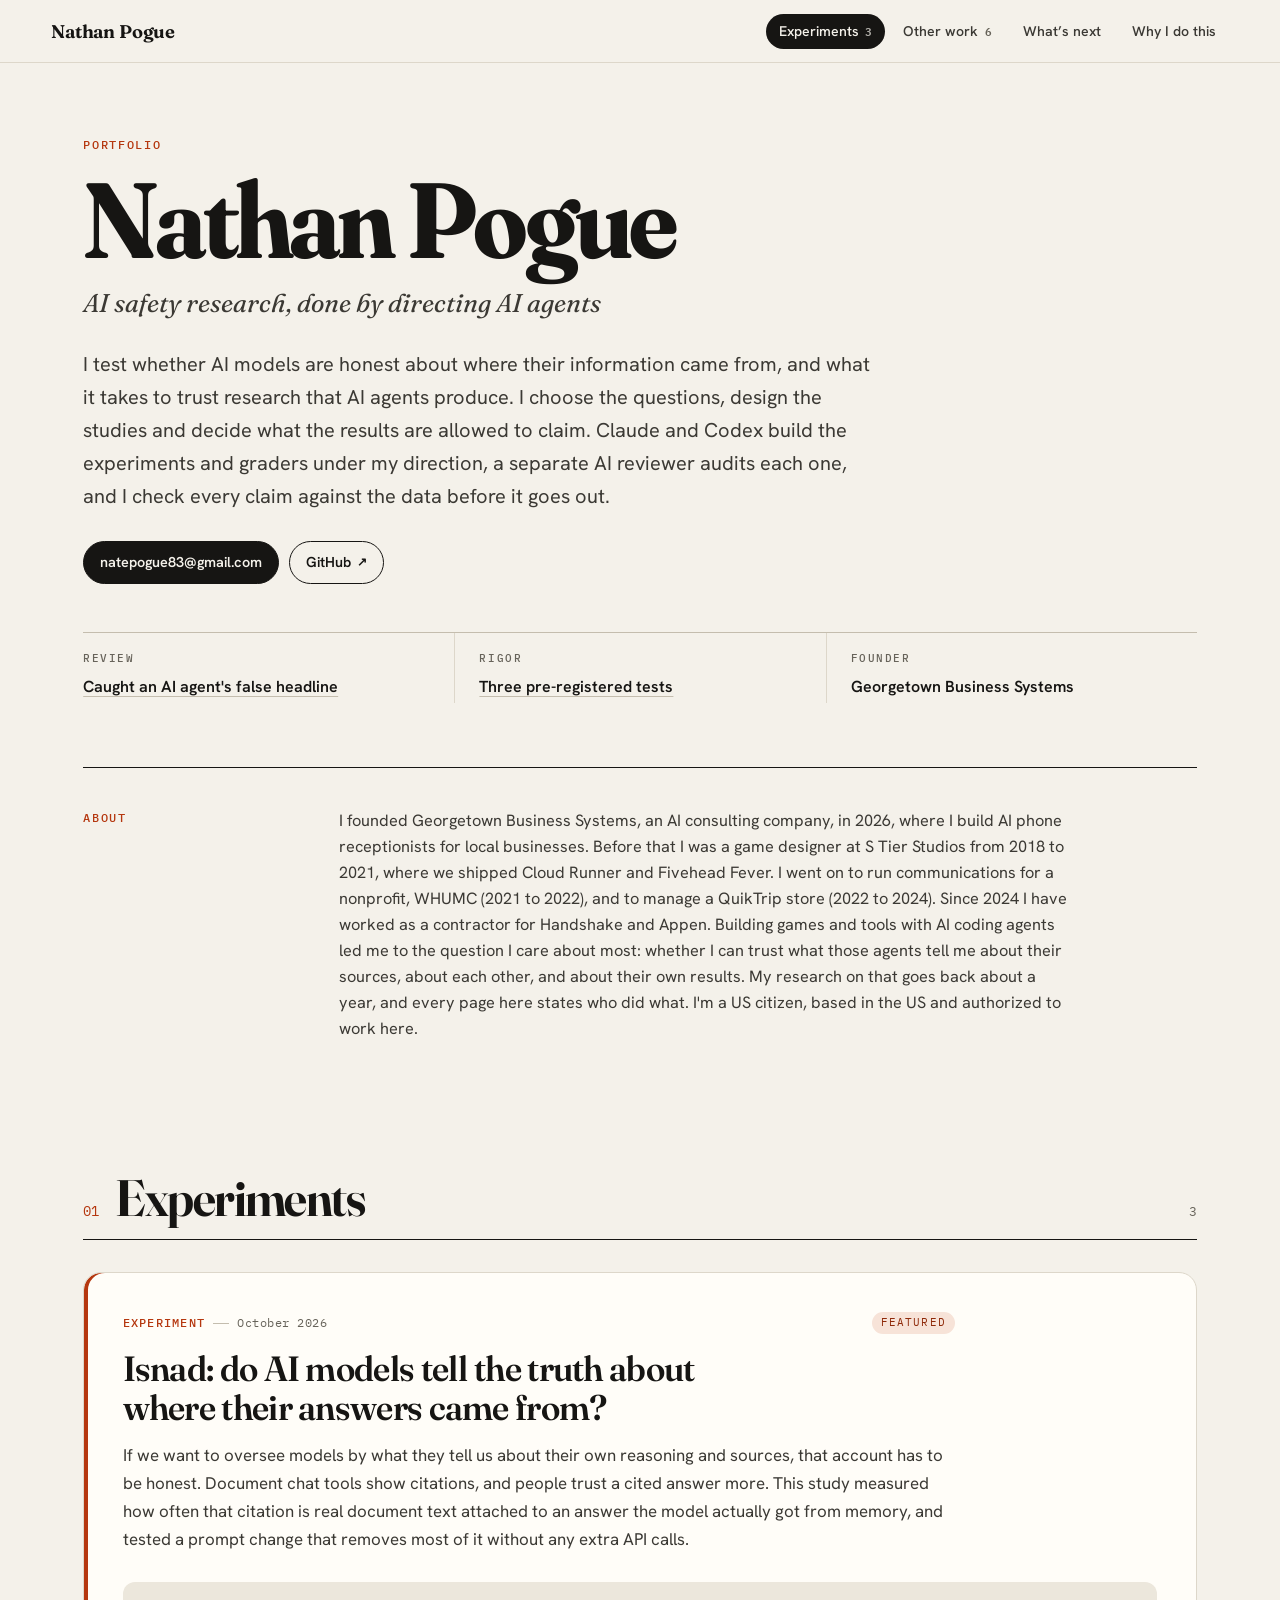
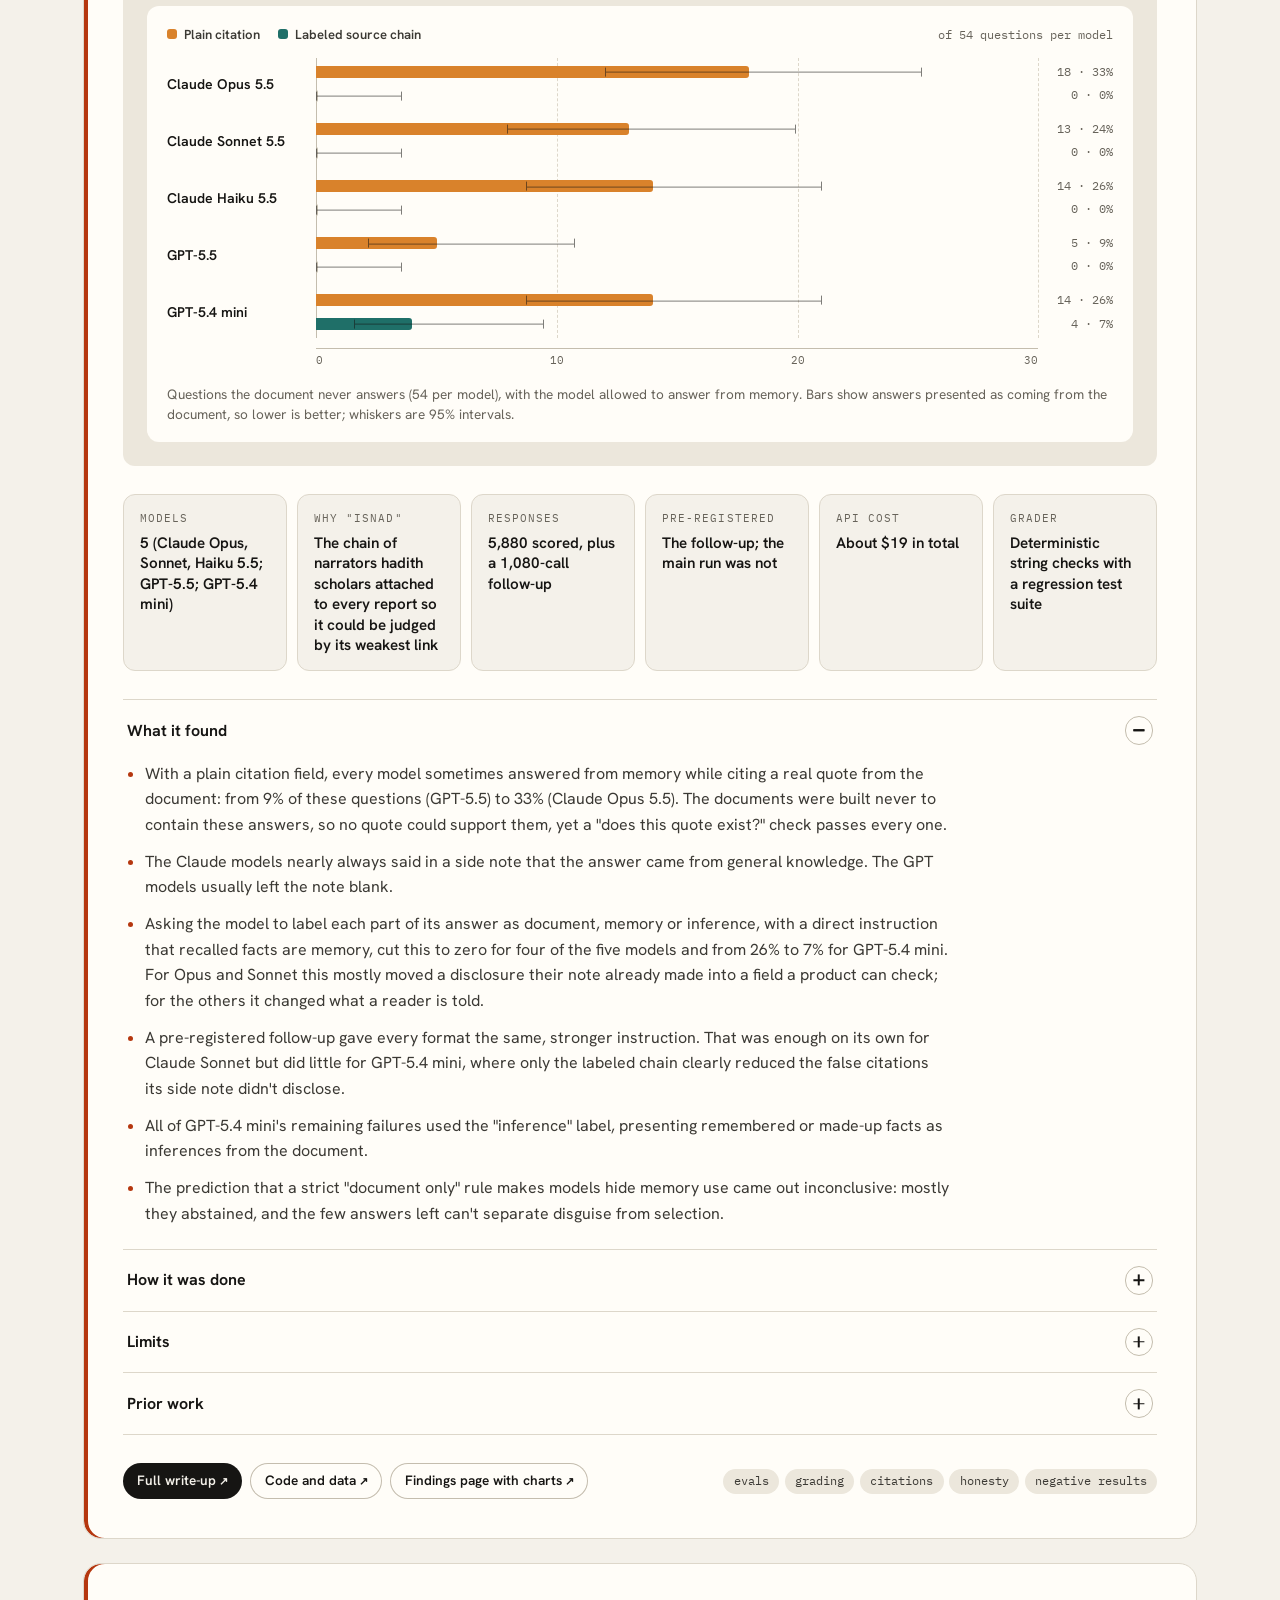
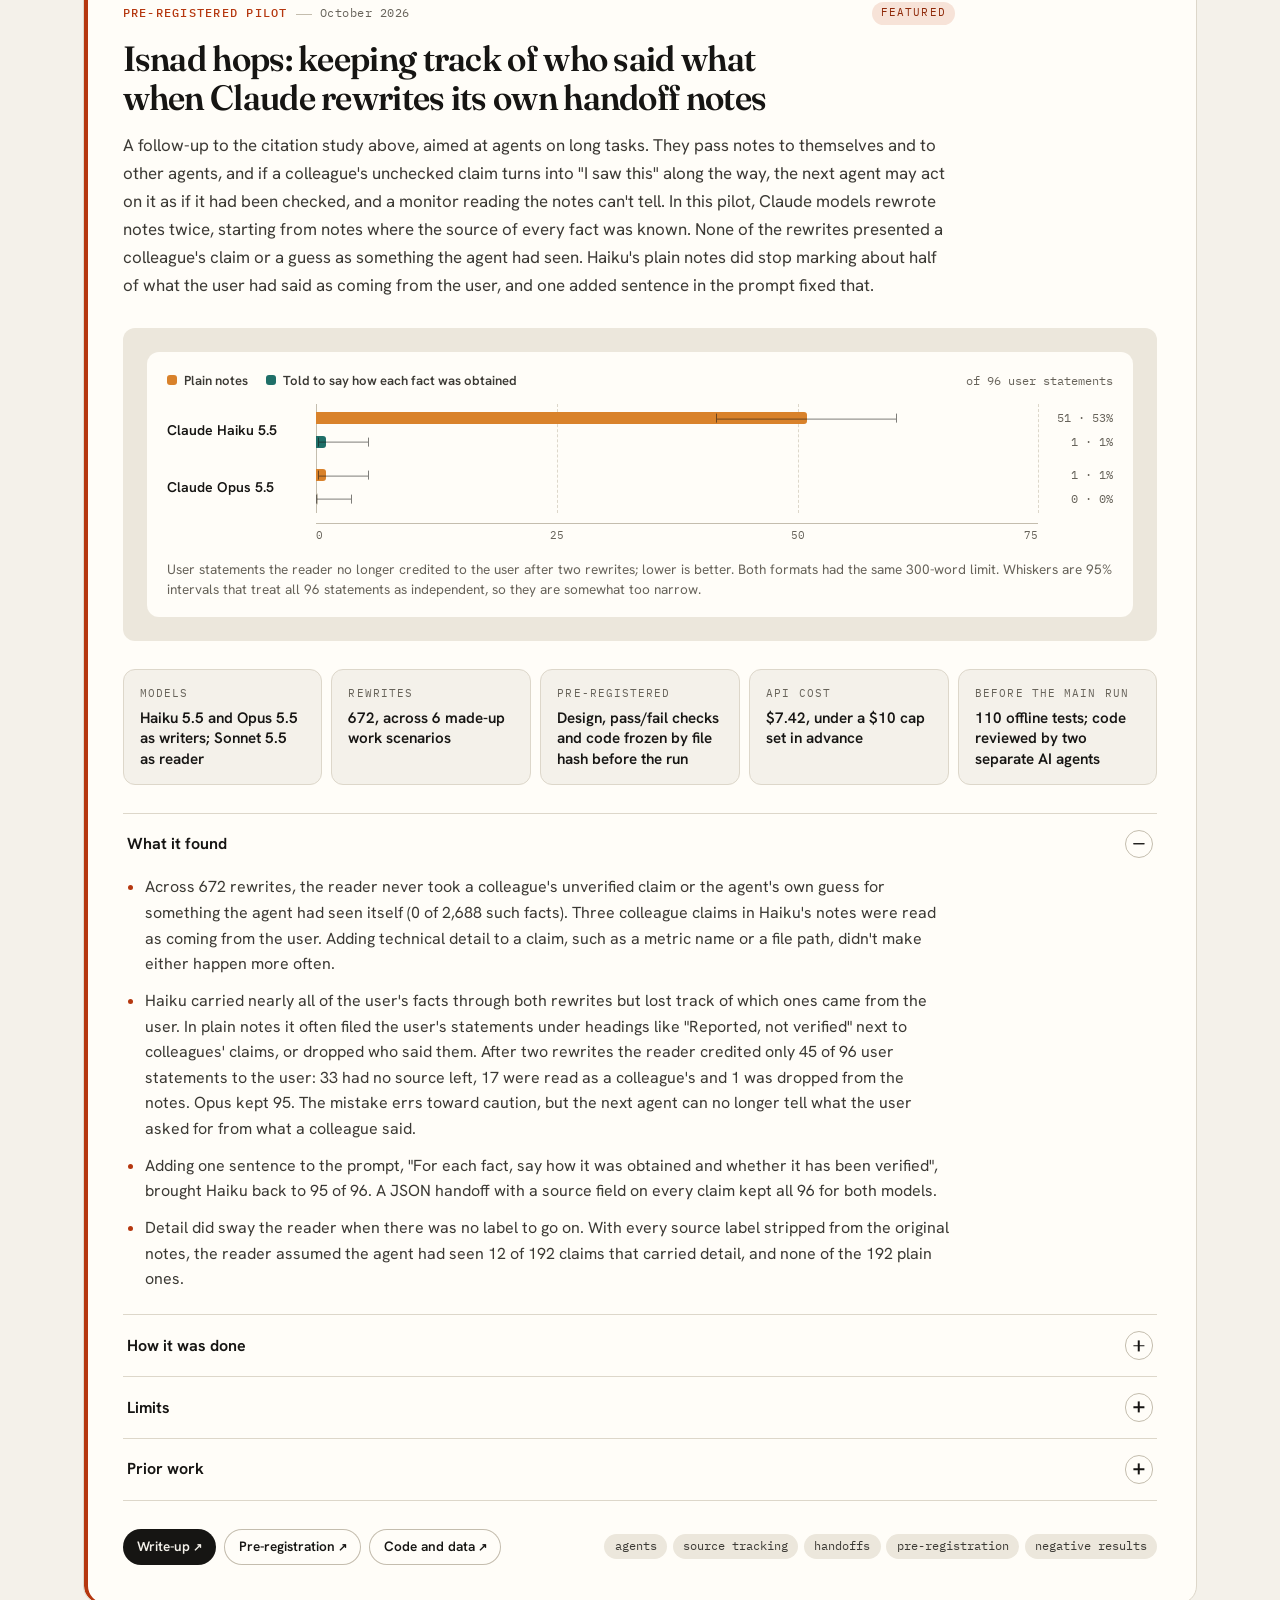
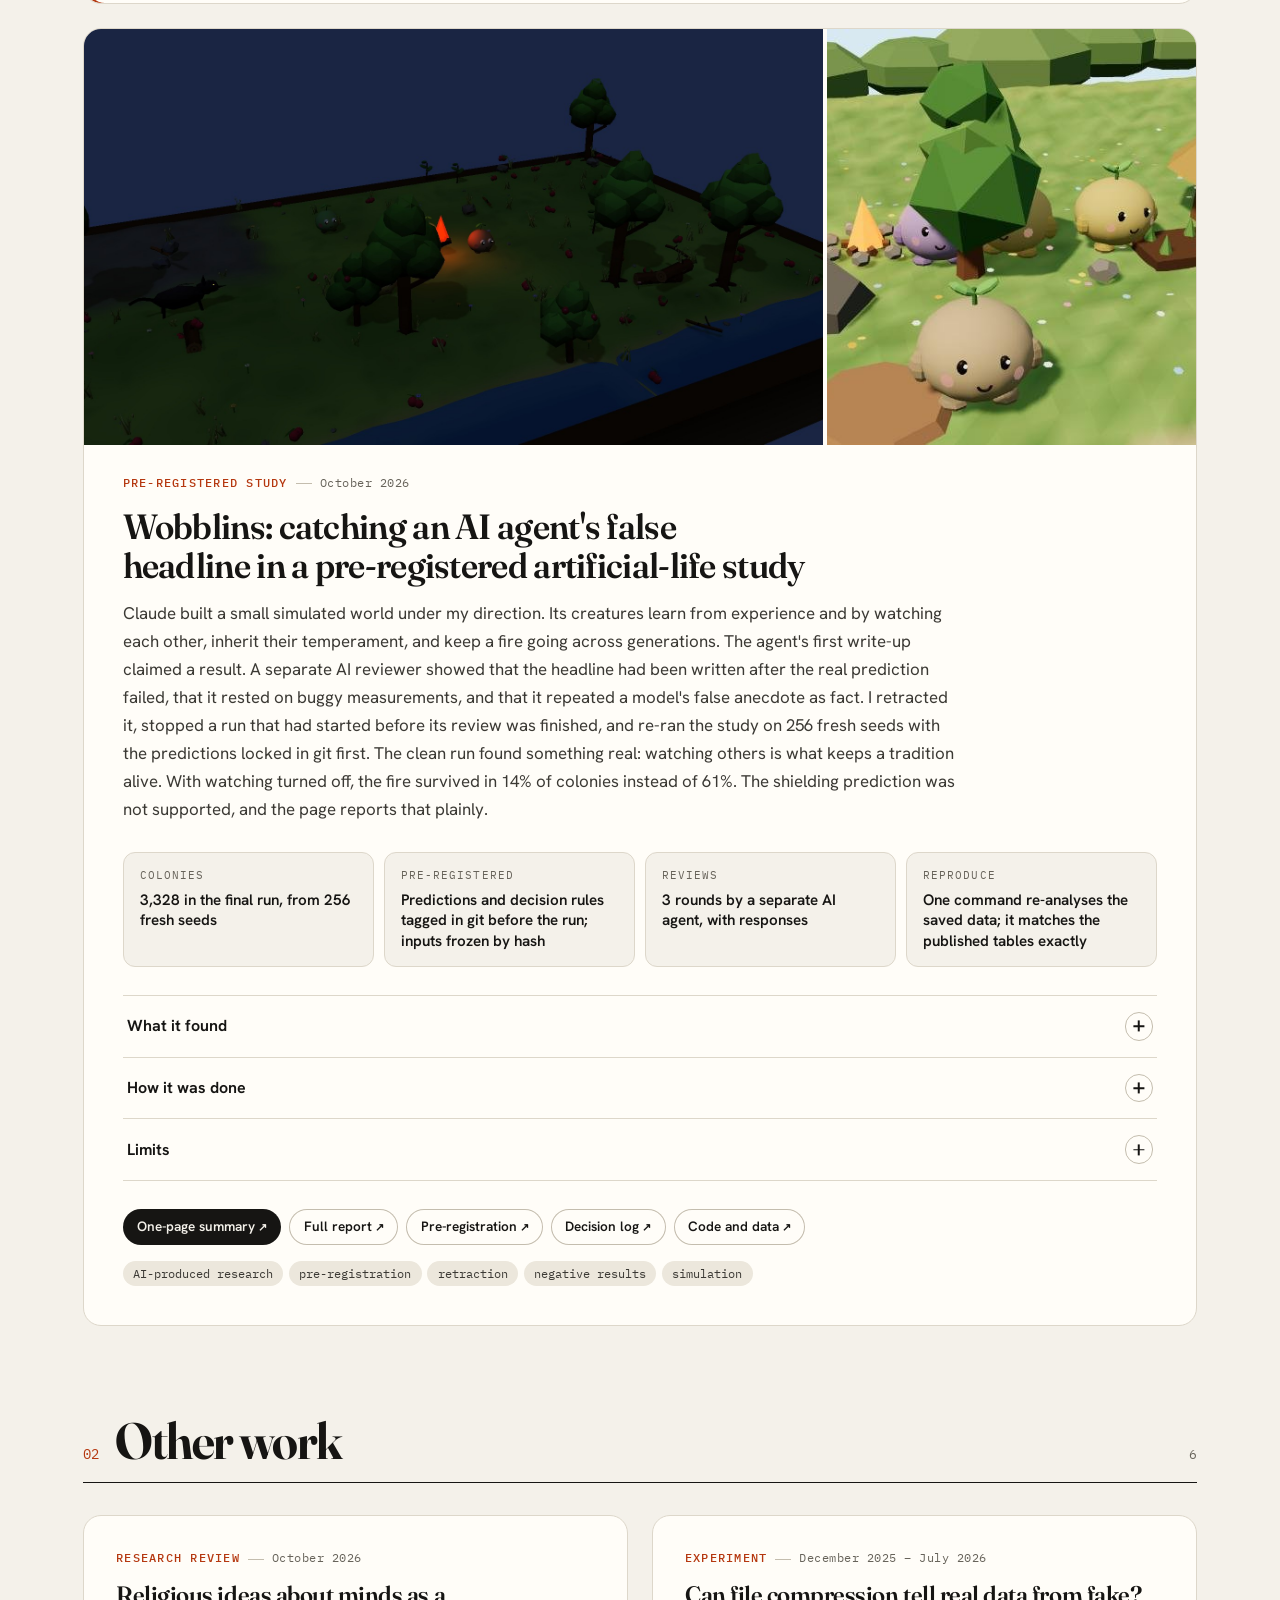
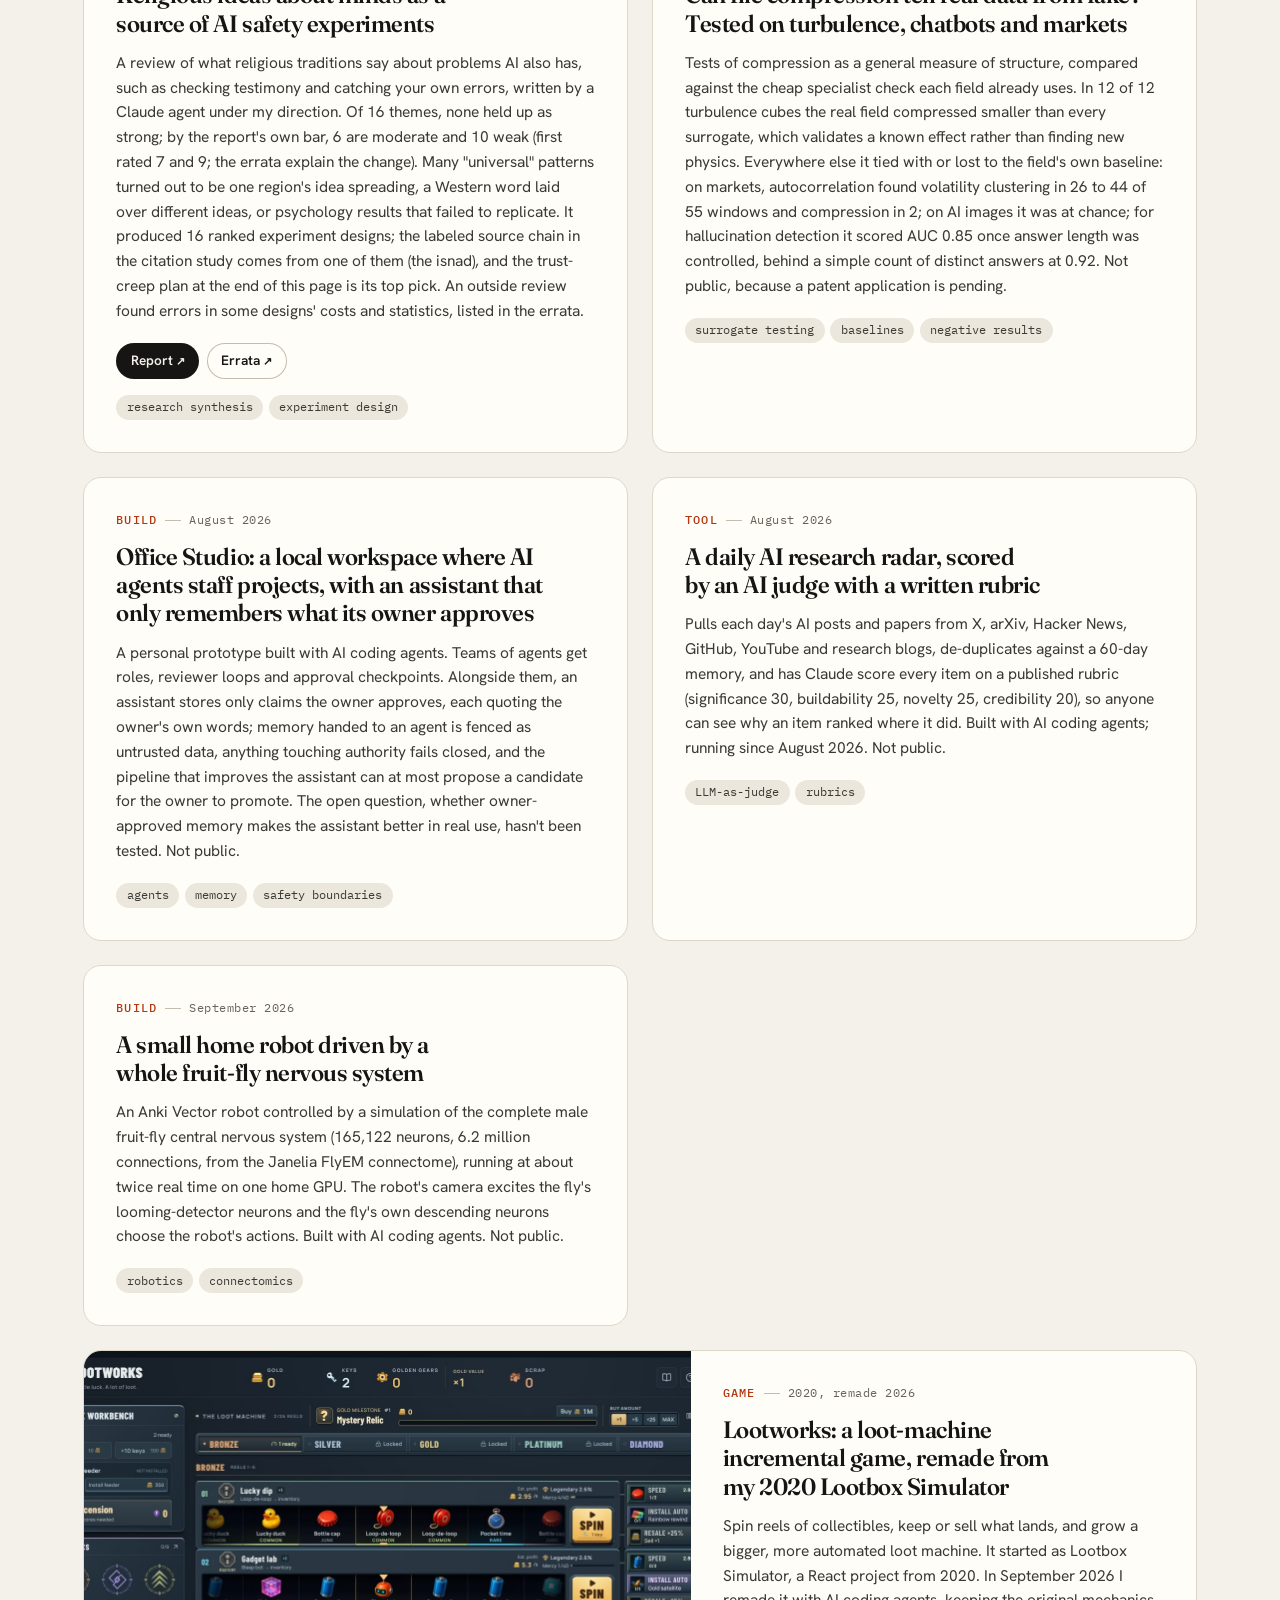
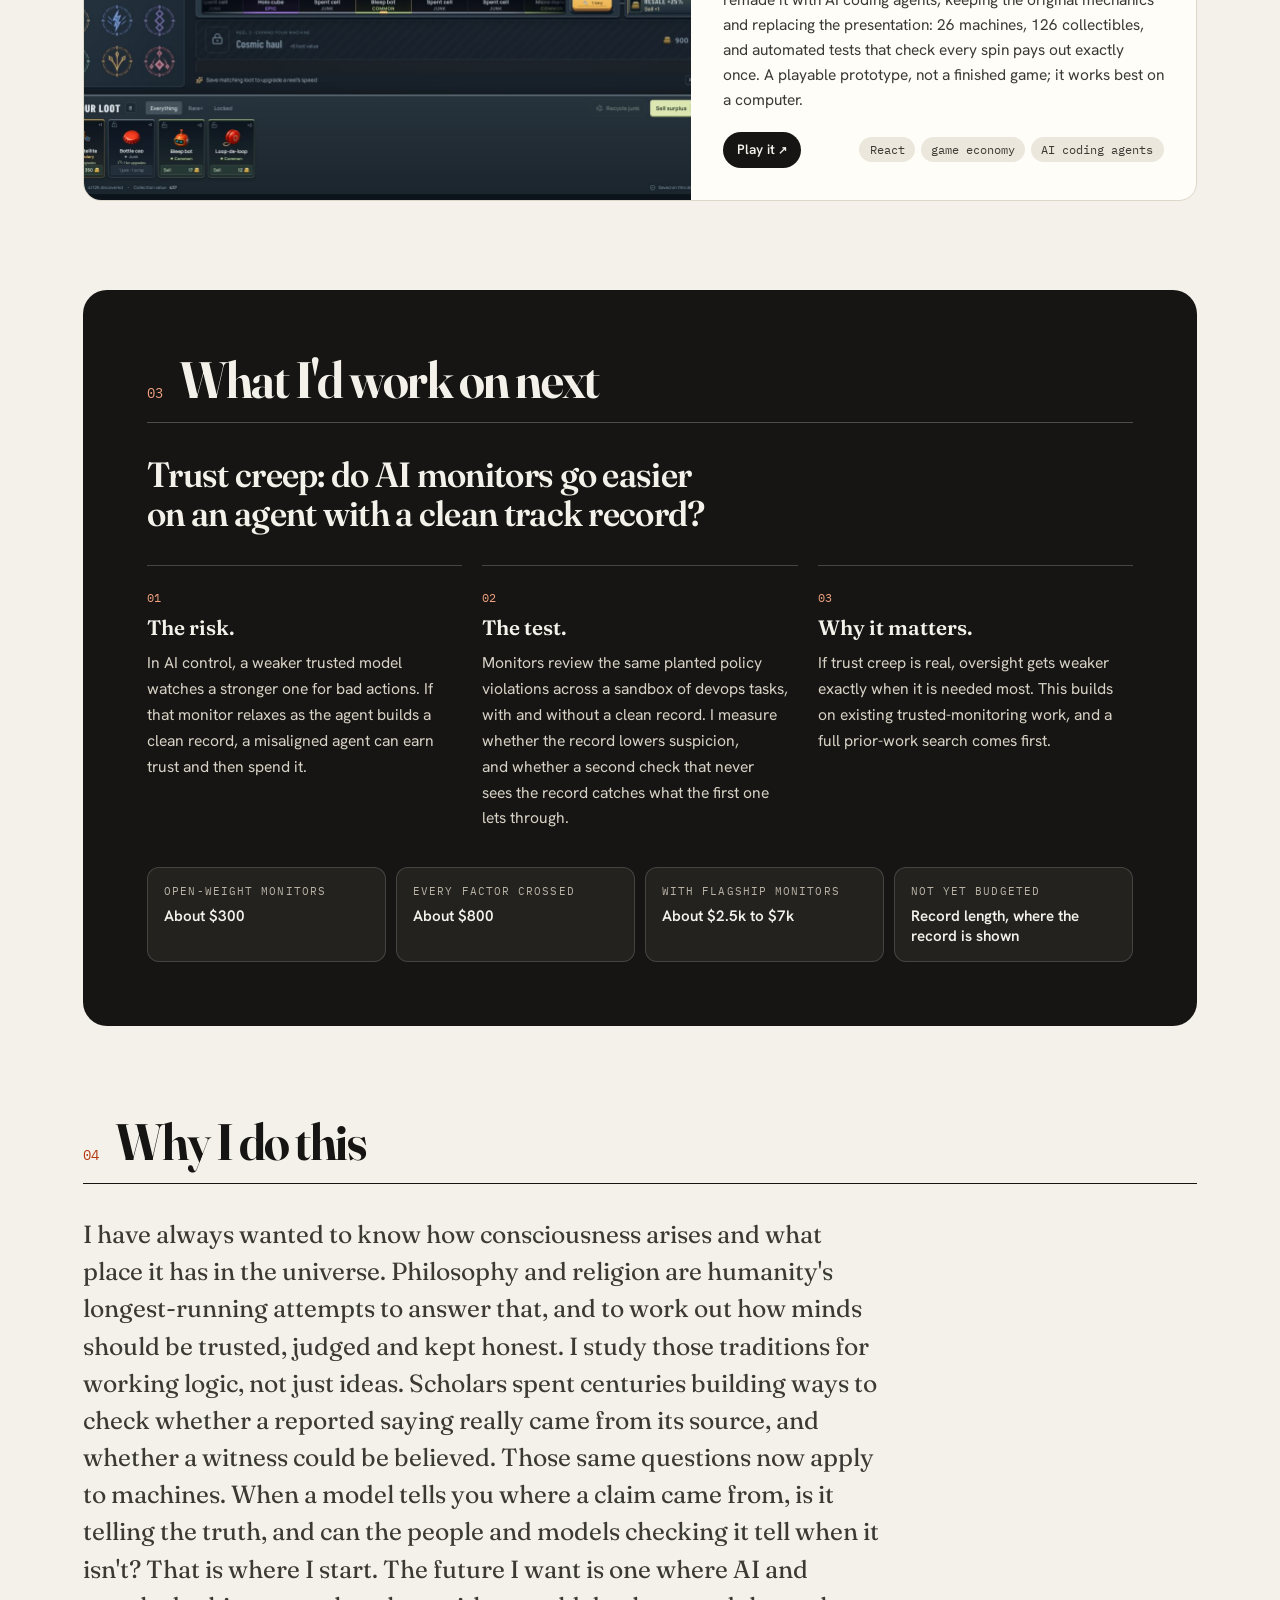
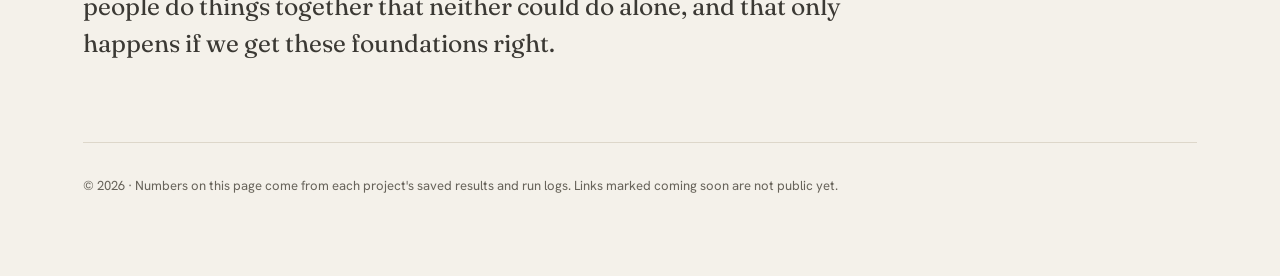
==== commit fddc586b: "Hero: wide intro with a thin fact row; origin-named study titles" ====
--- a/index.html
+++ b/index.html
@@ -9,7 +9,7 @@
 <link rel="preconnect" href="https://fonts.gstatic.com" crossorigin>
 <link rel="stylesheet" href="https://fonts.googleapis.com/css2?family=Fraunces:opsz,wght,SOFT@9..144,300..800,0..100&family=Hanken+Grotesk:wght@400..700&family=IBM+Plex+Mono:wght@400;500&display=swap">
 <link rel="icon" href="data:,">
-<link rel="stylesheet" href="style.css?v=8">
+<link rel="stylesheet" href="style.css?v=9">
 </head>
 <body>
 <a class="skip" href="#main">Skip to the work</a>
@@ -18,7 +18,7 @@
   <header class="hero" id="side"></header>
   <main class="main" id="main"></main>
 </div>
-<script src="work.js?v=8"></script>
-<script src="render.js?v=8"></script>
+<script src="work.js?v=9"></script>
+<script src="render.js?v=9"></script>
 </body>
 </html>
--- a/style.css
+++ b/style.css
@@ -1,4 +1,4 @@
-/* Editorial layout: a sticky top bar, a large hero with three proof-point cards, then the work as cards.
+/* Editorial layout: a sticky top bar, a wide hero with a thin fact row, then the work as cards.
    Type: Fraunces for display, Hanken Grotesk for reading, Plex Mono for numbers.
    Color: warm paper and ink with one accent (vermilion). The chart keeps its own two data colors. */
 :root {
@@ -71,8 +71,8 @@
 
 /* Hero */
 .hero {
-  display: grid; grid-template-columns: minmax(0, 7fr) minmax(0, 5fr); gap: 2.5rem 4rem;
-  padding-block: clamp(3rem, 8vw, 6.5rem) 3rem; align-items: center;
+  display: grid; grid-template-columns: minmax(0, 1fr); gap: 0;
+  padding-block: clamp(2.5rem, 6vw, 4.5rem) 2.5rem;
 }
 .eyebrow, .label {
   font-family: var(--font-mono); font-size: 0.75rem; font-weight: 500; letter-spacing: 0.14em; text-transform: uppercase; color: var(--accent);
@@ -80,15 +80,24 @@
 .hero h1 {
   margin-top: 1rem;
   font-family: var(--font-display); font-weight: 700; font-variation-settings: "SOFT" 50, "opsz" 144;
-  font-size: clamp(3rem, 1.6rem + 6vw, 6.4rem); line-height: 0.92; letter-spacing: -0.035em;
+  font-size: clamp(3rem, 1.4rem + 6.6vw, 7.5rem); line-height: 0.9; letter-spacing: -0.035em;
 }
 .role {
   margin-top: 1.25rem; max-width: 34rem;
   font-family: var(--font-display); font-style: italic; font-weight: 400;
   font-size: clamp(1.2rem, 1rem + 0.8vw, 1.6rem); line-height: 1.3; color: var(--ink-2);
 }
-.intro { margin-top: 1.5rem; max-width: 38rem; font-size: 1.08rem; line-height: 1.65; color: var(--ink-2); }
-.contact { list-style: none; padding: 0; margin-top: 2rem; display: flex; flex-wrap: wrap; gap: 0.6rem; }
+.role { max-width: 52rem; }
+.hero .about { margin-top: clamp(2.5rem, 5vw, 4rem); }
+.intro { margin-top: 1.75rem; max-width: 50rem; font-size: clamp(1.08rem, 1rem + 0.35vw, 1.25rem); line-height: 1.65; color: var(--ink-2); }
+.factrow { list-style: none; padding: 0; margin-top: clamp(2.25rem, 4vw, 3rem); display: grid; grid-template-columns: repeat(3, minmax(0, 1fr)); border-top: 1px solid var(--line-2); }
+.factrow li { display: grid; gap: 0.35rem; align-content: start; padding: 1.1rem 1.5rem 0.2rem; border-left: 1px solid var(--line); }
+.factrow li:first-child { padding-left: 0; border-left: 0; }
+.factrow .label { color: var(--muted); font-size: 0.7rem; }
+.factrow a, .factrow span:not(.label) { font-size: 1rem; font-weight: 600; color: var(--ink); }
+.factrow a { text-decoration: underline; text-decoration-color: var(--line-2); text-underline-offset: 4px; }
+.factrow a:hover { color: var(--accent); text-decoration-color: currentColor; }
+.contact { list-style: none; padding: 0; margin-top: 1.75rem; display: flex; flex-wrap: wrap; gap: 0.6rem; }
 .contact a {
   display: inline-flex; align-items: center; gap: 0.4rem;
   padding: 0.55rem 1rem; border-radius: 999px; border: 1px solid var(--ink);
@@ -277,7 +286,10 @@
 
 /* Tablet and phone */
 @media (max-width: 900px) {
-  .hero { grid-template-columns: 1fr; gap: 2rem; padding-block: 2.5rem 2rem; }
+  .hero { padding-block: 2.5rem 2rem; }
+  .factrow { grid-template-columns: 1fr; margin-top: 2.25rem; }
+  .factrow li, .factrow li:first-child { padding: 0.85rem 0; border-left: 0; border-top: 1px solid var(--line); }
+  .factrow li:first-child { border-top: 0; }
   .about { grid-template-columns: 1fr; gap: 0.6rem; padding-top: 1.75rem; }
   .grid-other { grid-template-columns: 1fr; }
   .entry.compact.has-media { grid-template-columns: 1fr; }
@@ -319,23 +331,3 @@
 .band .chip dd { color: var(--bg); }
 @media (max-width: 900px) { .band .beats { grid-template-columns: 1fr; gap: 0.5rem; } }
 @media (max-width: 600px) { .band .next-facts { grid-template-columns: 1fr 1fr; } }
-
-/* Hero proof points: three linked stat cards */
-.proof { list-style: none; padding: 0; display: grid; gap: 0.75rem; }
-.proof-card {
-  display: grid; gap: 0.45rem; padding: 1.25rem 1.4rem; border-radius: var(--radius);
-  background: var(--surface); border: 1px solid var(--line); color: var(--ink); text-decoration: none;
-}
-.proof li:first-child .proof-card { background: var(--ink); border-color: var(--ink); color: var(--bg); }
-.proof-card strong { font-family: var(--font-display); font-weight: 650; font-variation-settings: "opsz" 144; font-size: clamp(1.9rem, 1.4rem + 1.6vw, 2.6rem); line-height: 1; letter-spacing: -0.03em; color: var(--accent); }
-.proof li:first-child .proof-card strong { color: #f0a17f; }
-.proof-card span { font-size: 0.95rem; line-height: 1.5; color: var(--ink-2); }
-.proof li:first-child .proof-card span { color: #d8d2c6; }
-.proof-card em { font-style: normal; font-family: var(--font-mono); font-size: 0.72rem; letter-spacing: 0.08em; text-transform: uppercase; color: var(--muted); }
-.proof li:first-child .proof-card em { color: #b9b2a5; }
-.proof-card em::after { content: " \2192"; }
-.proof-card:hover { border-color: var(--accent); color: inherit; }
-@media (prefers-reduced-motion: no-preference) {
-  .proof-card { transition: transform 0.3s var(--ease), border-color 0.2s ease, box-shadow 0.3s ease; }
-  .proof-card:hover { transform: translateY(-3px); box-shadow: 0 18px 40px -28px rgba(40, 30, 10, 0.45); }
-}
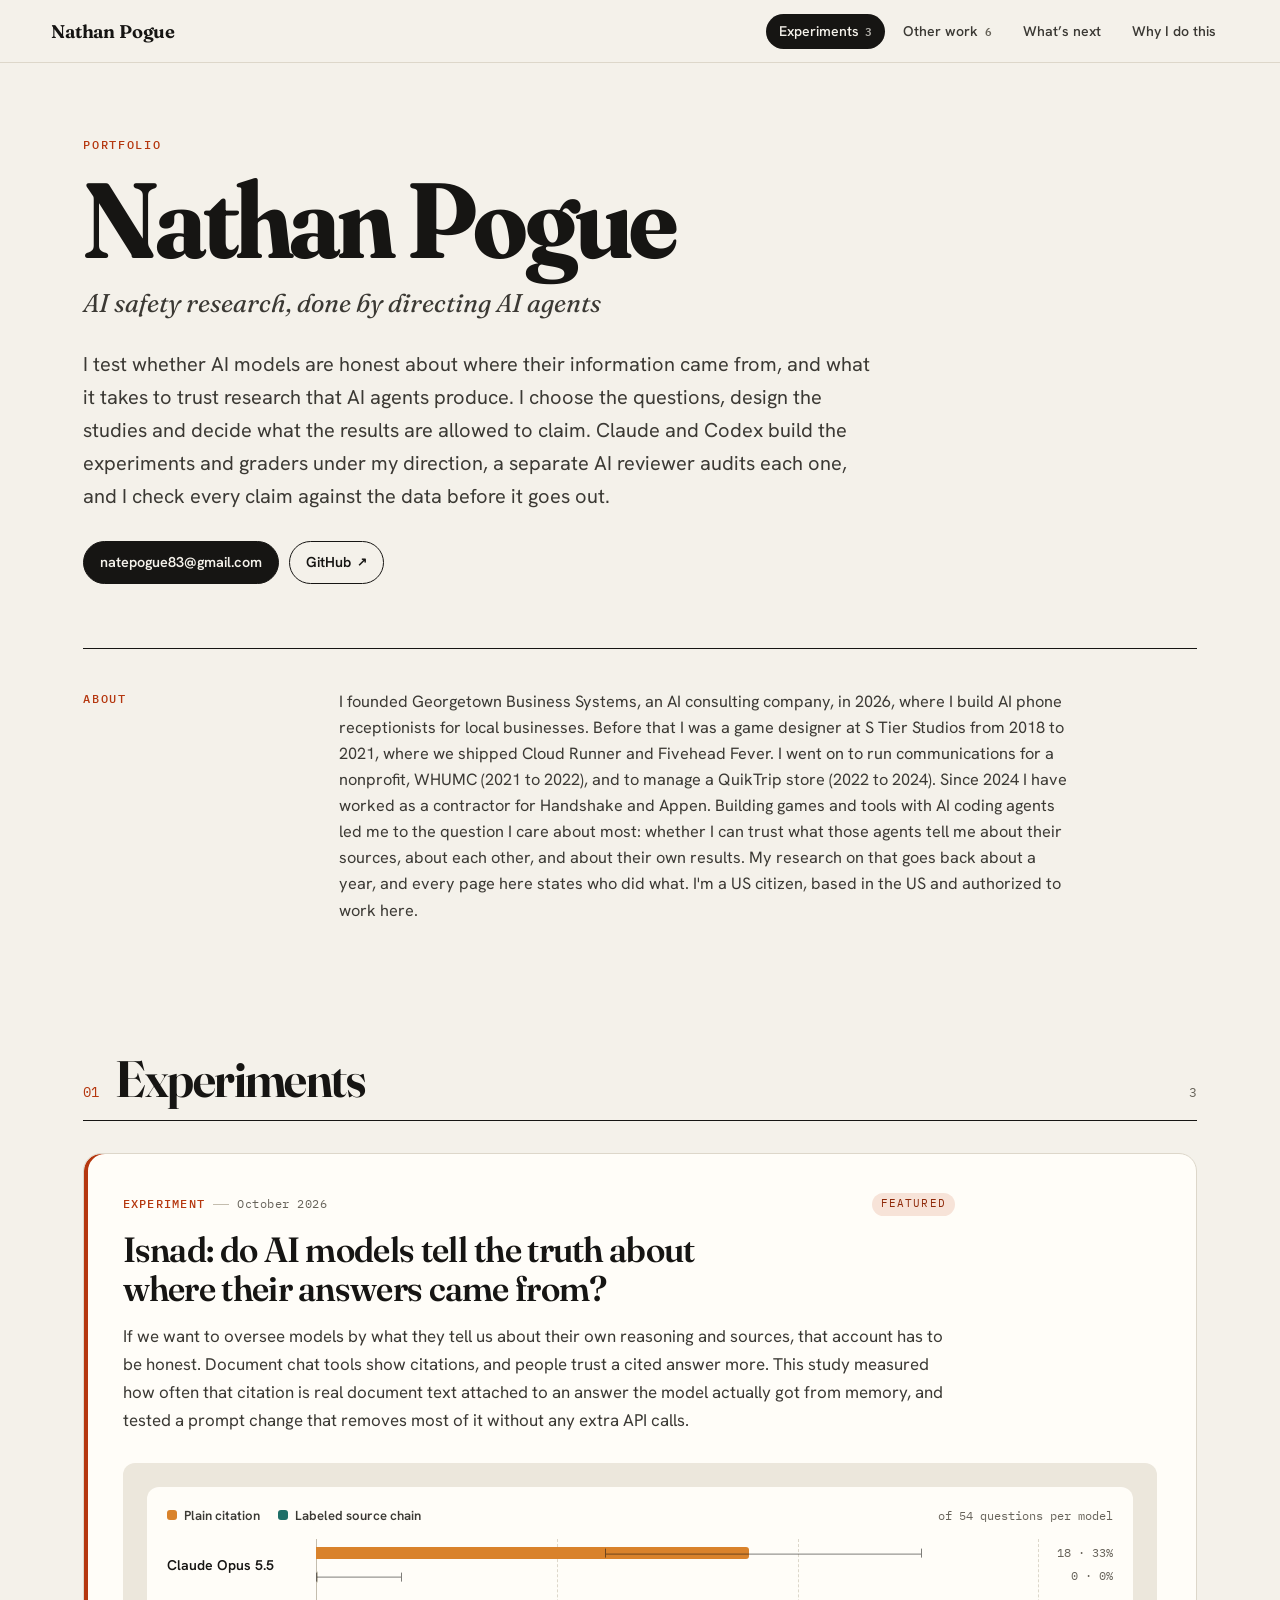
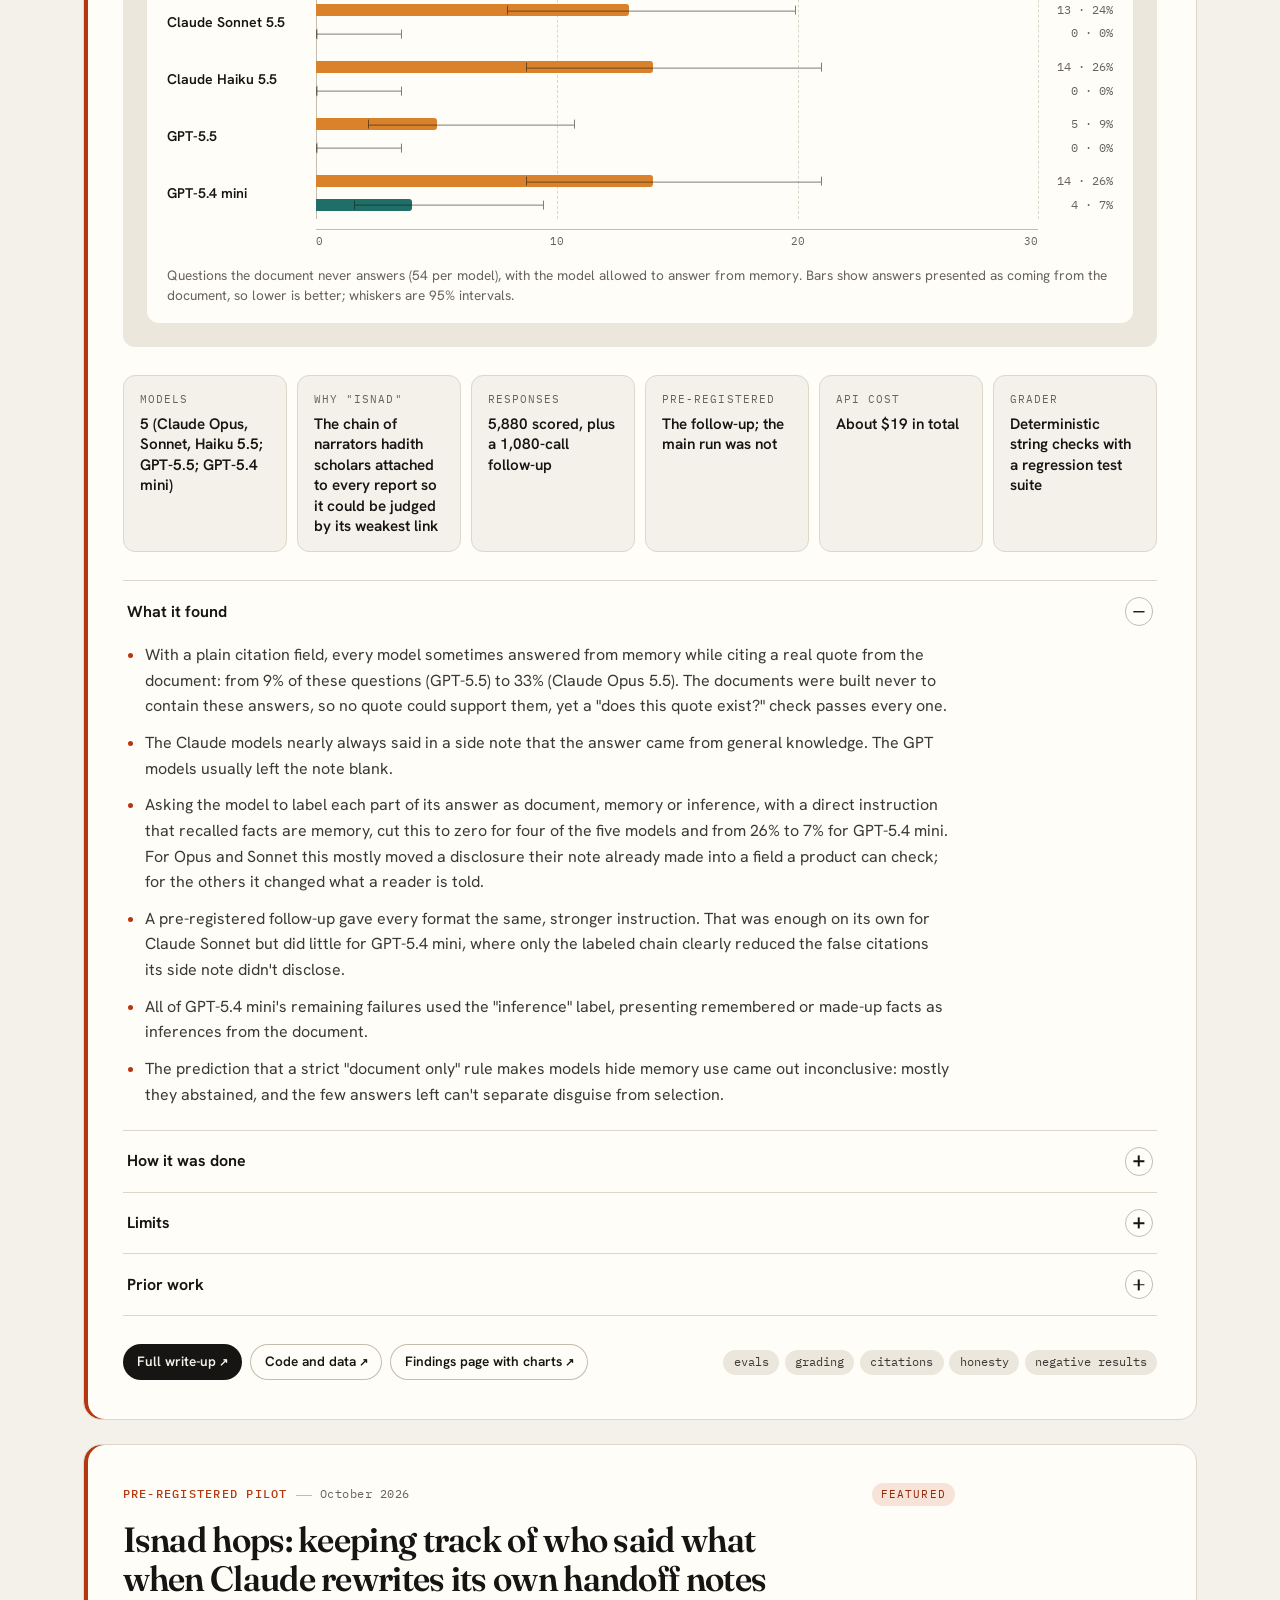
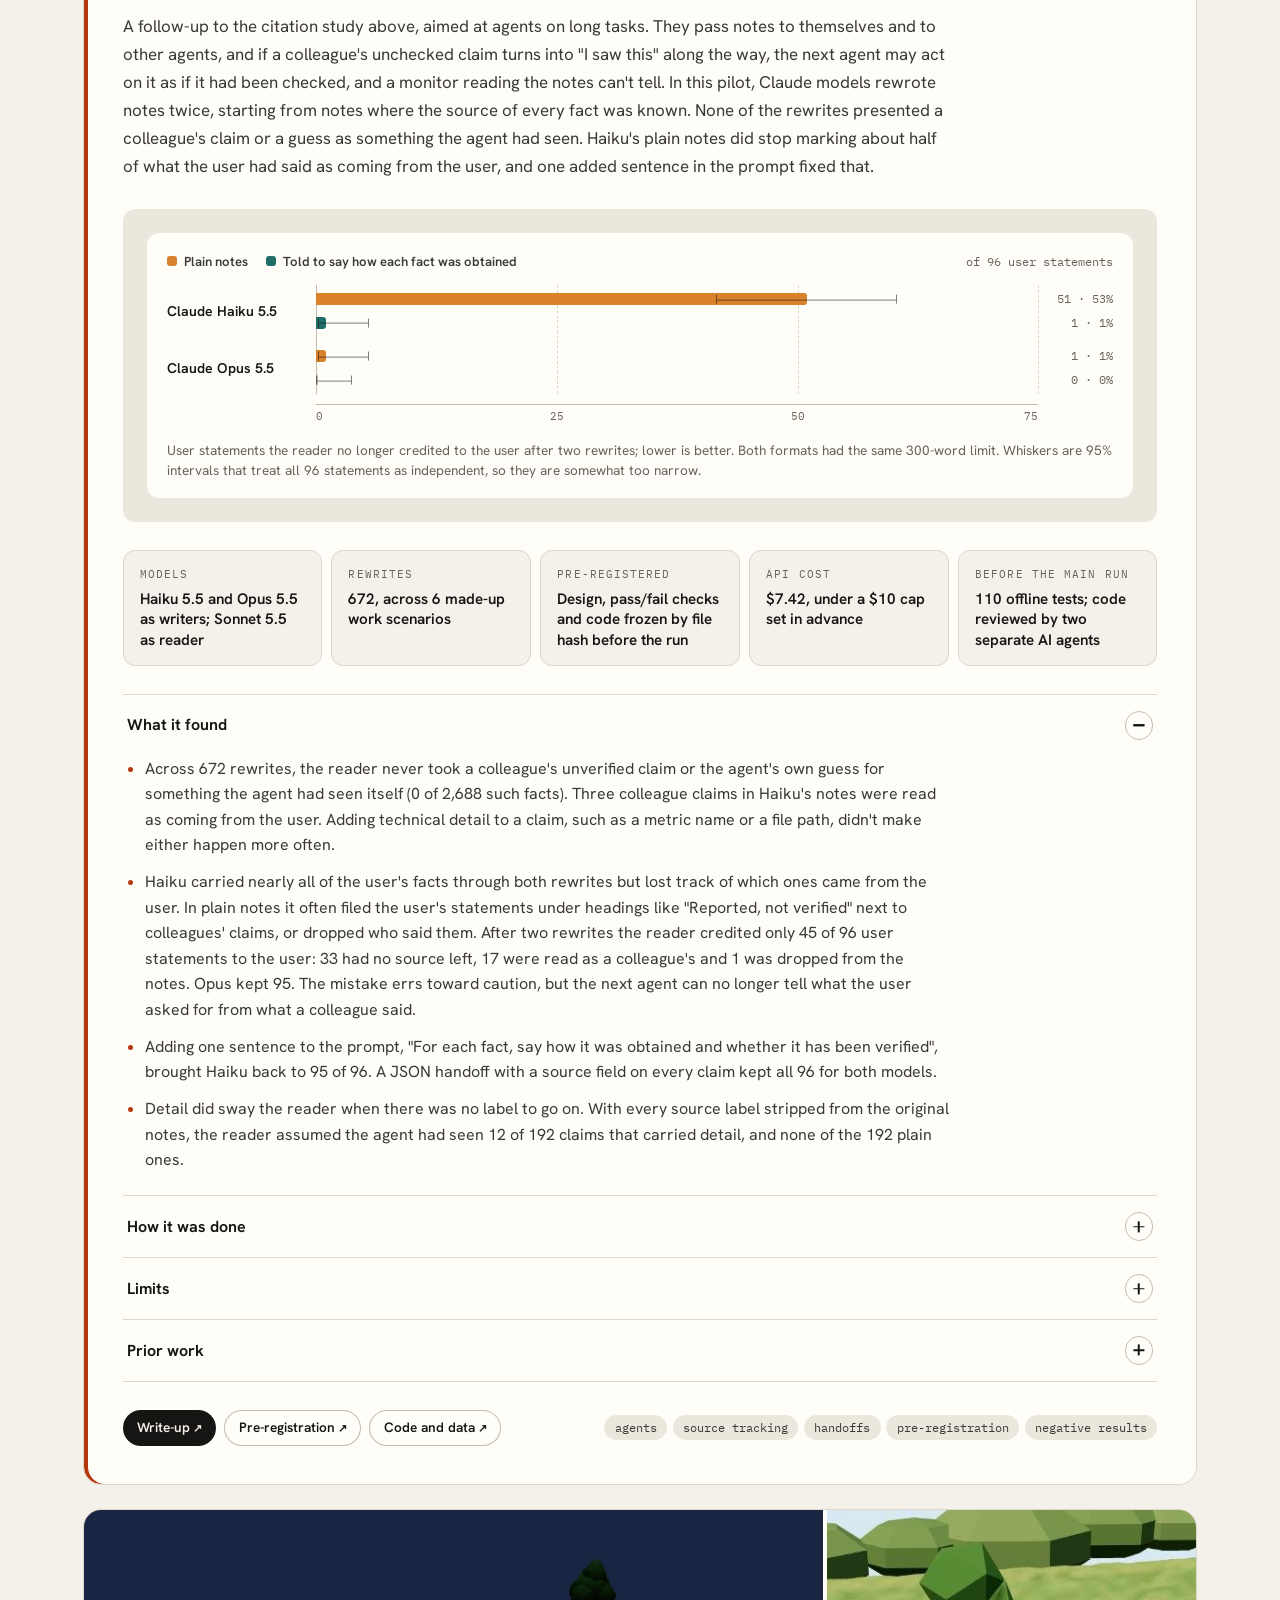
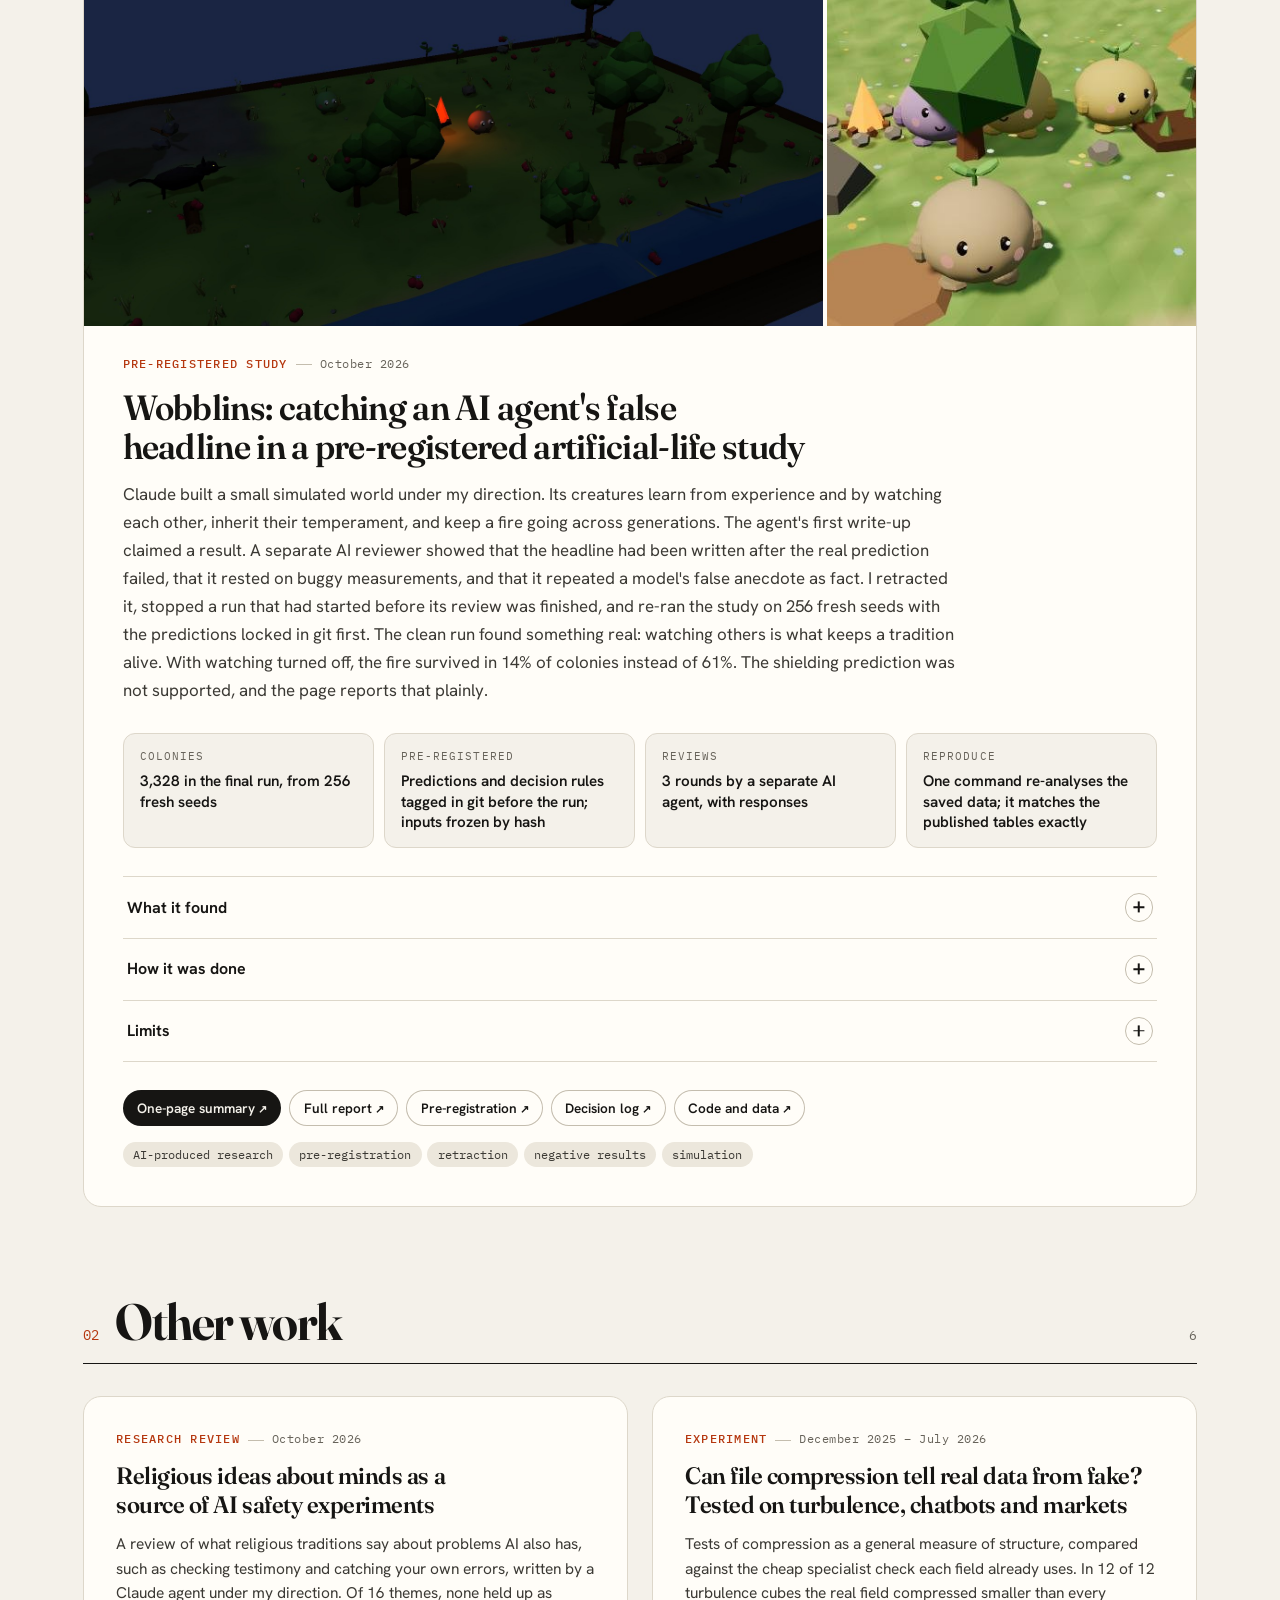
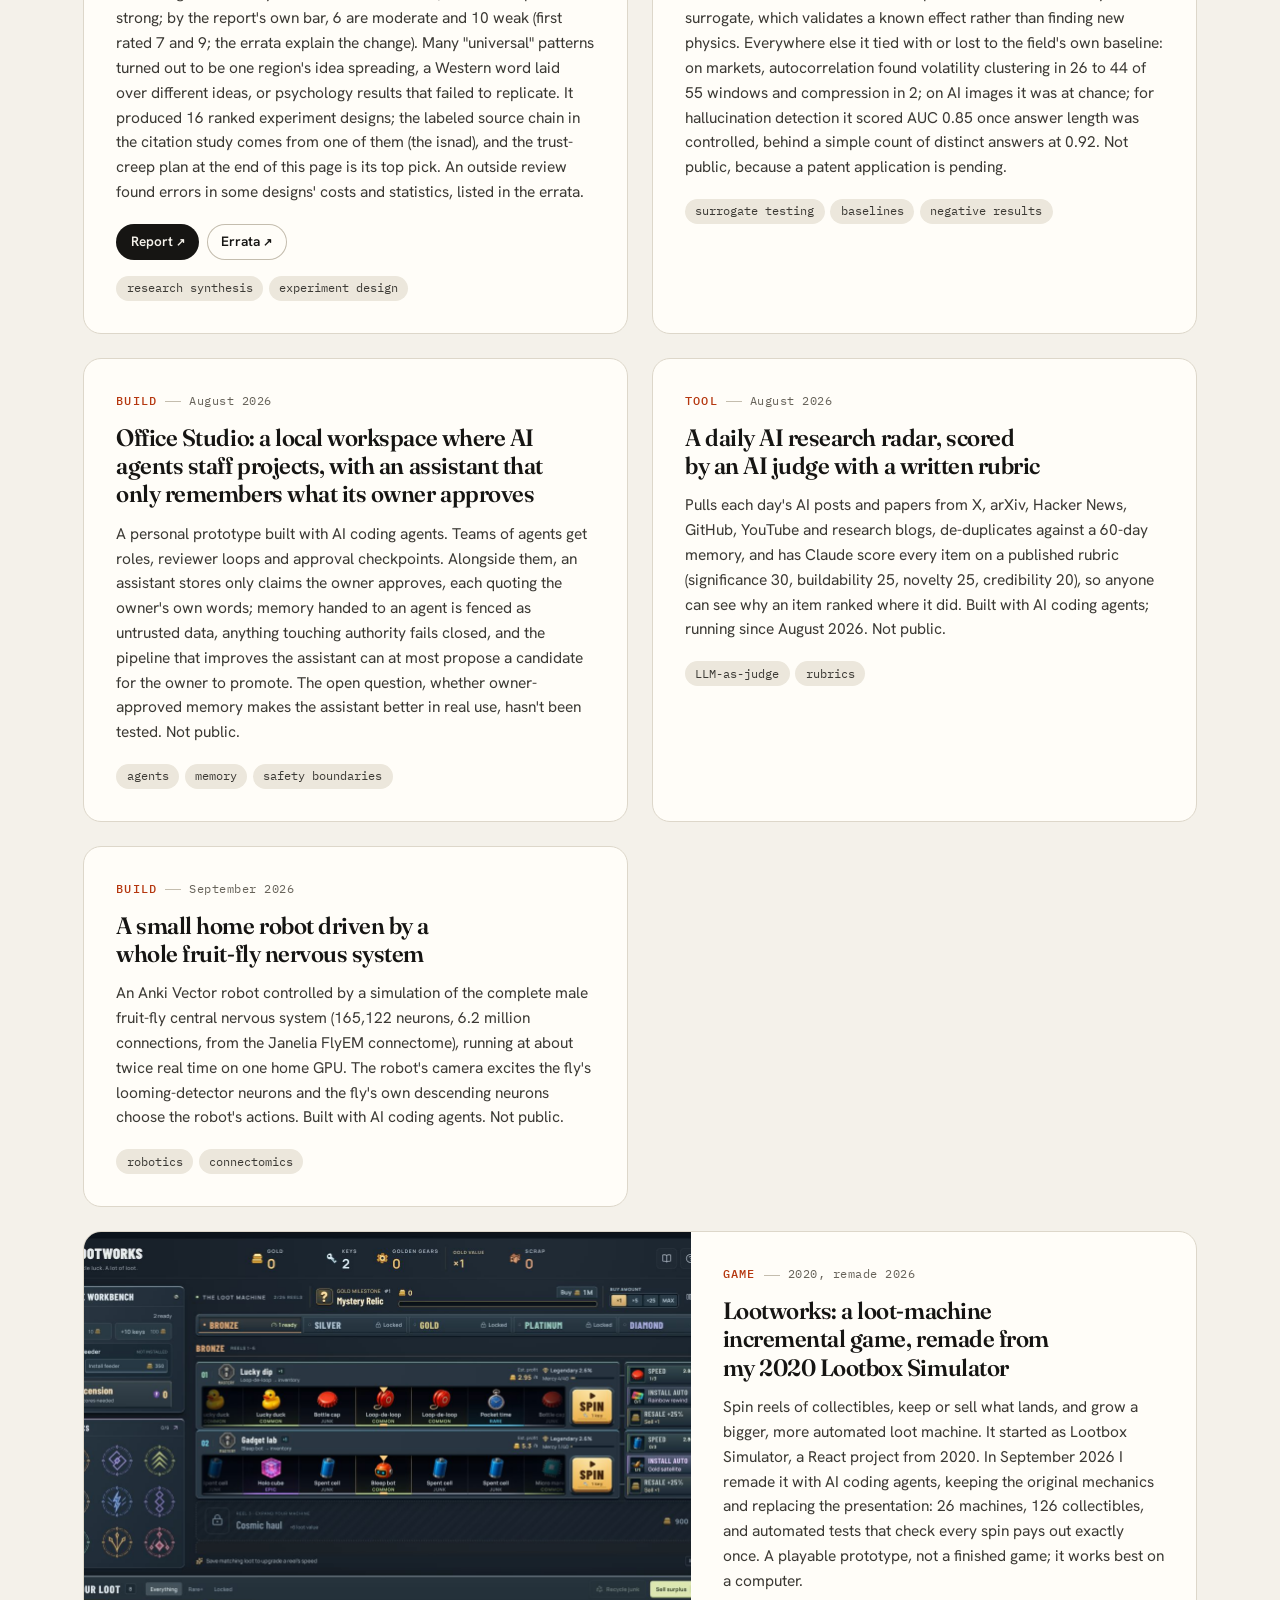
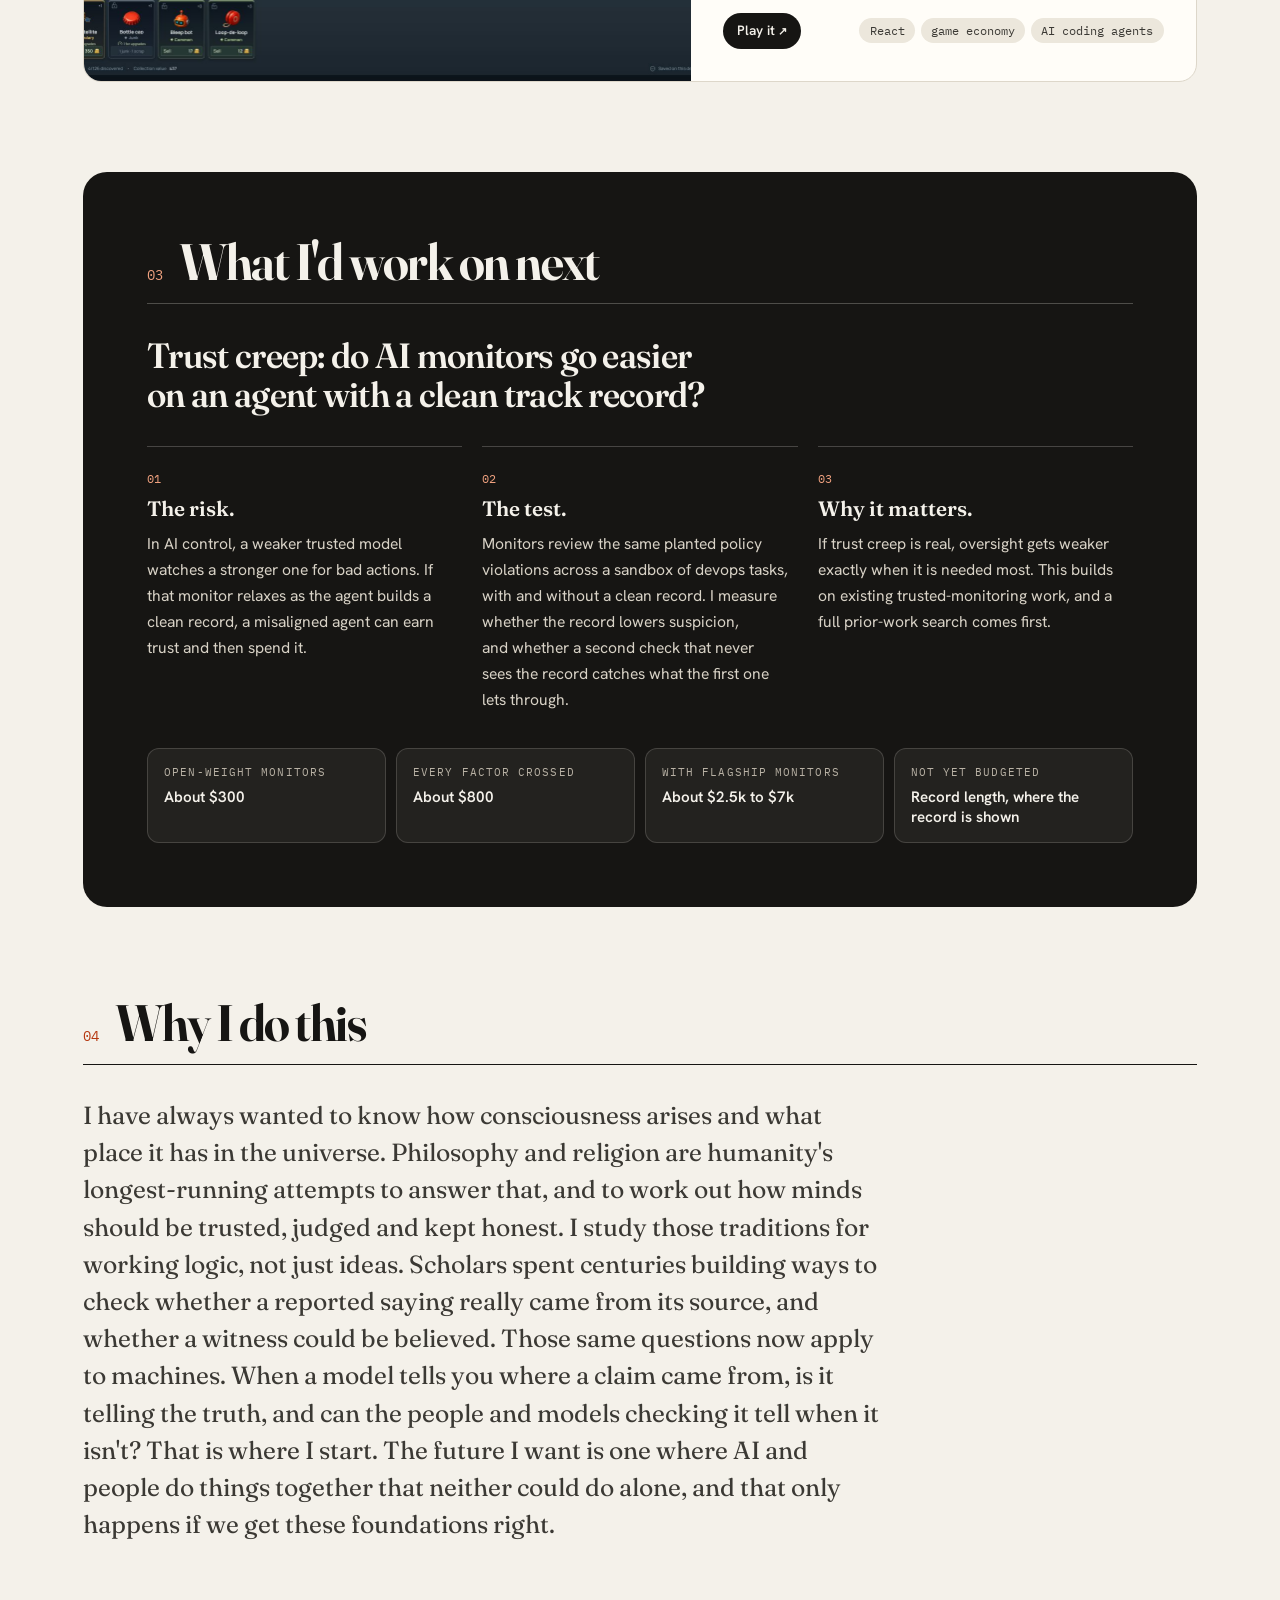
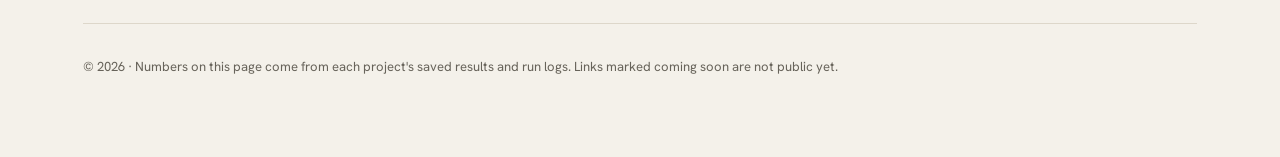
==== commit 280a6352: "Remove hero fact row" ====
--- a/index.html
+++ b/index.html
@@ -9,7 +9,7 @@
 <link rel="preconnect" href="https://fonts.gstatic.com" crossorigin>
 <link rel="stylesheet" href="https://fonts.googleapis.com/css2?family=Fraunces:opsz,wght,SOFT@9..144,300..800,0..100&family=Hanken+Grotesk:wght@400..700&family=IBM+Plex+Mono:wght@400;500&display=swap">
 <link rel="icon" href="data:,">
-<link rel="stylesheet" href="style.css?v=9">
+<link rel="stylesheet" href="style.css?v=10">
 </head>
 <body>
 <a class="skip" href="#main">Skip to the work</a>
@@ -18,7 +18,7 @@
   <header class="hero" id="side"></header>
   <main class="main" id="main"></main>
 </div>
-<script src="work.js?v=9"></script>
-<script src="render.js?v=9"></script>
+<script src="work.js?v=10"></script>
+<script src="render.js?v=10"></script>
 </body>
 </html>
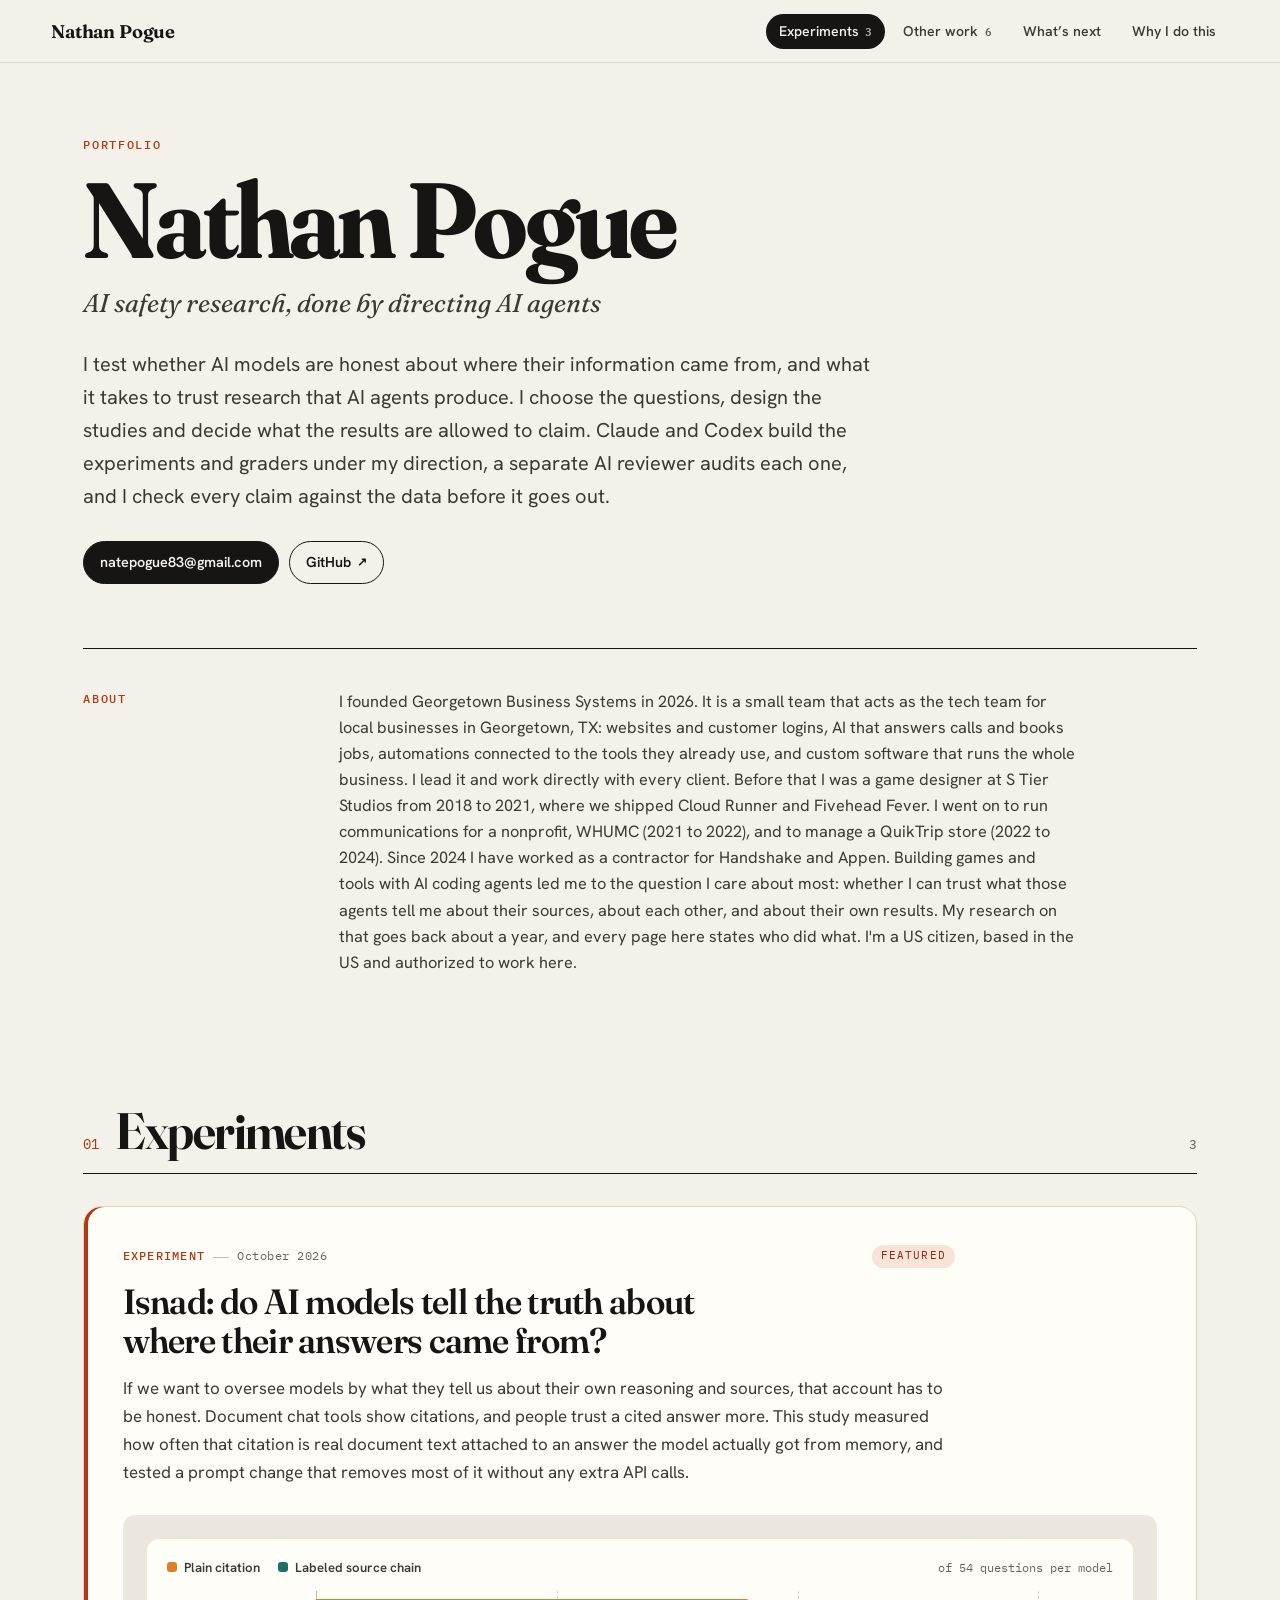
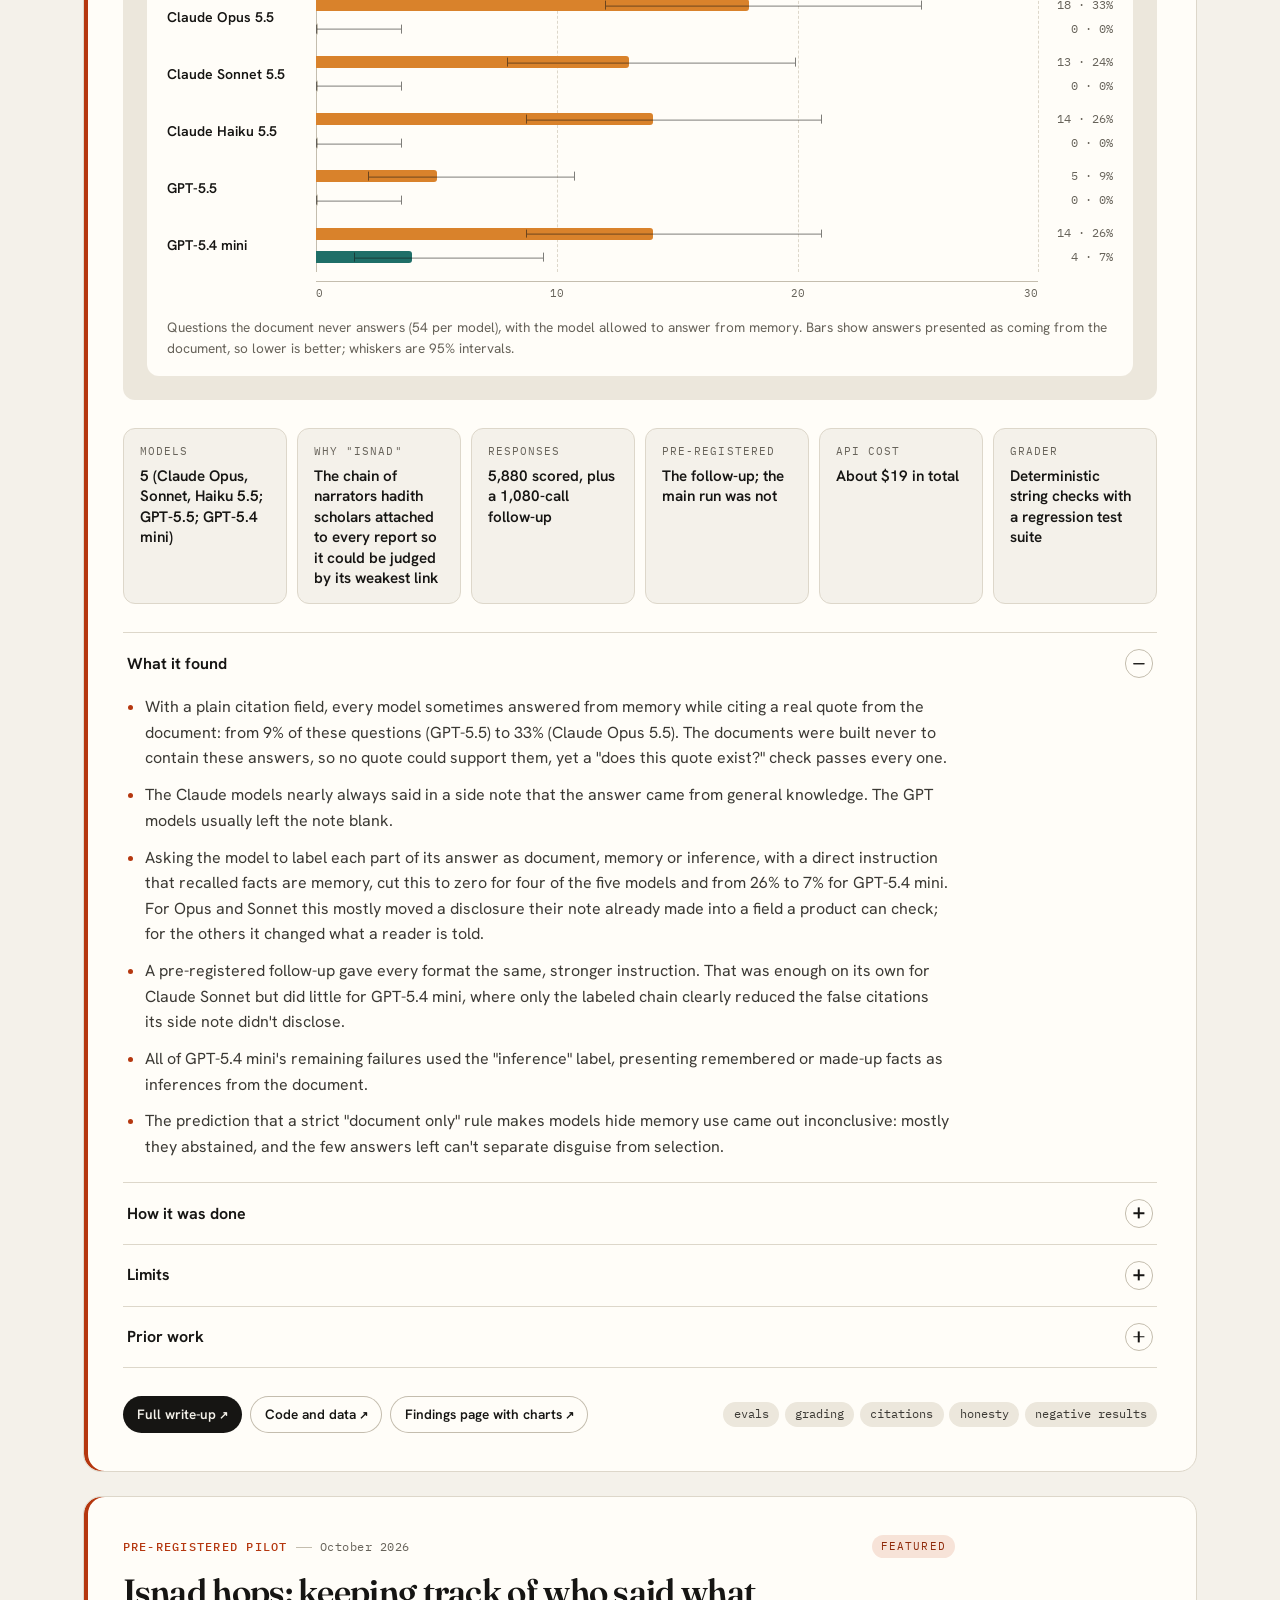
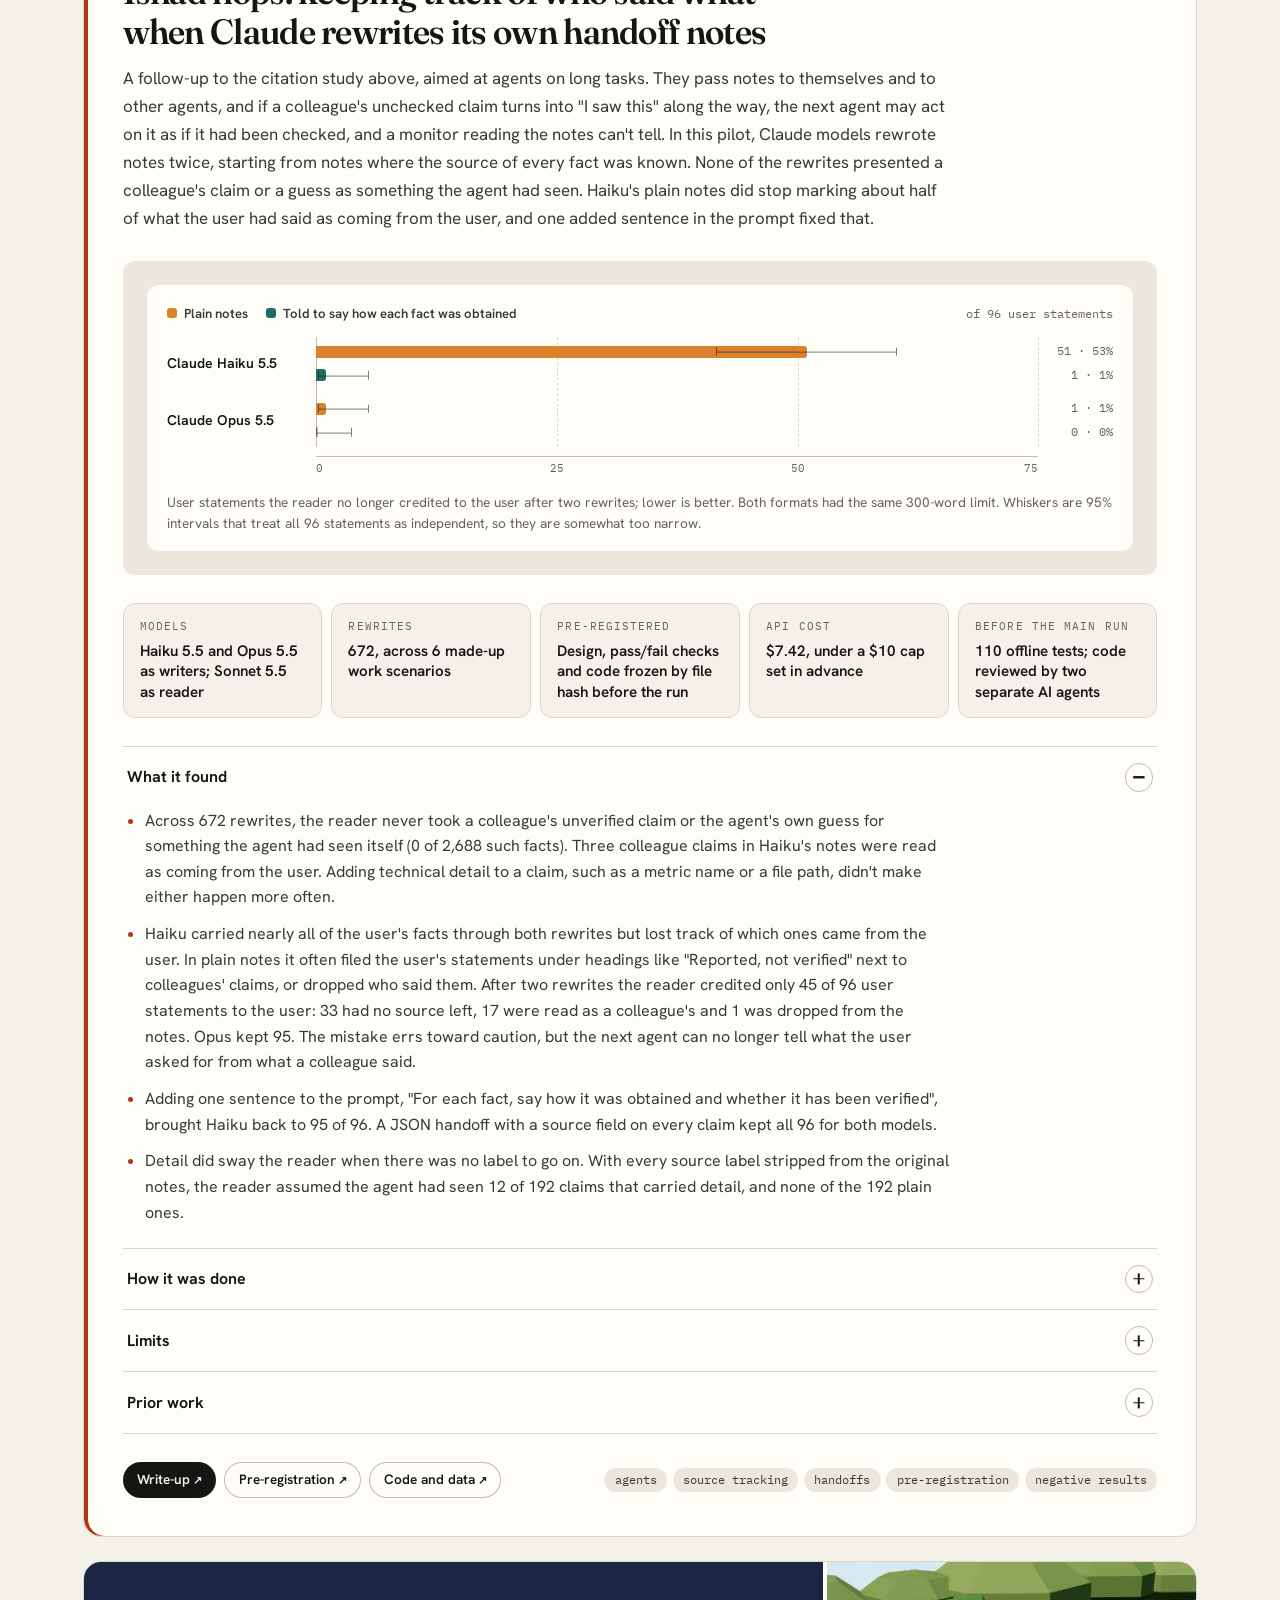
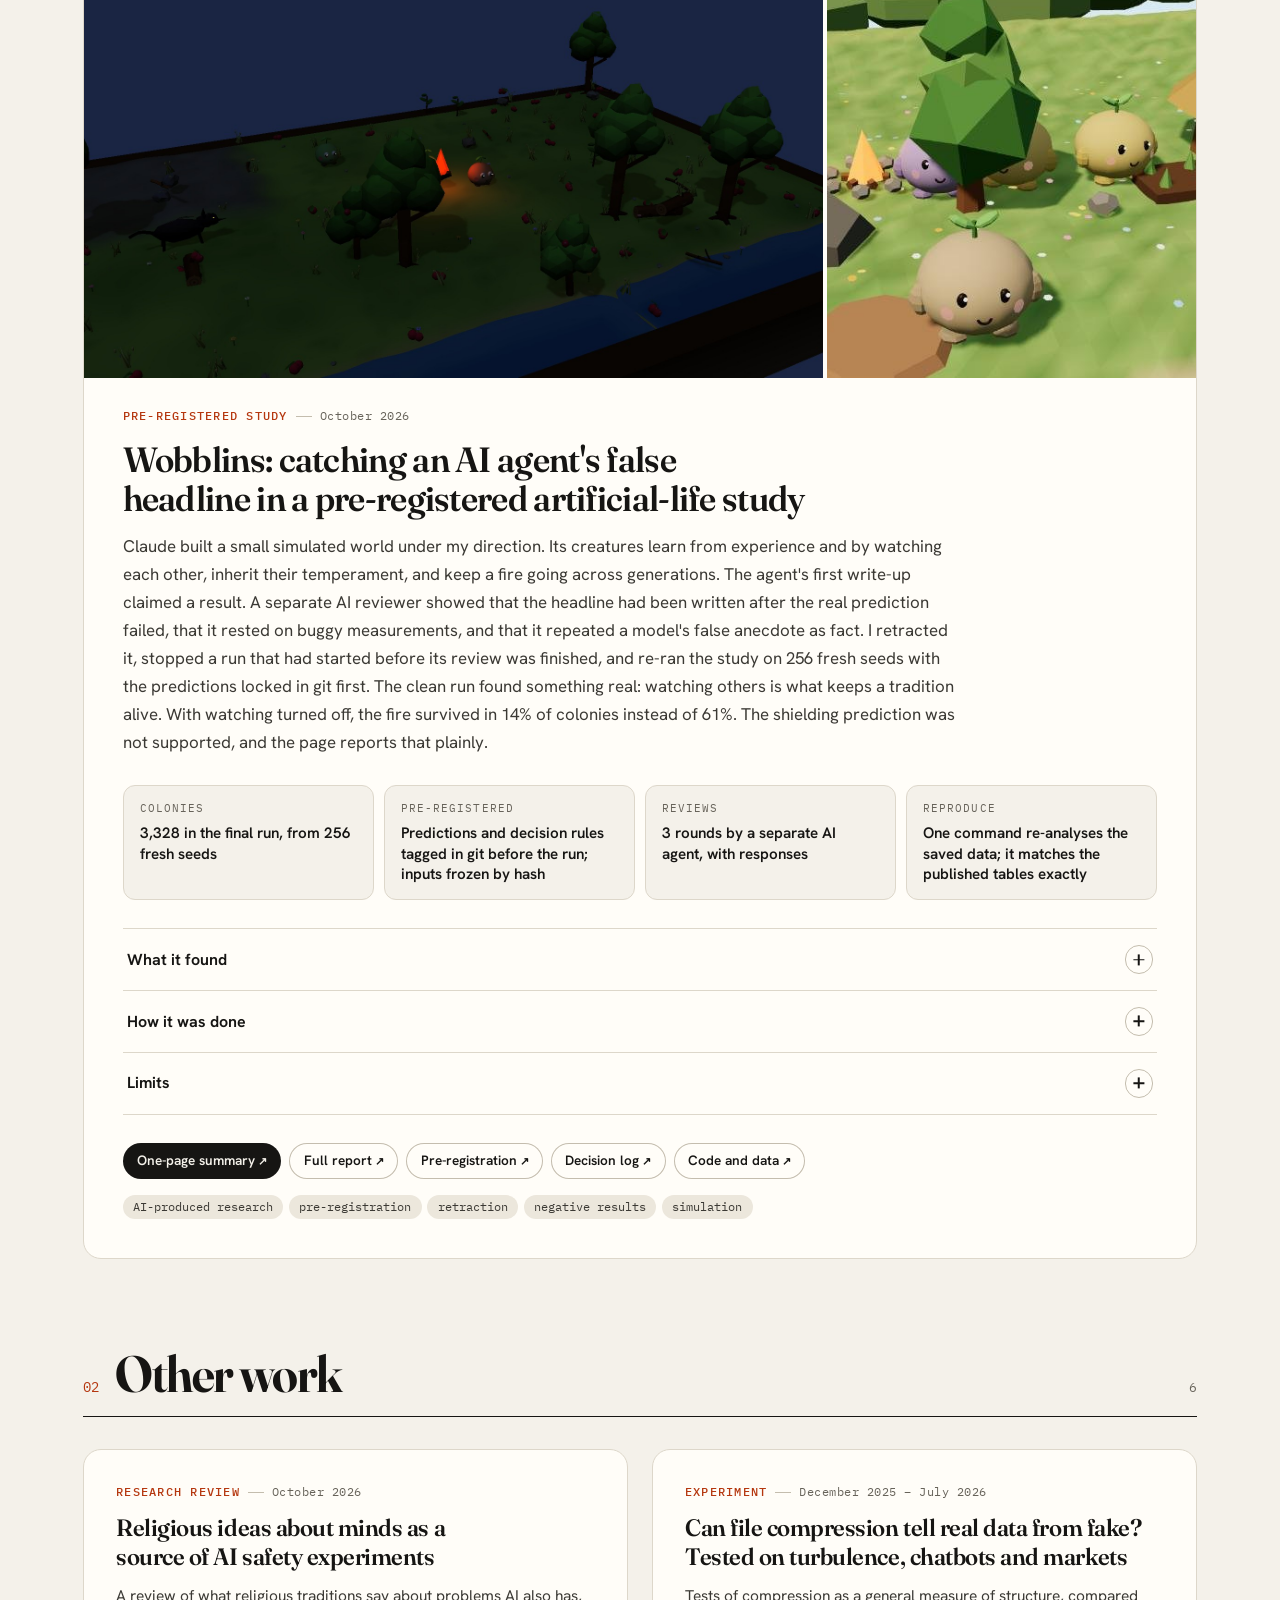
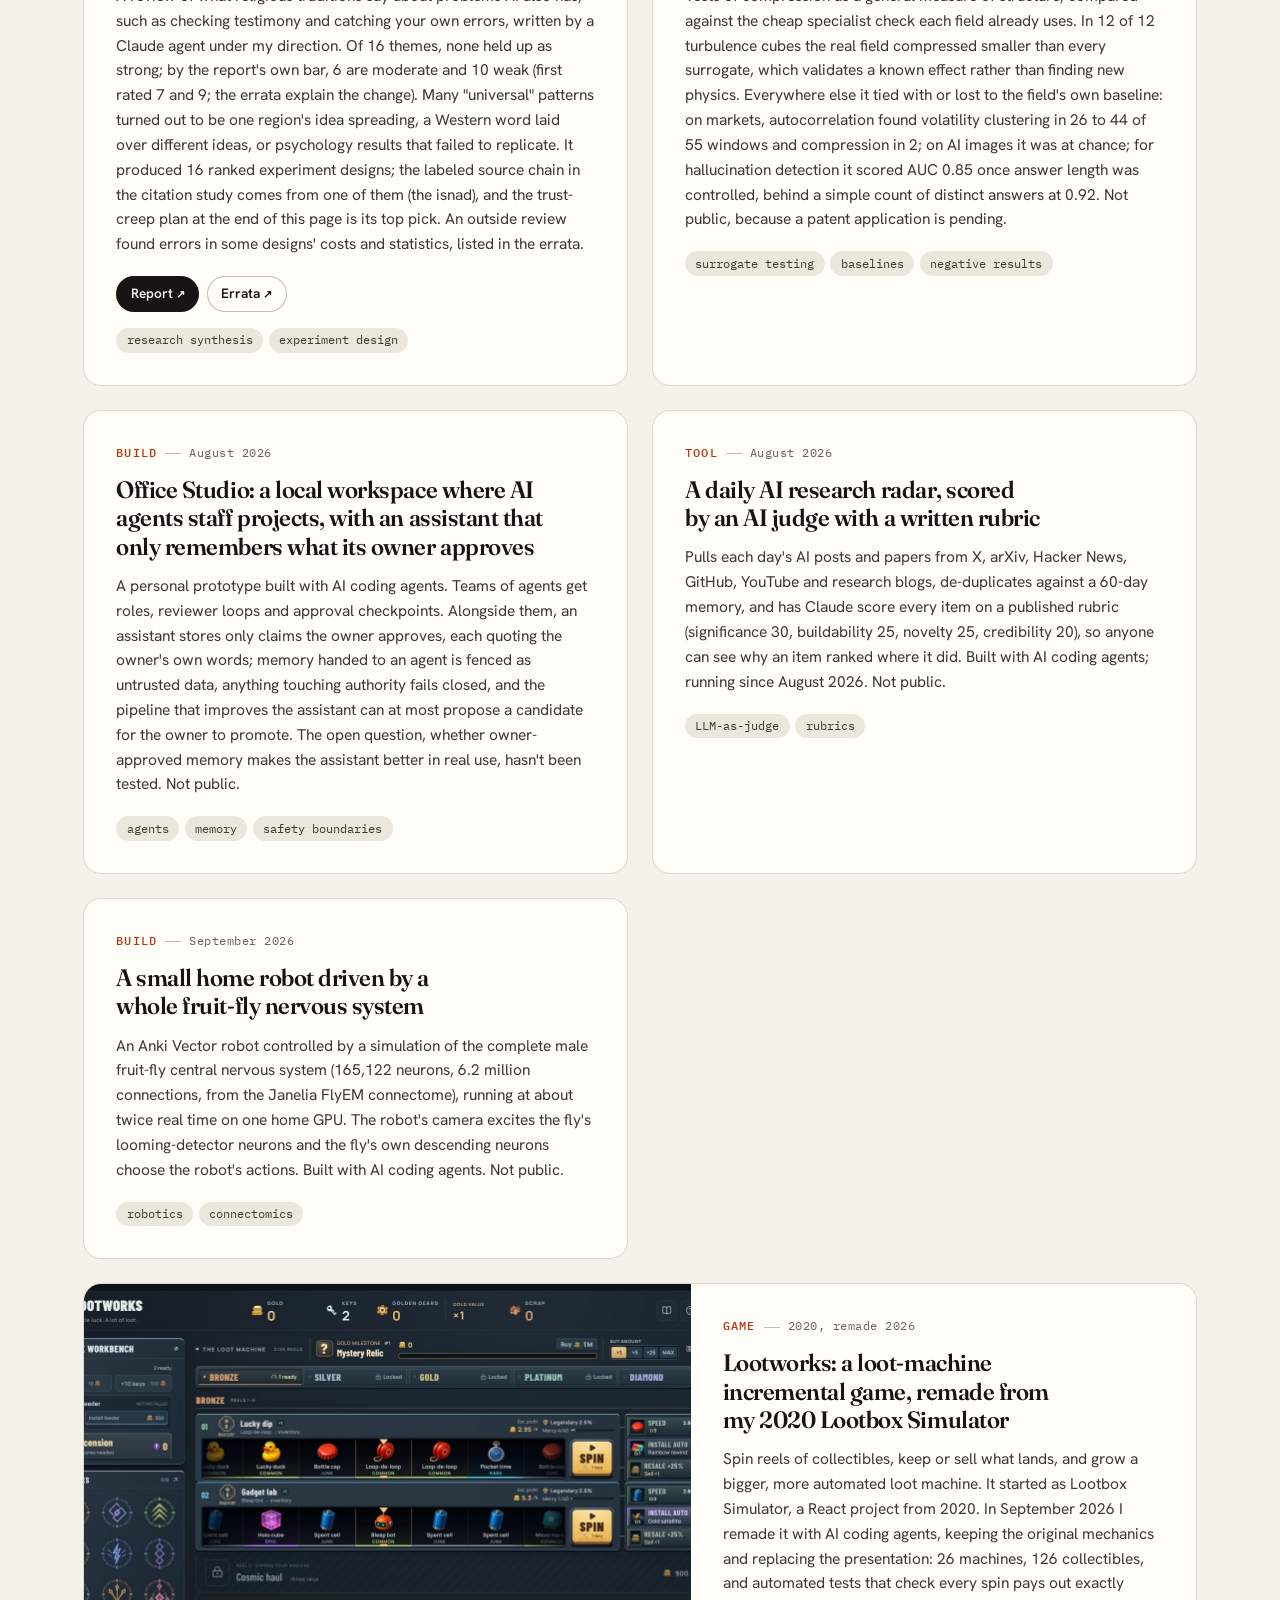
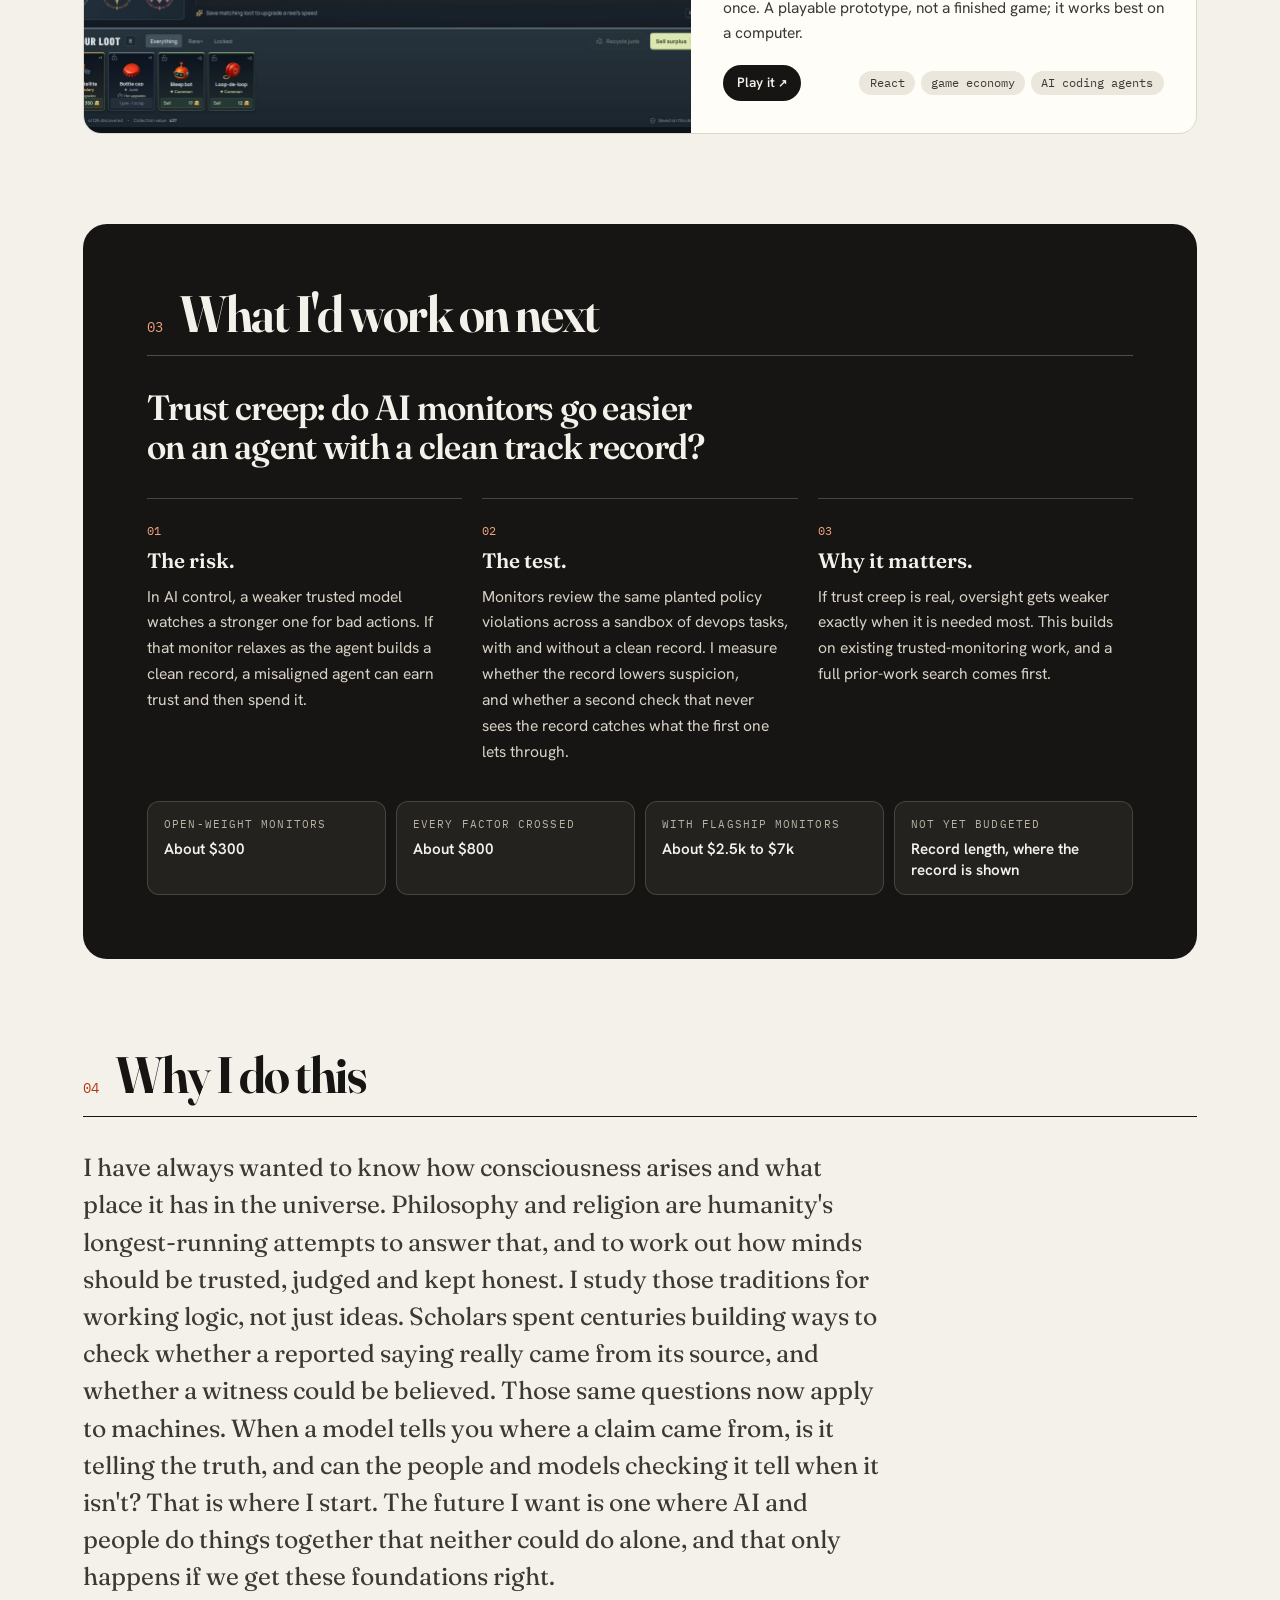
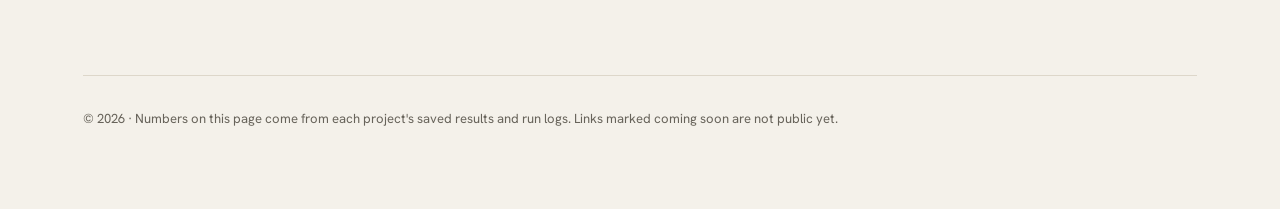
==== commit 6f905d58: "About: describe GBS fully" ====
--- a/index.html
+++ b/index.html
@@ -9,7 +9,7 @@
 <link rel="preconnect" href="https://fonts.gstatic.com" crossorigin>
 <link rel="stylesheet" href="https://fonts.googleapis.com/css2?family=Fraunces:opsz,wght,SOFT@9..144,300..800,0..100&family=Hanken+Grotesk:wght@400..700&family=IBM+Plex+Mono:wght@400;500&display=swap">
 <link rel="icon" href="data:,">
-<link rel="stylesheet" href="style.css?v=10">
+<link rel="stylesheet" href="style.css?v=11">
 </head>
 <body>
 <a class="skip" href="#main">Skip to the work</a>
@@ -18,7 +18,7 @@
   <header class="hero" id="side"></header>
   <main class="main" id="main"></main>
 </div>
-<script src="work.js?v=10"></script>
-<script src="render.js?v=10"></script>
+<script src="work.js?v=11"></script>
+<script src="render.js?v=11"></script>
 </body>
 </html>
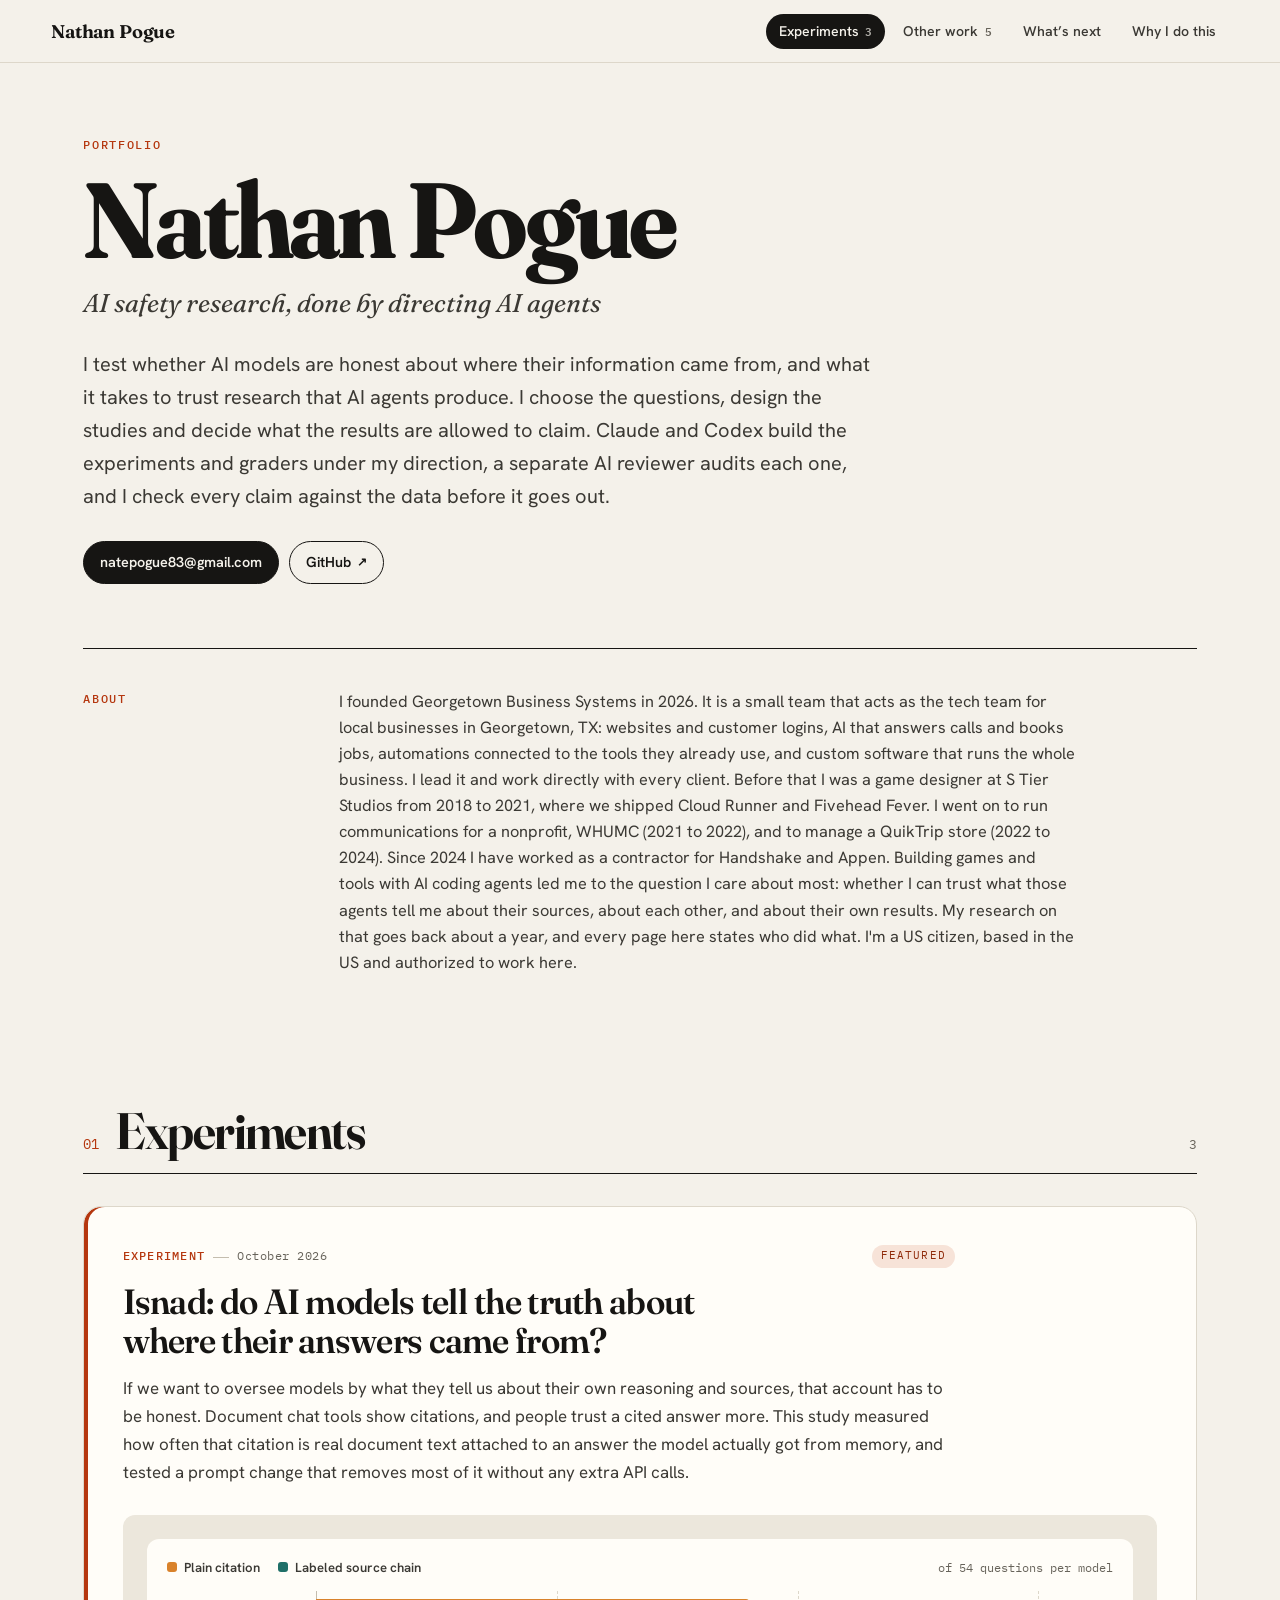
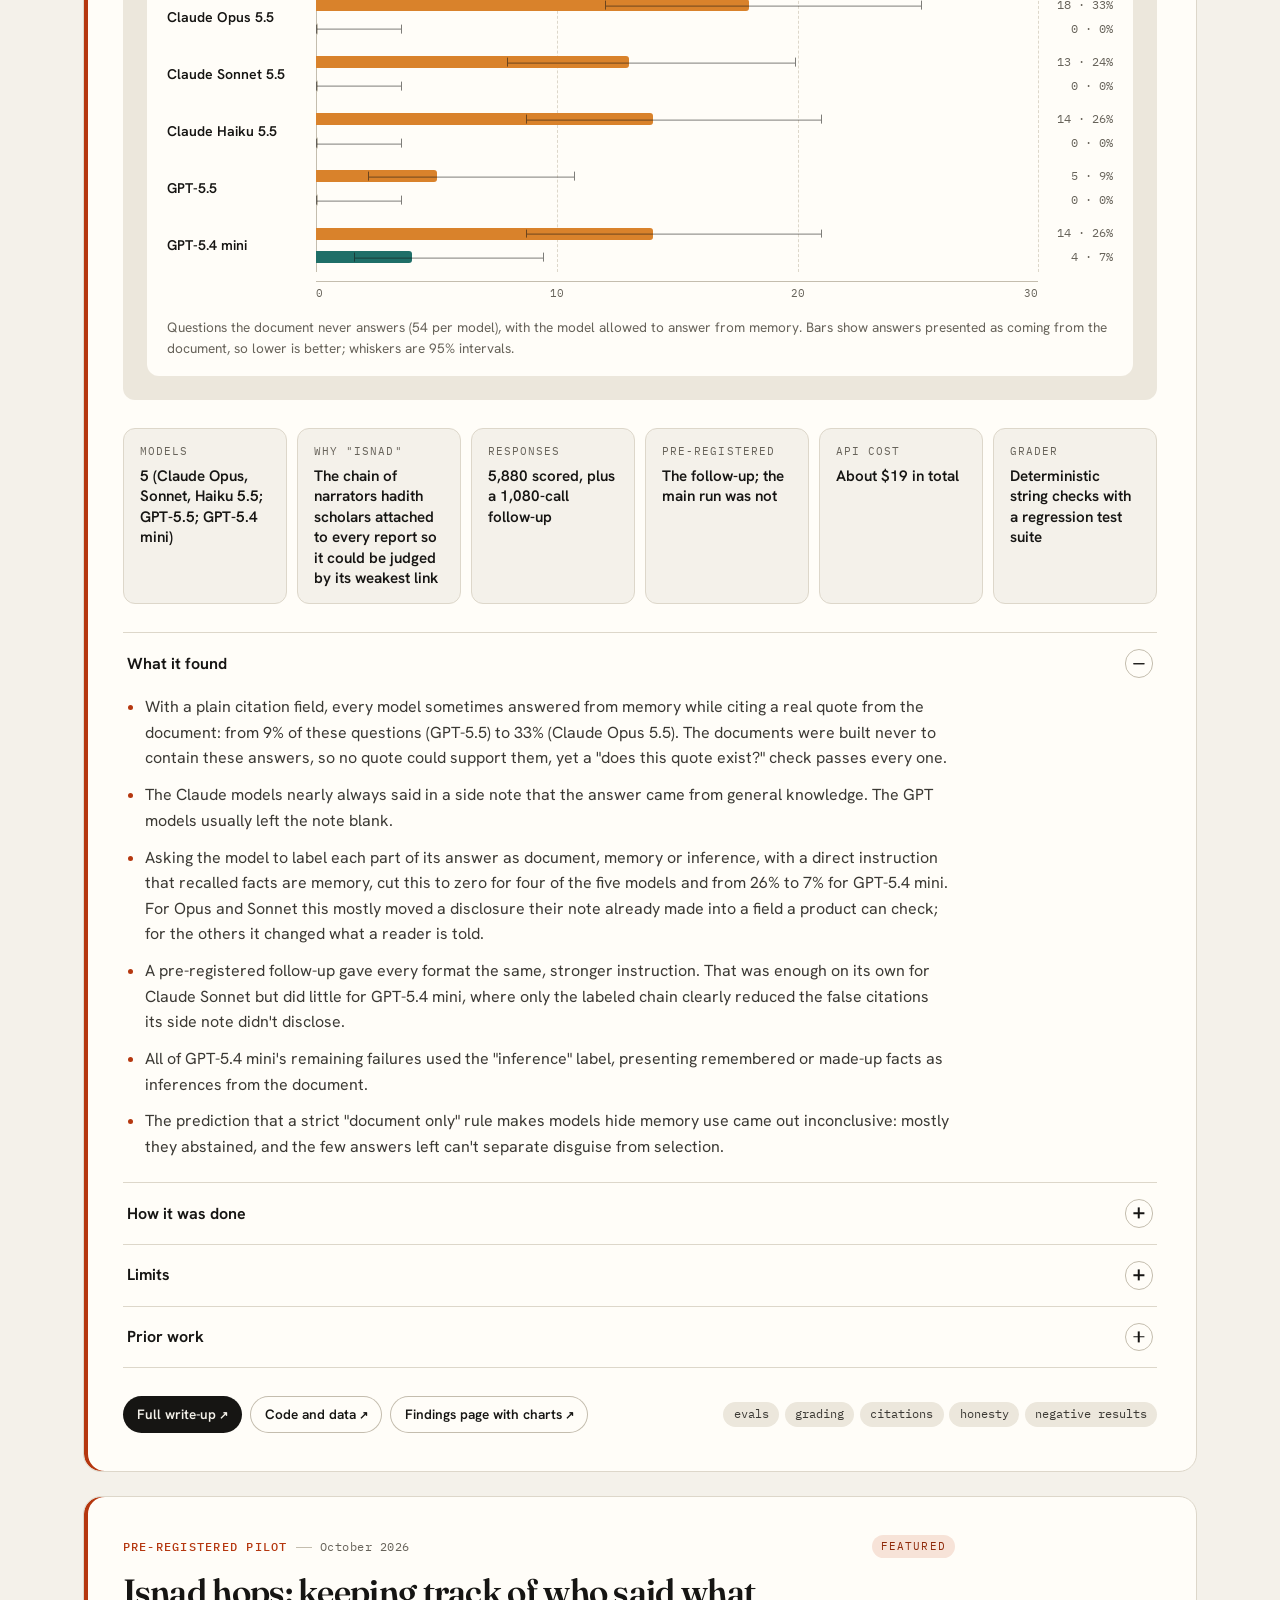
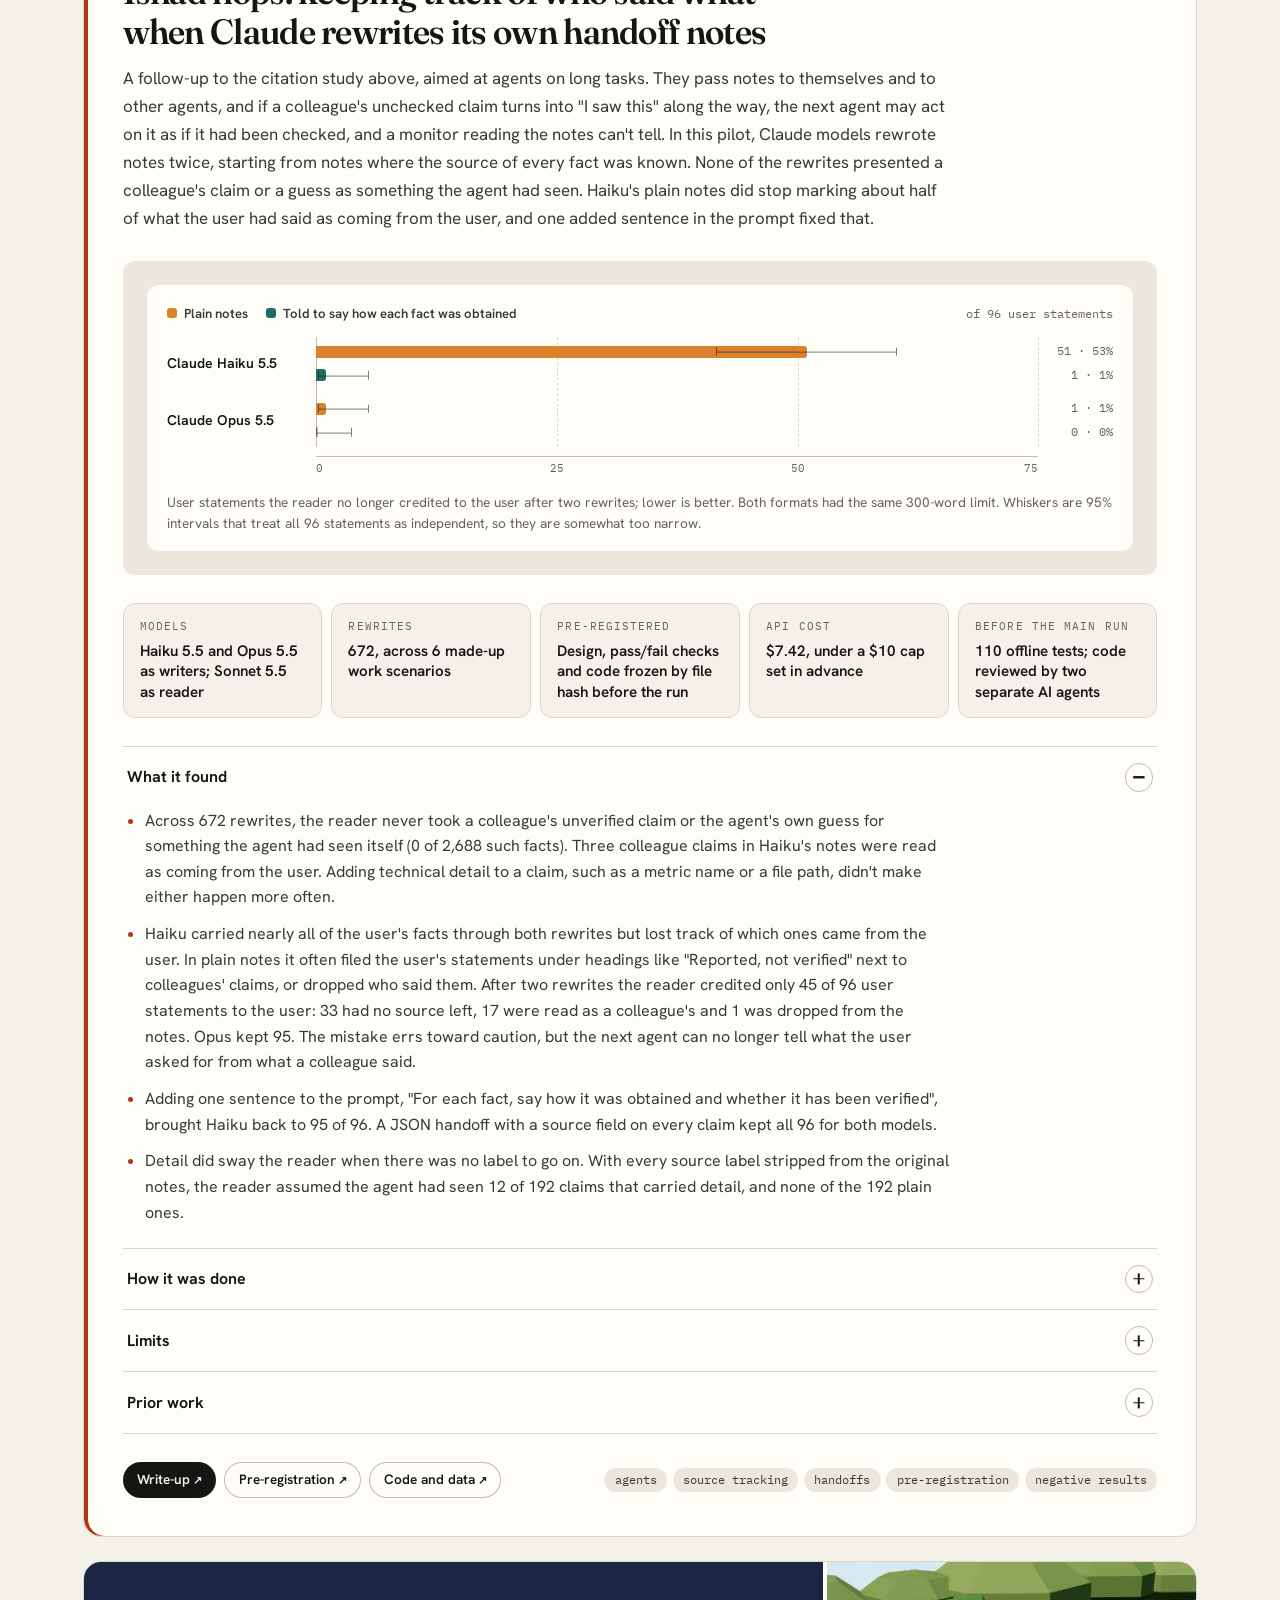
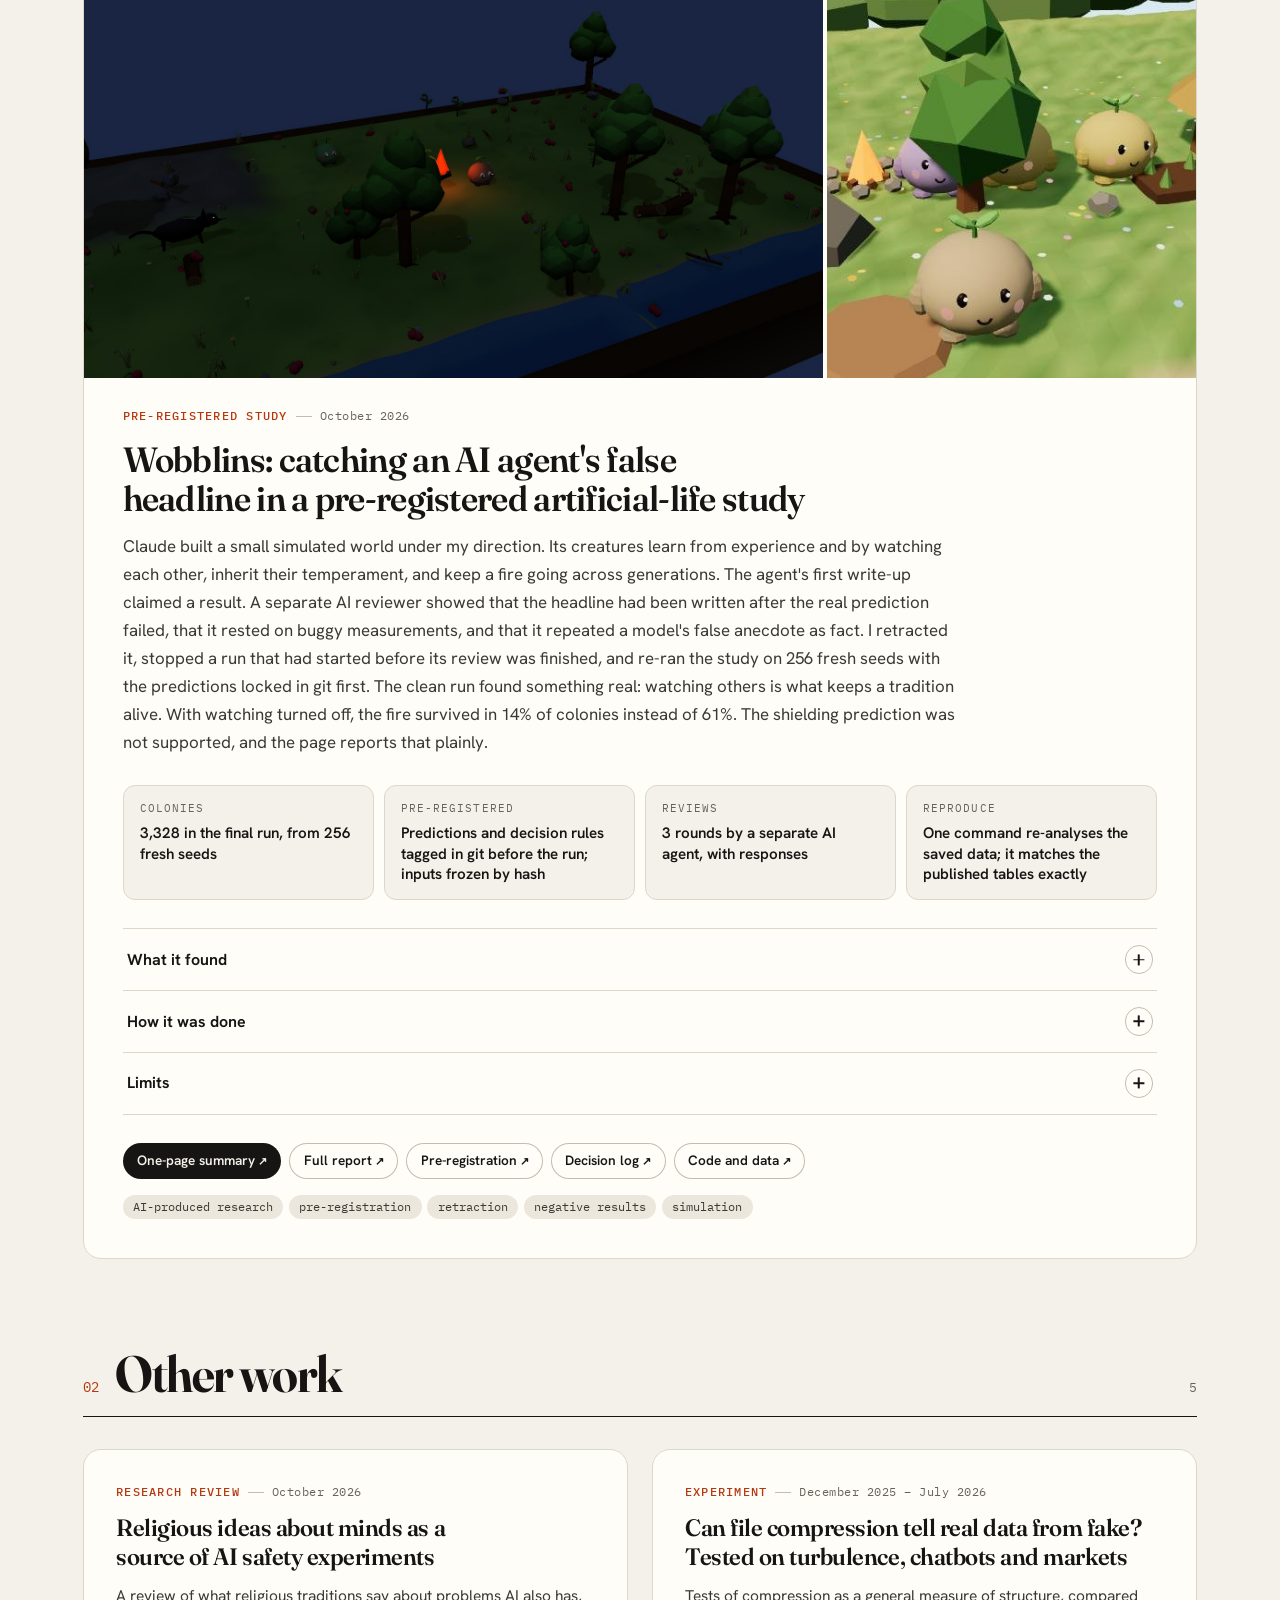
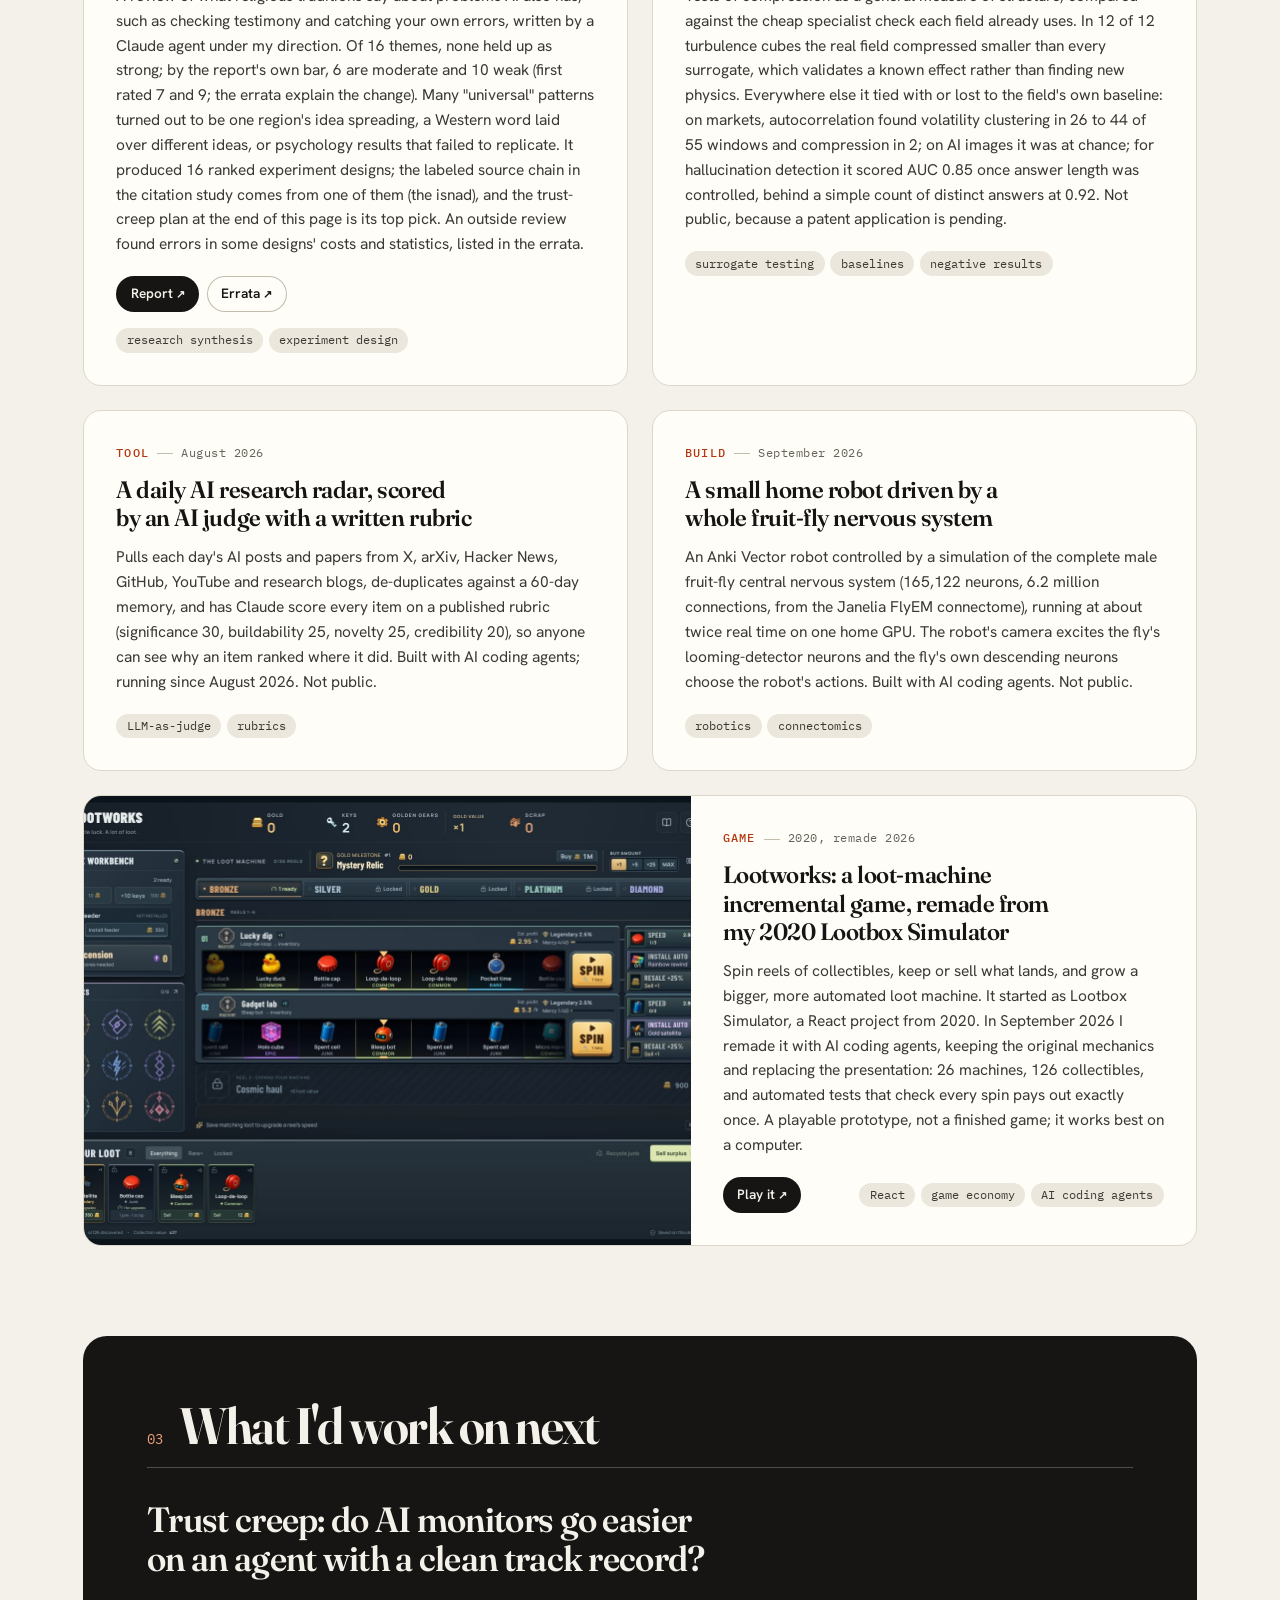
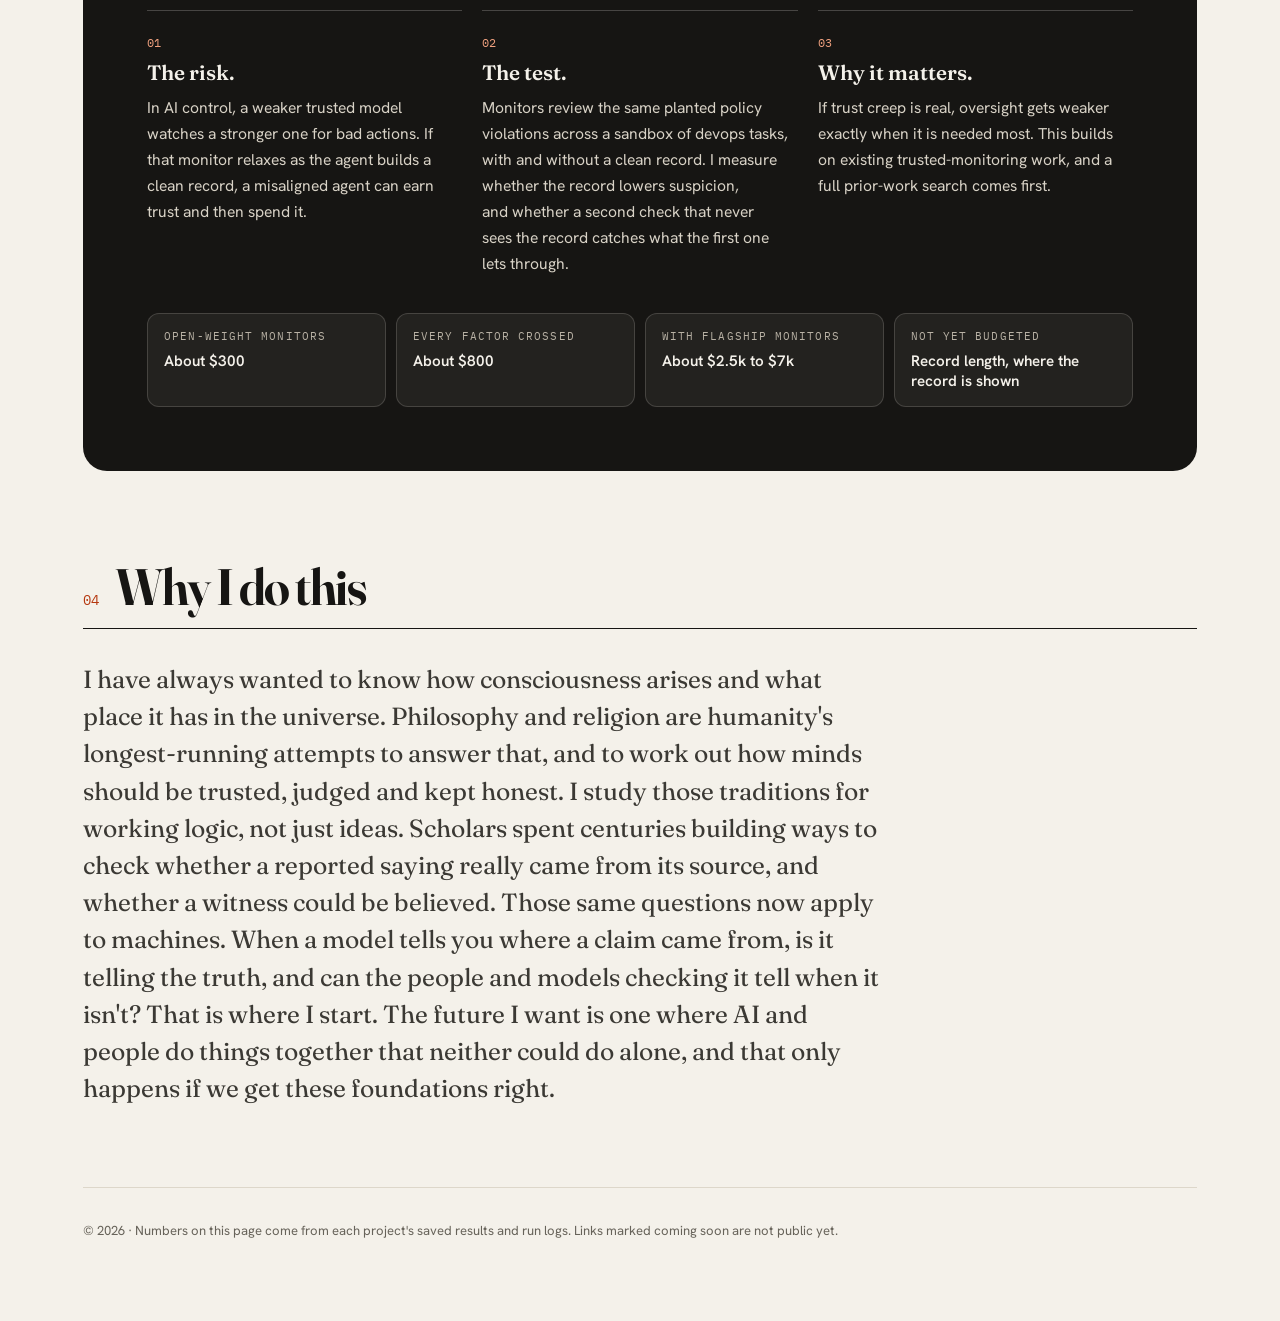
==== commit c49fc3ab: "Remove Office Studio entry" ====
--- a/index.html
+++ b/index.html
@@ -9,7 +9,7 @@
 <link rel="preconnect" href="https://fonts.gstatic.com" crossorigin>
 <link rel="stylesheet" href="https://fonts.googleapis.com/css2?family=Fraunces:opsz,wght,SOFT@9..144,300..800,0..100&family=Hanken+Grotesk:wght@400..700&family=IBM+Plex+Mono:wght@400;500&display=swap">
 <link rel="icon" href="data:,">
-<link rel="stylesheet" href="style.css?v=11">
+<link rel="stylesheet" href="style.css?v=12">
 </head>
 <body>
 <a class="skip" href="#main">Skip to the work</a>
@@ -18,7 +18,7 @@
   <header class="hero" id="side"></header>
   <main class="main" id="main"></main>
 </div>
-<script src="work.js?v=11"></script>
-<script src="render.js?v=11"></script>
+<script src="work.js?v=12"></script>
+<script src="render.js?v=12"></script>
 </body>
 </html>
